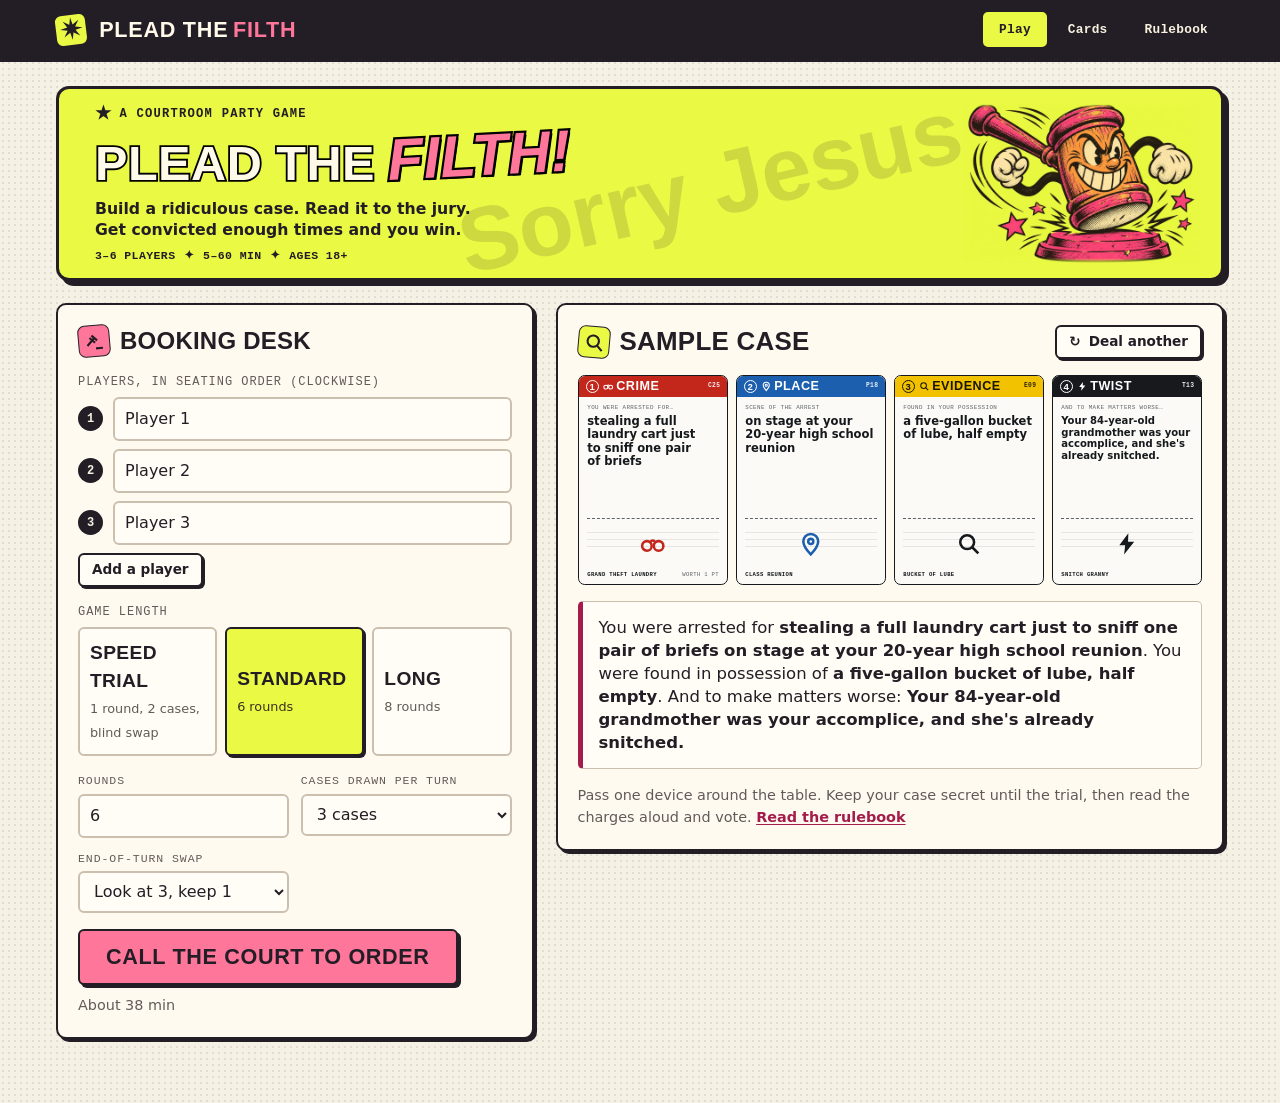
==== Plead-the-Filth.html @ e2379b0c "Refreshing the game with all the new features" ====
<!doctype html><html><head><meta charset=utf8><meta name=viewport content="width=device-width,initial-scale=1,viewport-fit=cover"><style>:root{color-scheme:light;box-sizing:border-box;padding-top:env(safe-area-inset-top,0px);padding-bottom:env(safe-area-inset-bottom,0px)}html{scroll-padding-top:env(safe-area-inset-top,0px)}body{margin:0;padding:0;font:14px -apple-system,BlinkMacSystemFont,sans-serif;background:#fff;color:#000}img{max-width:100%}[hidden]:not([hidden=until-found i]){display:none!important}</style></head><body>
<title>Plead the Filth</title>
<meta name="claude:viewport-fit-sides" content="cover">

<style id="game-styles">
/* Layout: a booking desk. Docket bar on top, the charge sheet centre stage, a docket rail at the side.
   Cards are physical objects, so they keep their own paper and ink in both themes. */
:root{
  --bg:#E3E8EC; --surface:#F3F5F7; --raised:#FFFFFF; --ink:#111C26; --muted:#4F5E6B; --line:#BCC7D0;
  --accent:#C3271B; --accent-ink:#FFFFFF; --ok:#1B6E44; --warn:#8F5600;
  --card-paper:#FBFAF6; --card-ink:#15181C; --card-muted:#5C6268; --card-edge:#15181C;
  --crime:#C3271B; --crime-ink:#FFFFFF; --place:#1B5FAE; --place-ink:#FFFFFF;
  --evidence:#F2C200; --evidence-ink:#1A1600; --twist:#17191D; --twist-ink:#FFFFFF;
  --extra:#55616C; --extra-ink:#FFFFFF;
  --font-display:'Big Shoulders Display','Arial Narrow',Impact,sans-serif;
  --font-body:'IBM Plex Sans',system-ui,-apple-system,'Segoe UI',sans-serif;
  --font-mono:'IBM Plex Mono',ui-monospace,Menlo,Consolas,monospace;
}
@media (prefers-color-scheme: dark){ :root:not([data-theme="light"]){
  --bg:#0D1318; --surface:#151E26; --raised:#1C2731; --ink:#E8EEF3; --muted:#9BA9B5; --line:#2D3B48;
  --accent:#FF6B57; --accent-ink:#220500; --ok:#58C990; --warn:#F0B34A; color-scheme:dark } }
:root[data-theme="dark"]{
  --bg:#0D1318; --surface:#151E26; --raised:#1C2731; --ink:#E8EEF3; --muted:#9BA9B5; --line:#2D3B48;
  --accent:#FF6B57; --accent-ink:#220500; --ok:#58C990; --warn:#F0B34A; color-scheme:dark }

*{box-sizing:border-box}
body{background:var(--bg);color:var(--ink);font-family:var(--font-body);font-size:16px;line-height:1.5}
.wrap{max-width:1200px;margin:0 auto;padding-left:max(16px,env(safe-area-inset-left,0px));padding-right:max(16px,env(safe-area-inset-right,0px))}
.court-watermark{display:none}
h1,h2,h3{font-family:var(--font-display);font-weight:900;line-height:1;text-wrap:balance;margin:0;text-transform:uppercase;letter-spacing:.01em}
p{margin:0}
button,input,select,textarea{font:inherit;color:inherit}
:focus-visible{outline:3px solid var(--accent);outline-offset:2px}
.mono{font-family:var(--font-mono);font-size:.75rem;letter-spacing:.08em;text-transform:uppercase;color:var(--muted)}

/* top bar */
.bar{border-bottom:2px solid var(--ink);background:var(--surface)}
.bar .wrap{display:flex;flex-wrap:wrap;align-items:center;gap:8px 24px;padding-block:10px}
.wordmark{font-family:var(--font-display);font-weight:900;font-size:1.6rem;text-transform:uppercase;letter-spacing:.02em;line-height:1}
.wordmark s{color:var(--muted);text-decoration-thickness:3px;text-decoration-color:var(--accent)}
.wordmark b{color:var(--accent)}
.tabs{display:flex;gap:4px;margin-left:auto}
.tab{background:none;border:2px solid transparent;padding:6px 14px;font-family:var(--font-mono);font-size:.8rem;letter-spacing:.08em;text-transform:uppercase;cursor:pointer;color:var(--muted)}
.tab:hover{color:var(--ink)}
.tab[aria-current="page"]{border-color:var(--ink);color:var(--ink);background:var(--raised)}
main{padding-block:24px 64px}

/* buttons and controls */
.btn{display:inline-flex;align-items:center;justify-content:center;gap:8px;border:2px solid var(--ink);background:var(--raised);padding:10px 18px;font-weight:600;cursor:pointer;min-height:44px}
.btn:hover{background:var(--surface)}
.btn--primary{background:var(--accent);border-color:var(--accent);color:var(--accent-ink);font-family:var(--font-display);font-weight:900;font-size:1.35rem;text-transform:uppercase;letter-spacing:.03em;padding:10px 26px}
.btn--primary:hover{background:var(--accent);filter:brightness(1.08)}
.btn--sm{min-height:34px;padding:4px 12px;font-size:.85rem}
.btn--ghost{border-color:var(--line)}
.btn[disabled]{opacity:.45;cursor:not-allowed}
.row{display:flex;flex-wrap:wrap;gap:10px;align-items:center}
.field{display:flex;flex-direction:column;gap:4px}
.field>span{font-family:var(--font-mono);font-size:.72rem;letter-spacing:.08em;text-transform:uppercase;color:var(--muted)}
input[type=text],input[type=number],select,textarea{background:var(--raised);border:2px solid var(--line);padding:8px 10px;min-height:42px;width:100%}
input:focus,select:focus,textarea:focus{border-color:var(--ink)}
.check{display:flex;gap:10px;align-items:flex-start}
.check input{width:20px;height:20px;margin-top:2px;accent-color:var(--accent)}
.panel{background:var(--surface);border:2px solid var(--ink);padding:20px}
.panel>h2{font-size:1.5rem;margin-bottom:14px}
.note{color:var(--muted);font-size:.9rem}

/* the card: 2.5 x 3.5, every inner size is relative to the card width */
.card{container-type:inline-size;aspect-ratio:2.5/3.5;width:100%;max-width:100%;position:relative;text-align:left;--deck:var(--extra);--deck-ink:var(--extra-ink)}
.card__in{height:100%;background:var(--card-paper);color:var(--card-ink);border:1cqw solid var(--card-edge);border-radius:4.5cqw;display:flex;flex-direction:column;overflow:hidden;position:relative}
.card--crime{--deck:var(--crime);--deck-ink:var(--crime-ink)}
.card--place{--deck:var(--place);--deck-ink:var(--place-ink)}
.card--evidence{--deck:var(--evidence);--deck-ink:var(--evidence-ink)}
.card--twist{--deck:var(--twist);--deck-ink:var(--twist-ink)}
.card__band{background:var(--deck);color:var(--deck-ink);display:flex;align-items:center;gap:2.5cqw;padding:2.6cqw 4.5cqw;font-family:var(--font-display);font-weight:900;font-size:8.4cqw;text-transform:uppercase;letter-spacing:.04em;line-height:1}
.card__order{width:9cqw;height:9cqw;border-radius:50%;border:.8cqw solid currentColor;display:grid;place-items:center;font-size:6.4cqw;flex:none}
.card__deck{display:flex;align-items:center;gap:1.8cqw;flex:1;min-width:0}
.card__deck svg{width:7cqw;height:7cqw;flex:none}
.card__id{font-family:var(--font-mono);font-weight:600;font-size:4.2cqw;letter-spacing:.06em;opacity:.9}
.card__lead{font-family:var(--font-mono);font-size:3.9cqw;letter-spacing:.07em;text-transform:uppercase;color:var(--card-muted);padding:4.2cqw 5.5cqw 0}
.card__text{font-weight:700;font-size:7.7cqw;line-height:1.16;padding:1.8cqw 5.5cqw 0;flex:1;text-wrap:pretty;overflow-wrap:break-word}
.card__text--long{font-size:6.7cqw}
.card__text--rule{font-size:5.3cqw;font-weight:500;line-height:1.28}
.card__art{height:24%;margin:0 5.5cqw;border-top:.5cqw dashed var(--card-muted);display:grid;place-items:center;color:var(--deck);background:repeating-linear-gradient(0deg,transparent 0 4.4cqw,color-mix(in srgb,var(--card-ink) 9%,transparent) 4.4cqw 4.8cqw)}
.card--evidence .card__art,.card--twist .card__art{color:var(--card-ink)}
.card__art svg{width:17cqw;height:17cqw}
.card__foot{display:flex;flex-wrap:wrap;justify-content:space-between;align-items:baseline;gap:.5cqw 2cqw;padding:2.2cqw 5.5cqw 3.2cqw;font-family:var(--font-mono);font-size:3.7cqw;letter-spacing:.06em;text-transform:uppercase}
.card__name{font-weight:600;min-width:0}
.card__pts{color:var(--card-muted);white-space:nowrap}
.card--back .card__in{background:var(--deck);color:var(--deck-ink);align-items:center;justify-content:center;gap:3cqw}
.card--back svg{width:30cqw;height:30cqw}
.card--back .back__name{font-family:var(--font-display);font-weight:900;font-size:16cqw;text-transform:uppercase;letter-spacing:.04em;line-height:1}
.card--back .back__order{font-family:var(--font-mono);font-size:4.5cqw;letter-spacing:.1em;text-transform:uppercase;opacity:.85}
.card--back .card__in::after{content:"";position:absolute;inset:4cqw;border:.7cqw solid currentColor;border-radius:2.5cqw;opacity:.5}
.decks{display:grid;grid-template-columns:repeat(4,minmax(0,1fr));gap:12px}
.pile{display:grid;justify-items:center;align-content:start;gap:10px;min-width:0}
.pile .card{width:min(100%,128px)}
.pile .card__in{box-shadow:3px 3px 0 var(--card-paper),4px 4px 0 var(--card-edge),7px 7px 0 var(--card-paper),8px 8px 0 var(--card-edge)}
.pile__n{font-family:var(--font-mono);font-size:.7rem;letter-spacing:.06em;text-transform:uppercase;color:var(--muted);text-align:center}
.deck.is-live{cursor:pointer;transition:transform .12s ease-out}
.deck.is-live .card__in{outline:3px solid var(--accent);outline-offset:3px}
.deck.is-live:hover,.deck.is-live:focus-visible{transform:translateY(-4px)}
.deck.is-live+.pile__n{color:var(--accent);font-weight:600}
.pile.is-spent .card{opacity:.4}
.scene-label{display:flex;align-items:center;gap:12px;font-family:var(--font-mono);font-size:.72rem;letter-spacing:.08em;text-transform:uppercase;color:var(--muted)}
.scene-label::before,.scene-label::after{content:"";height:1px;background:var(--line);flex:1}
.slot{perspective:1000px;align-content:start}
.empty{width:100%;max-width:100%;align-self:start;aspect-ratio:2.5/3.5;border:2px dashed var(--line);border-radius:10px;display:grid;place-content:center;justify-items:center;gap:6px;color:var(--muted);font-family:var(--font-mono);font-size:.75rem;letter-spacing:.08em;text-transform:uppercase}
.empty svg{width:32px;height:32px;opacity:.6}
.flipper{position:relative;width:100%;transform-style:preserve-3d}
.flipper.is-turning{animation:turnover .6s cubic-bezier(.3,.7,.2,1) both}
@keyframes turnover{from{transform:rotateY(180deg)}to{transform:none}}
@media (prefers-reduced-motion:reduce){.flipper.is-turning{animation:none}}
.cases{display:grid;gap:16px}
.casefile{border:2px solid var(--line);background:var(--surface);padding:12px;display:grid;gap:10px;min-width:0}
.casefile h3{font-size:1.25rem}
.casefile .sheet{grid-template-columns:repeat(4,minmax(0,1fr));gap:8px;max-width:640px}
.casefile .charge{font-size:1rem;padding:10px 14px}
.casefile.is-kept{border-color:var(--accent)}
.options{display:grid;grid-template-columns:repeat(3,minmax(0,1fr));gap:12px;max-width:520px}
.options .btn{width:100%}
.flipper>.card{backface-visibility:hidden;-webkit-backface-visibility:hidden}
.flipper__back{position:absolute;inset:0;transform:rotateY(180deg)}
@media (prefers-reduced-motion:reduce){.deck.is-live{transition:none}}
.slot{display:grid;gap:6px;min-width:0;justify-items:start}
.flag{font-family:var(--font-mono);font-size:.7rem;letter-spacing:.06em;text-transform:uppercase;border:1px solid var(--line);background:none;color:var(--muted);padding:3px 10px;cursor:pointer;min-height:28px}
.flag:hover{color:var(--ink);border-color:var(--ink)}
.flag[aria-pressed="true"]{background:var(--evidence);color:var(--evidence-ink);border-color:var(--evidence)}

/* setup */
.hero{display:grid;gap:8px;margin-bottom:22px}
.hero h1{font-size:clamp(2.6rem,8vw,5rem)}
.hero h1 s{color:var(--muted);text-decoration-color:var(--accent);text-decoration-thickness:.09em}
.hero h1 b{color:var(--accent)}
.hero p{max-width:62ch;font-size:1.08rem}
.setup{display:grid;grid-template-columns:minmax(0,5fr) minmax(0,7fr);gap:24px;align-items:start}
.setup>*{min-width:0}
.players{display:grid;gap:8px;margin-bottom:8px}
.players .row{flex-wrap:nowrap}
.players .seat{font-family:var(--font-mono);font-size:.75rem;color:var(--muted);width:3.2ch;flex:none}
.presets{display:grid;grid-template-columns:repeat(3,minmax(0,1fr));gap:8px}
.preset{border:2px solid var(--line);background:var(--raised);padding:10px;cursor:pointer;text-align:left;min-width:0}
.preset b{display:block;font-family:var(--font-display);font-size:1.2rem;text-transform:uppercase;letter-spacing:.02em}
.preset span{font-size:.8rem;color:var(--muted)}
.preset[aria-pressed="true"]{border-color:var(--ink);box-shadow:inset 0 -5px 0 var(--accent)}
.stack{display:grid;gap:16px}
.grid2{display:grid;grid-template-columns:repeat(2,minmax(0,1fr));gap:12px}
.sheet{display:grid;grid-template-columns:repeat(4,minmax(0,1fr));gap:12px}
.charge{background:var(--raised);border-left:6px solid var(--accent);padding:14px 16px;font-size:1.25rem;line-height:1.4}
.charge b{font-weight:700}
.charge .blank{color:var(--muted);font-family:var(--font-mono);font-size:.9rem;letter-spacing:.05em}

/* table */
.table{display:grid;grid-template-columns:minmax(0,1fr) 250px;gap:24px;align-items:start}
.table>*{min-width:0}
.docketline{display:flex;flex-wrap:wrap;gap:6px 18px;font-family:var(--font-mono);font-size:.78rem;letter-spacing:.08em;text-transform:uppercase;color:var(--muted);margin-bottom:6px}
.case{font-size:clamp(2.2rem,6vw,4rem);margin-bottom:4px}
.case em{font-style:normal;color:var(--accent)}
.stage{display:grid;gap:18px}
.actions{display:flex;flex-wrap:wrap;gap:12px;align-items:center}
.timer{display:flex;align-items:center;gap:18px;flex-wrap:wrap}
.timer__num{font-family:var(--font-display);font-weight:900;font-size:clamp(4rem,14vw,7rem);line-height:.9;font-variant-numeric:tabular-nums;min-width:3.2ch}
.timer__num.is-low{color:var(--accent)}
.timer__bar{height:10px;background:var(--line);flex:1 1 160px;min-width:120px}
.timer__bar i{display:block;height:100%;background:var(--accent);width:100%}
.callout{background:var(--raised);border:2px solid var(--ink);padding:14px 16px}
.callout h3{font-size:1.4rem;margin-bottom:4px}
.rail{background:var(--surface);border:2px solid var(--ink);padding:14px}
.rail h2{font-size:1.2rem;margin-bottom:10px}
.seatrow{display:grid;grid-template-columns:1fr auto;gap:2px 8px;padding:8px 0;border-top:1px solid var(--line)}
.seatrow.is-up{box-shadow:inset 4px 0 0 var(--accent);padding-left:10px}
.seatrow b{overflow-wrap:anywhere}
.seatrow .score{font-family:var(--font-display);font-weight:900;font-size:1.5rem;line-height:1;font-variant-numeric:tabular-nums}
.tags{grid-column:1/-1;display:flex;flex-wrap:wrap;gap:4px}
.tag{font-family:var(--font-mono);font-size:.66rem;letter-spacing:.06em;text-transform:uppercase;border:1px solid var(--line);padding:1px 6px;color:var(--muted)}
.tag--role{border-color:var(--accent);color:var(--accent)}
.tag--used{text-decoration:line-through}
.rail .btn{margin-top:12px;width:100%}

/* voting */
.ballot{display:grid;gap:10px;max-width:640px}
.ballot .btn{justify-content:flex-start;text-align:left;flex-direction:column;align-items:flex-start;gap:2px;padding:12px 16px}
.ballot .btn b{font-family:var(--font-display);font-size:1.5rem;text-transform:uppercase}
.ballot .btn span{font-size:.9rem;color:var(--muted);font-weight:400}
.tally{display:grid;gap:10px;max-width:720px}
.tally__row{display:grid;grid-template-columns:minmax(0,9rem) minmax(0,1fr);gap:12px;align-items:center}
.tally__row b{overflow-wrap:anywhere}
.tally__bar{display:flex;align-items:center;gap:10px;min-width:0}
.tally__bar i{display:block;height:26px;background:var(--line);min-width:4px}
.tally__row.is-win .tally__bar i{background:var(--accent)}
.tally__bar span{font-size:.85rem;color:var(--muted)}
.stamp{display:inline-block;font-family:var(--font-display);font-weight:900;font-size:clamp(2.4rem,9vw,4.6rem);text-transform:uppercase;color:var(--accent);border:6px solid var(--accent);padding:2px 18px;transform:rotate(-4deg);letter-spacing:.04em;line-height:1.05;margin:10px 0 14px}
.recap{display:grid;gap:10px}
.recap li{list-style:none;background:var(--raised);padding:10px 14px;border-left:4px solid var(--line)}
.recap{padding:0;margin:0}
.hist{width:100%;border-collapse:collapse;font-size:.92rem}
.hist th,.hist td{text-align:left;padding:6px 10px;border-bottom:1px solid var(--line);vertical-align:top}
.hist th{font-family:var(--font-mono);font-size:.7rem;letter-spacing:.08em;text-transform:uppercase;color:var(--muted);font-weight:400}
.scroll{overflow-x:auto}
.kpis{display:flex;flex-wrap:wrap;gap:8px 28px}
.kpis div b{display:block;font-family:var(--font-display);font-size:2rem;line-height:1;font-variant-numeric:tabular-nums}
.kpis div span{font-family:var(--font-mono);font-size:.7rem;letter-spacing:.08em;text-transform:uppercase;color:var(--muted)}

/* cards tab */
.toolbar{display:flex;flex-wrap:wrap;gap:10px 18px;align-items:center;margin:14px 0}
.chips{display:flex;flex-wrap:wrap;gap:6px}
.chip{border:2px solid var(--line);background:var(--raised);padding:4px 12px;font-size:.85rem;cursor:pointer;min-height:34px}
.chip[aria-pressed="true"]{border-color:var(--ink);background:var(--ink);color:var(--bg)}
.gallery{display:grid;grid-template-columns:repeat(auto-fill,minmax(170px,1fr));gap:18px 14px}
.cardbtn{background:none;border:0;padding:0;cursor:pointer;display:grid;gap:6px;text-align:left;min-width:0}
.cardbtn:hover .card__in{box-shadow:0 0 0 3px var(--accent)}
.status{font-family:var(--font-mono);font-size:.7rem;letter-spacing:.06em;text-transform:uppercase;color:var(--muted);display:flex;gap:6px;align-items:center;flex-wrap:wrap}
.dot{width:10px;height:10px;border-radius:50%;border:2px solid var(--muted);flex:none}
.dot--approved{background:var(--ok);border-color:var(--ok)}
.dot--needs{background:var(--warn);border-color:var(--warn)}
.dot--cut{background:var(--accent);border-color:var(--accent)}
.is-cut .card{opacity:.4}
.savestate{font-family:var(--font-mono);font-size:.72rem;letter-spacing:.06em;text-transform:uppercase;color:var(--muted)}
dialog{background:var(--surface);color:var(--ink);border:2px solid var(--ink);padding:20px;width:min(760px,calc(100vw - 32px));max-height:calc(100vh - 32px)}
dialog::backdrop{background:rgba(0,0,0,.6)}
.editor{display:grid;grid-template-columns:200px minmax(0,1fr);gap:20px}
.editor>*{min-width:0}
textarea{min-height:92px;resize:vertical}

/* rulebook */
.rules{display:grid;grid-template-columns:200px minmax(0,1fr);gap:32px;align-items:start}
.toc{position:sticky;top:calc(env(safe-area-inset-top,0px) + 12px);display:grid;gap:6px;font-size:.92rem}
.toc a{color:var(--ink);text-decoration:none;border-left:3px solid var(--line);padding:2px 10px}
.toc a:hover{border-color:var(--accent)}
.prose{display:grid;gap:40px;min-width:0}
.prose section{display:grid;gap:12px;min-width:0}
.prose h2{font-size:2.2rem;padding-bottom:6px;border-bottom:2px solid var(--ink)}
.prose h3{font-size:1.35rem;margin-top:10px}
.prose p,.prose li{max-width:68ch}
.prose ol,.prose ul{margin:0;padding-left:1.3em;display:grid;gap:6px}
.prose dt{font-weight:700;margin-top:10px}
.prose dd{margin:2px 0 0;max-width:68ch}
.prose .lede{font-size:1.15rem}
.anatomy{display:grid;grid-template-columns:minmax(0,300px) minmax(0,1fr);gap:28px;align-items:start}
.anatomy>*{min-width:0}
.pin{position:absolute;z-index:1;width:9cqw;height:9cqw;border-radius:50%;background:var(--card-paper);color:var(--card-ink);border:.7cqw solid var(--card-ink);display:grid;place-items:center;font-family:var(--font-mono);font-weight:600;font-size:4.6cqw;box-shadow:0 0 0 .8cqw var(--evidence)}

@media (max-width:860px){
  .setup,.table,.rules,.anatomy{grid-template-columns:minmax(0,1fr)}
  .toc{position:static;grid-template-columns:repeat(2,minmax(0,1fr))}
  .rail{order:2}
}
@media (max-width:560px){
  .sheet{grid-template-columns:repeat(2,minmax(0,1fr))}
  .editor{grid-template-columns:minmax(0,1fr)}
  .editor .card{max-width:200px}
  .presets{grid-template-columns:minmax(0,1fr)}
  .tabs{margin-left:0}
}

/* Print preview and Letter-size duplex sheets. */
#print{display:none}
.psheet--55521 .print-slot{position:relative;aspect-ratio:3.5/2.5}
.psheet--55521 .card{
  position:absolute;top:50%;left:50%;width:71.428571%;
  transform:translate(-50%,-50%) rotate(90deg)
}
@media screen{
  body.print-preview{margin:0}
  body.print-preview>main,body.print-preview>.bar{display:none}
  body.print-preview>#print{display:block;padding-block:20px 40px}
  .print-controls{margin-bottom:20px}
  .print-controls h1{font-size:2rem}
  .print-pages{display:grid;gap:20px;justify-items:center}
  .print-page{width:min(100%,7.5in);margin:0;container-type:inline-size}
  .print-page figcaption{margin-bottom:6px}
  .psheet{display:grid;grid-template-columns:repeat(3,minmax(0,1fr));background:white}
  .psheet--55521{
    aspect-ratio:8.5/11;grid-template-columns:repeat(2,minmax(0,1fr));
    gap:2.941176cqw;
    padding:17.647059% 7.352941%;align-content:start
  }
  .psheet .card__in{border-radius:0}
}
@media print{
  @page{size:letter;margin:.25in}
  body.print-preview{background:#fff;margin:0}
  body.print-preview>.bar,body.print-preview>main,.print-controls,.print-page figcaption{display:none!important}
  body.print-preview>#print{display:block;width:auto;max-width:none;margin:0;padding:0}
  .print-page{margin:0;break-inside:avoid}
  .print-page + .print-page{break-before:page}
  .psheet{display:grid;grid-template-columns:repeat(3,2.5in);grid-auto-rows:3.5in;justify-content:center}
  .psheet .card{width:2.5in}
  .psheet .card__in{border-radius:0;border:1px dashed #888;-webkit-print-color-adjust:exact;print-color-adjust:exact}
  .psheet--55521{
    grid-template-columns:repeat(2,3.5in);grid-auto-rows:2.5in;
    gap:.25in;justify-content:start;
    /* The Letter page already includes a quarter-inch margin. */
    box-sizing:border-box;height:9.25in;padding:1.25in .375in 0;overflow:clip
  }
  .psheet--55521 .card__in{border:0;border-radius:.125in}
  .psheet--55521 .print-slot{contain:strict;width:3.5in;height:2.5in;break-inside:avoid}
}
</style>

<style id="offline-theme" media="screen">
/* Screen furniture for the court. Printed sheets and card artwork use the original styles. */
:root {
  --bg: #f6f1e5;
  --surface: #fffaf0;
  --raised: #fffdf6;
  --ink: #231d25;
  --muted: #625a59;
  --line: #cbc0af;
  --accent: #a41c4b;
  --accent-ink: white;
  --night: #231d25;
  --lime: #eaf944;
  --pink: #ff769b;
  --poster-type: Impact, Haettenschweiler, 'Arial Narrow Bold', 'Big Shoulders Display', sans-serif;
}
@media (prefers-color-scheme: dark) {
  :root:not([data-theme="light"]) {
    --bg: #231f28; --surface: #302832; --raised: #3a303b; --ink: #fff7df;
    --muted: #d4c7bd; --line: #655764; --accent: #ffa2bd; --accent-ink: #29141e;
  }
}
:root[data-theme="dark"] {
  --bg: #231f28; --surface: #302832; --raised: #3a303b; --ink: #fff7df;
  --muted: #d4c7bd; --line: #655764; --accent: #ffa2bd; --accent-ink: #29141e;
}
body {
  background-image: radial-gradient(color-mix(in srgb, var(--ink) 13%, transparent) .65px, transparent .85px);
  background-size: 6px 6px;
}
.court-watermark {
  display: block;
  position: absolute;
  inset: 52% auto auto 56%;
  z-index: 0;
  transform: translate(-50%, -50%) rotate(-13deg);
  font: 900 clamp(2.15rem, 7vw, 6rem)/1 var(--poster-type);
  white-space: nowrap;
  color: var(--night);
  opacity: .14;
  pointer-events: none;
  user-select: none;
}
.bar {background: var(--night); color: #fff9e9; border-bottom: 3px solid var(--night)}
.bar .wrap {padding-block: 12px; align-items: center}
.wordmark {
  display: inline-flex; align-items: center; gap: .22em; color: inherit; text-decoration: none;
  font: 900 1.35rem/1 var(--poster-type); letter-spacing: .035em;
}
.wordmark b {color: var(--pink)}
.brand-icon, .section-icon {
  display: inline-grid; place-items: center; flex: none; color: var(--night);
}
.brand-icon {
  margin-right: .35em; width: 30px; height: 30px; transform: rotate(-7deg);
  background: var(--lime); border-radius: 6px; font: 900 1.5rem/1 Arial,sans-serif;
}
.tabs {gap: 5px}
.tab {border-radius: 5px; color: #f8f1df; font-weight: 600; text-transform: none; letter-spacing: .02em}
.tab:hover {color: var(--lime)}
.tab[aria-current="page"] {background: var(--lime); color: var(--night); border-color: var(--lime)}
.bar :focus-visible {outline-color: var(--pink)}
.hero {
  position: relative;
  isolation: isolate;
  display: grid; grid-template-columns: minmax(0,1fr) auto; align-items: center; gap: 8px;
  border: 3px solid var(--night); border-radius: 13px; overflow: hidden;
  box-shadow: 5px 5px 0 var(--night); margin-bottom: 22px; background: var(--lime); color: var(--night);
}
.hero-copy {
  align-self: center; position: relative; z-index: 1;
  padding: 14px 0 14px clamp(16px, 3vw, 36px);
}
.hero .hero-kicker {
  font: 700 .76rem/1.25 var(--font-mono); text-transform: uppercase; letter-spacing: .1em;
  display: flex; align-items: center; gap: .6em;
}
.hero-kicker span {font-size: 1.5em}
.hero h1 {
  font: 900 clamp(1.75rem, 3.8vw, 3.35rem)/1 var(--poster-type); letter-spacing: .01em;
  color: #fff9e9; -webkit-text-stroke: .075em #000; paint-order: stroke fill;
  margin: .1em 0 .18em;
}
.hero h1 strong {
  display: inline-block; font-size: 1.2em; line-height: 1; font-style: italic;
  color: var(--pink); -webkit-text-stroke: .075em #000;
  text-shadow: .038em .038em 0 #000; transform: rotate(-3deg); transform-origin: bottom left;
}
.hero .hero-pitch {max-width: 68ch; font-size: .98rem; line-height: 1.35; font-weight: 600}
.hero-meta {
  display: flex; flex-wrap: wrap; gap: 6px 0; margin-top: 9px;
  font: 700 .72rem/1.25 var(--font-mono); text-transform: uppercase; letter-spacing: .035em;
}
.hero-meta span + span::before {content: '✦'; margin: 0 .75em}
.hero-art {display: grid; align-items: center; min-width: 0; padding: 6px 20px 6px 0; position: relative; z-index: 1}
.hero-art img {
  display: block; width: clamp(115px, 23vw, 240px); height: auto;
  mask-image: linear-gradient(to right, transparent, black 4%, black 96%, transparent), linear-gradient(to bottom, transparent, black 3%, black 97%, transparent);
  mask-composite: intersect;
}
.setup {gap: 22px}
.panel, .sample, .rail, .callout, .casefile, dialog {
  border: 2px solid var(--ink); border-radius: 10px; background: var(--surface);
  box-shadow: 3px 3px 0 var(--ink);
}
.sample {padding: 20px}
.sample-head {justify-content: space-between}
.section-title {display: flex; gap: 10px; align-items: center; font: 900 1.62rem/1 var(--poster-type); text-transform: uppercase}
.section-icon {width: 32px; height: 32px; background: var(--pink); border: 1.5px solid var(--night); border-radius: 7px; transform: rotate(-5deg)}
.section-icon svg {width: 21px; height: 21px}
.sample .section-icon {background: var(--lime); transform: rotate(5deg)}
.sample .charge {font-size: 1.03rem}
.sample a, .prose a {color: var(--accent); text-underline-offset: .15em; font-weight: 700}
.sample .sheet {gap: 8px}
.charge {background: var(--raised); border: 1px solid var(--line); border-left: 5px solid var(--accent); border-radius: 5px}
.btn, .preset, .chip, .flag, input[type=text], input[type=number], select, textarea {border-radius: 6px}
.btn {box-shadow: 2px 2px 0 var(--ink)}
.btn:not(:disabled):active {transform: translate(1px,1px); box-shadow: none}
.btn--primary, .btn--primary:hover {
  background: var(--pink); color: var(--night); border: 2px solid var(--night);
  box-shadow: 3px 3px 0 var(--night); font-family: var(--poster-type);
}
.preset[aria-pressed="true"] {background: var(--lime); color: var(--night); border-color: var(--night); box-shadow: 2px 2px 0 var(--night)}
.preset[aria-pressed="true"] span {color: #383022}
.players .seat {background: var(--ink); color: var(--bg); width: 25px; height: 25px; display: grid; place-items: center; border-radius: 50%; font-weight: 600}
.rail h2 {padding-bottom: 8px; border-bottom: 3px solid var(--accent)}
.casefile.is-kept {border-color: var(--accent)}
.stamp {background: var(--raised); border-style: double; border-width: 7px}
.toolbar {padding-block: 8px}
.review-pages {display: flex; align-items: center; justify-content: space-between; gap: 8px; margin-bottom: 16px}
.review-pages .mono {text-align: center}
summary {cursor: pointer; color: var(--accent); font-weight: 700}
.chip {border-radius: 20px}
.chip[aria-pressed="true"] {background: var(--pink); color: var(--night); border-color: var(--night)}
.hist {background: var(--surface)}
.hist th {background: var(--ink); color: var(--bg)}
.toc {padding: 12px; background: var(--surface); border: 2px solid var(--ink); border-radius: 8px}
.prose {padding: clamp(14px,3vw,30px); background: var(--surface); border: 2px solid var(--ink); border-radius: 10px}
dialog::backdrop {background: rgb(26 12 25 / .78)}
@media (max-width: 650px) {
  main {padding-top: 16px}
  .bar .wrap {gap: 8px; justify-content: space-between}
  .hero {margin-bottom: 16px}
  .hero-art {padding-right: 8px}
  .hero .hero-kicker {font-size: .6rem}
  .hero .hero-pitch {font-size: .88rem}
  .hero-meta {font-size: .62rem}
  .hero-meta span + span::before {margin: 0 .35em}
  .wordmark {font-size: 1rem}
  .brand-icon {width: 24px; height: 24px}
  .tab {padding: 6px 8px}
  .panel, .sample {padding: 15px}
}
@media (max-width: 480px) {
  .hero {grid-template-columns: minmax(0,1fr) auto; gap: 0 4px}
  .hero-copy {display: contents}
  .hero-copy > * {position: relative; z-index: 1}
  .hero .hero-kicker {grid-column: 1/-1; margin: 9px 12px 0}
  .hero h1 {grid-column: 1; grid-row: 2; align-self: center; padding-left: 12px; font-size: clamp(1.42rem,5.7vw,1.85rem)}
  .hero-art {grid-column: 2; grid-row: 2; padding: 4px}
  .hero .hero-pitch, .hero-meta {grid-column: 1/-1; margin: 3px 12px; max-width: none}
  .hero-meta {margin-bottom: 10px}
  .brand-icon {display: none}
  .tabs {gap: 0}
  .tab {padding: 6px}
}

</style>

<header class="bar"><div class="wrap">
  <a class="wordmark" href="#play" data-tab="play" aria-label="Plead the Filth home"><span class="brand-icon" aria-hidden="true">✷</span> Plead the <b>Filth</b></a>
  <nav class="tabs" aria-label="Sections">
    <button class="tab" data-tab="play" id="tab-play">Play</button>
    <button class="tab" data-tab="cards" id="tab-cards">Cards</button>
    <button class="tab" data-tab="rules" id="tab-rules">Rulebook</button>
  </nav>
</div></header>

<main class="wrap">
  <section id="view-play"></section>

  <section id="view-cards" hidden>
    <h1 style="font-size:2.6rem">Card review</h1>
    <p class="note" style="max-width:70ch;margin-top:6px">Every card in the box. Open a card to reword it, approve it, mark it for a rewrite, or cut it. Cut cards are left out of the decks when you play. <span class="savestate" id="savestate"></span></p>
    <div class="panel" style="margin-top:16px">
      <div class="row" style="justify-content:space-between"><h2 style="margin:0">Combo tester</h2><button class="btn btn--sm" data-action="deal-test" id="btn-deal-test">Deal another arrest</button></div>
      <p class="note" style="margin:6px 0 12px">One random card from each deck, read as a case. Keep dealing to check that the cards chain into a sentence.</p>
      <div id="test-charge" class="charge"></div>
    </div>
    <div class="toolbar">
      <div class="chips" id="deck-chips" role="group" aria-label="Filter by deck"></div>
      <div class="chips" id="status-chips" role="group" aria-label="Filter by status"></div>
      <div class="row" style="margin-left:auto">
        <button class="btn btn--sm" data-action="toggle-table" id="btn-toggle-table">Table view</button>
        <button class="btn btn--sm" data-action="open-io" id="btn-open-io">Export / import</button>
        <button class="btn btn--sm" data-action="print" id="btn-print">Print sheets</button>
      </div>
    </div>
    <div id="deck-problems" role="alert"></div>
    <p class="mono" id="review-counts" style="margin-bottom:4px"></p>
    <p class="mono" id="deck-counts" style="margin-bottom:14px"></p>
    <div id="cards-out"></div>
  </section>

  <section id="view-rules" hidden>
    <div class="rules">
      <nav class="toc" aria-label="Rulebook sections">
        <a href="#r-pitch" data-jump="r-pitch">1. Core idea</a>
        <a href="#r-rules" data-jump="r-rules">2. Full rules</a>
        <a href="#r-cards" data-jump="r-cards">3. Card list</a>
        <a href="#r-balance" data-jump="r-balance">4. Balance check</a>
        <a href="#r-example" data-jump="r-example">5. Example round</a>
        <a href="#r-faq" data-jump="r-faq">6. Edge cases</a>
        <a href="#r-layout" data-jump="r-layout">7. Card layout</a>
        <a href="#r-playtest" data-jump="r-playtest">8. Playtest plan</a>
      </nav>
      <div class="prose">

        <section id="r-pitch">
          <h2>1. Core idea</h2>
          <p class="lede">Plead the Filth is a party game for 3 to 6 adults about building the worst arrest report ever written. A <strong>case</strong> is four cards read as one sentence: a Crime, a Place, a piece of Evidence and a Twist. On your turn you secretly deal yourself three cases, keep the one you think is the most ridiculous, and may swap one of its cards for something worse. When everyone has built a case, the court goes to trial. Every case is revealed and read out, and the players, acting as prosecutors, vote for the most outrageous one. The owner of each top-voted case gets one conviction.</p>
          <p><strong>Win condition:</strong> the player with the most convictions (Crime cards on their rap sheet) after the last round wins. Players tied for first share the win.</p>
          <p class="note">3 to 6 players · ages 18+ · about 5 minutes (one speed round) to 60 minutes (long game).</p>
        </section>

        <section id="r-rules">
          <h2>2. Full rules</h2>
          <h3>What is in the box</h3>
          <ul>
            <li>120 scenario cards across four decks of 30: Crime, Place, Evidence and Twist.</li>
          </ul>
          <h3>Setup</h3>
          <ol>
            <li>Shuffle each deck on its own. Put the four decks face down in a row in reading order: Crime, Place, Evidence, Twist. Leave room for a discard pile next to each.</li>
            <li>Agree how many rounds to play, using the table below. Pick a first player and move the starting seat one place clockwise each round.</li>
          </ol>
          <div class="scroll"><table class="hist" style="max-width:560px">
            <thead><tr><th>Players</th><th>Standard game</th><th>Long game</th><th>Time</th></tr></thead>
            <tbody>
              <tr><td>3</td><td>6 rounds</td><td>8 rounds</td><td>40 / 55 min</td></tr>
              <tr><td>4</td><td>5 rounds</td><td>7 rounds</td><td>45 / 60 min</td></tr>
              <tr><td>5</td><td>4 rounds</td><td>5 rounds</td><td>45 / 55 min</td></tr>
              <tr><td>6</td><td>3 rounds</td><td>4 rounds</td><td>40 / 55 min</td></tr>
            </tbody>
          </table></div>
          <p><strong>Speed trial:</strong> one round, two cases per turn, and a blind swap (see step 3 of a turn). About 5 minutes with three players.</p>

          <h3>Words used in these rules</h3>
          <dl>
            <dt>Case</dt><dd>One card from each deck, read in order as a sentence: "You were arrested for <em>[Crime]</em> <em>[Place]</em>. You were found in possession of <em>[Evidence]</em>. And to make matters worse: <em>[Twist]</em>."</dd>
            <dt>Prosecutors</dt><dd>Everyone, during the trial. Each player reads out the case of the player on their right, and every player votes.</dd>
          </dl>

          <h3>A round</h3>
          <p>A round has two phases. First every player builds a case, one turn each. Then all the cases go on trial together.</p>

          <h3>Phase one: building cases</h3>
          <p>Start with the first player for this round, then go clockwise. Keep your cards hidden from the other players the whole time.</p>
          <ol>
            <li><strong>Deal three cases.</strong> Deal yourself three rows of four cards face down in front of you, one card from each deck per row. Each row is a case. Look at your rows without showing anyone.</li>
            <li><strong>Keep one case.</strong> Pick up the row you think is the most ridiculous. You must keep it exactly as dealt: you cannot move cards between rows. The other two rows go face down onto their discard piles.</li>
            <li><strong>Swap one card (optional).</strong> You may discard one card from your case, look at the top three cards of the same deck, and keep the one you like best. The other two go onto the discard pile. You cannot get the discarded card back.</li>
            <li><strong>Lock it in.</strong> Hold your case face down. Your turn is over. Do not show it to anyone until the trial.</li>
          </ol>

          <h3>Phase two: the trial</h3>
          <ol>
            <li>When every player has built a case, the trial follows the same order.</li>
            <li>Each player in turn lays their case face up. The player on their left reads it out as one sentence, like a prosecutor reading the charges. The owner offers no defence. Laughing, groaning and booing are encouraged.</li>
            <li>When every case has been read, every player casts one vote for the funniest case. You cannot vote for your own. In person, point at the same time on a count of three.</li>
            <li>The case with the most votes is found <strong>Guilty</strong>. Record one conviction and its Crime card name on the owner&rsquo;s rap sheet.</li>
            <li>Discard all the cases after scoring.</li>
          </ol>

          <h3>Ties in a vote</h3>
          <p>When multiple cases tie for the most votes, each of their owners earns one conviction.</p>

          <h3>What each card does</h3>
          <dl>
            <dt>Crime</dt><dd>What you did. Read first, after "You were arrested for". The only card worth points: each convicted player records 1 point on their rap sheet.</dd>
            <dt>Place</dt><dd>Where it happened. Read straight after the Crime so the two form one phrase.</dd>
            <dt>Evidence</dt><dd>What the police found on you. Read after "You were found in possession of".</dd>
            <dt>Twist</dt><dd>The detail that makes it worse. Read last, after "And to make matters worse".</dd>
          </dl>
          <p><strong>Strike it from the record.</strong> This is a filthy game and some cards will land badly with some tables. Any player can ask for any card to be struck at any time, with no explanation needed. Discard it and replace it with the top card of the same deck. This does not count as your swap.</p>
          <p><strong>Empty deck.</strong> If a deck runs out, shuffle its discard pile to make a new one. Keep each player&rsquo;s rap sheet as a written score.</p>

          <h3>End of the game and scoring</h3>
          <p>The game ends after the agreed number of rounds. Each Crime card on your rap sheet is 1 point. The player with the most points wins. Players tied for first share the win.</p>
        </section>

        <section id="r-cards">
          <h2>3. Complete card list</h2>
          <p><span id="count-line"></span> The list includes your edits from the Cards tab.</p>
          <details><summary>Browse the complete card list</summary><div class="scroll" id="rules-table"></div></details>
        </section>

        <section id="r-balance">
          <h2>4. Balance check</h2>
          <h3>Why no card or strategy dominates</h3>
          <ul>
            <li><strong>Cards are prompts, not powers.</strong> Points only come from votes. No card scores, blocks or steals, so there is nothing to draft or hoard. Four independent decks give <span id="combo-count"></span> possible cases.</li>
            <li><strong>Everyone gets the same choices.</strong> Each turn you see three cases and, with the swap, three more options for one card. A bad draw costs less than in a one-case game, because you choose the best of three and can fix its weakest card.</li>
            <li><strong>Cases stay hidden until the trial.</strong> Nobody can see another case and react to it, so going earlier or later in a round gives no information advantage.</li>
            <li><strong>Voting is simultaneous.</strong> Pointing on a count stops players from piling onto whoever is already winning the vote.</li>
          </ul>
          <h3>Likely problem spots</h3>
          <ul>
            <li><strong>The cards carry all the humour.</strong> With no spoken defence, a round is only as funny as the cases on the table. Weak cards matter much more than before, and so does how the four decks chain into a sentence. This is the first thing to watch in playtesting.</li>
            <li><strong>Waiting for your turn.</strong> Turns are private and one at a time, so with six players you wait through five turns before the trial. If this drags, try the simultaneous building variant in the playtest plan.</li>
            <li><strong>Repeat draws.</strong> A long game or a smaller print selection can reach the discard pile. Fewer cases per turn or a blind swap will stretch each shuffle further.</li>
            <li><strong>Slow turns.</strong> Comparing three cases and then three swap options can take a while for some players. Watch the average turn time on the end screen.</li>
            <li><strong>One player wins everything.</strong> A player with a better eye for the cards can run away with it. If playtests are consistently lopsided, see the playtest knobs.</li>
            <li><strong>Vote trading at three players.</strong> Two players can agree never to vote for the leader. Simultaneous pointing makes this awkward but not impossible. Treat it as a table-manners issue.</li>
            <li><strong>Cards that bring their own prop.</strong> Some Crimes already contain an object (the dildo, the bouncy castle, the megaphone). With an Evidence card on top that is usually funnier, but watch whether those cases get kept or passed over.</li>
            <li><strong>The darkest cards.</strong> Cannibalism, the corpse and the burial kit will split tables. The strike rule exists for this. Track which cards get struck.</li>
          </ul>
        </section>

        <section id="r-example">
          <h2>5. Example round</h2>
          <p>Three players sit clockwise: Maya, Dev, Rosa. Dev is the starting player for this round.</p>
          <ol>
            <li><strong>Dev's turn.</strong> Dev deals himself three rows of four cards and looks at them. Case 2 is the strongest: offering handjobs in exchange for chicken nuggets, at a nursing home bingo night, a cooler labeled "NOT ORGANS", and he was stone-cold sober. He keeps it and discards the other two rows. The Twist feels flat, so he swaps it: he discards it, looks at the top three Twist cards, keeps "Your mom was there the whole time, cheering you on," and discards the other two. He hides his case.</li>
            <li><strong>Rosa's turn.</strong> Rosa deals her three cases. Case 1 is joyriding a stolen hearse with the casket still in the back, at the altar midway through her own wedding vows, holding somebody else's prosthetic leg, and she live-streamed it to 40,000 viewers. She likes it as it is, keeps it, and does not swap.</li>
            <li><strong>Maya's turn.</strong> She keeps a case with a meth lab in a bouncy castle, live on the local morning news, and a heavily sedated swan. She swaps the Twist for a sexy Abraham Lincoln costume.</li>
            <li><strong>The trial.</strong> Dev lays his case down first and Rosa, on his left, reads it out. Then Rosa's case, read by Maya. Then Maya's, read by Dev. Nobody explains anything.</li>
            <li><strong>The verdict.</strong> Dev votes for Rosa. Rosa votes for Maya. Maya votes for Rosa. Rosa wins with two votes and records one conviction for Grand Theft Hearse. All cases are discarded. Rosa takes the first turn in round 2.</li>
          </ol>
        </section>

        <section id="r-faq">
          <h2>6. Edge cases</h2>
          <dl>
            <dt>Can I move cards between my three cases?</dt><dd>No. You keep one case exactly as dealt. Your swap is the only way to change it.</dd>
            <dt>Do I have to swap?</dt><dd>No. The swap is optional.</dd>
            <dt>Can I swap more than one card?</dt><dd>No. One card per turn.</dd>
            <dt>The three swap options are all worse than my old card.</dt><dd>You still keep one of the three. The card you discarded is gone.</dd>
            <dt>Can I swap the Crime?</dt><dd>Yes. Any one of the four cards.</dd>
            <dt>A deck runs out while I am dealing or swapping.</dt><dd>Shuffle that deck's discard pile into a new deck and keep going. Rap sheets are never shuffled back in.</dd>
            <dt>Can I talk about my case before the trial?</dt><dd>You can talk all you like, but you cannot show it to anyone.</dd>
            <dt>Can I explain my case at the trial?</dt><dd>No. The case speaks for itself. Reactions are fine.</dd>
            <dt>Someone pointed at their own case, or did not point.</dt><dd>That vote does not count. Have them point again.</dd>
            <dt>Three players, one vote each.</dt><dd>Each player earns one conviction.</dd>
            <dt>What happens to the winner's other cards?</dt><dd>The winner keeps only the Crime. The Place, Evidence and Twist are discarded.</dd>
            <dt>A card makes someone at the table uncomfortable.</dt><dd>Strike it. Discard it and replace it from the same deck, no questions asked. It does not use up your swap.</dd>
            <dt>Someone has to leave mid-game.</dt><dd>Set their rap sheet aside and keep playing if three or more remain.</dd>
            <dt>Can two people play?</dt><dd>No. With only two cases there is nobody to break the deadlock: each player would always vote for the other.</dd>
          </dl>
        </section>

        <section id="r-layout">
          <h2>7. Card layout</h2>
          <p>Standard poker size, 2.5 × 3.5 inches, portrait. Add 0.125 inch of bleed on every side for the printer (2.75 × 3.75 inch artwork) and keep all text 0.125 inch inside the cut line. The cards in this prototype follow the same layout.</p>
          <div class="anatomy">
            <div id="anatomy-card" style="padding:0 14px"></div>
            <ol>
              <li><strong>Reading-order number.</strong> Top left, in a circle. 1 Crime, 2 Place, 3 Evidence, 4 Twist. It tells the Prosecutor which card to read next and tells players which deck goes where on the table.</li>
              <li><strong>Deck icon and deck name.</strong> In the colour band across the top, 0.4 inch tall. Colour, icon and name all identify the deck, so it works for colour-blind players.</li>
              <li><strong>Card ID.</strong> Top right, small monospace. One letter and two digits (C07). Used for playtest notes and reprints.</li>
              <li><strong>Lead-in line.</strong> Small caps under the band. It is the sentence starter the Prosecutor reads before the card text.</li>
              <li><strong>Effect text.</strong> The largest text on the card, bold, left aligned, about 14 pt. Keep it under 90 characters so it can be read aloud at a glance.</li>
              <li><strong>Art window.</strong> Lower quarter, about 0.85 inch tall. A spot illustration of the card, or the deck icon on a height-chart background if a card has no art yet.</li>
              <li><strong>Name and point value.</strong> Bottom strip. Card name on the left. Crime cards also show "Worth 1 pt" on the right, because the round's winner keeps theirs on their rap sheet.</li>
            </ol>
          </div>
          <p><strong>Backs.</strong> Each deck has its own back in the deck colour, with the icon, the deck name and the reading-order number, so the four decks can be sorted and laid out in order without turning them over.</p>
          <div class="sheet" id="backs-demo" style="max-width:560px"></div>
        </section>

        <section id="r-playtest">
          <h2>8. Playtest plan</h2>
          <p>Play the first three games in this prototype with three people. The app records how long each turn and round takes, which cards are drawn, which are in the case a player keeps, which are on winning cases, and which get swapped out. Use the flag button on any card during the trial to mark it for a rewrite.</p>
          <h3>Game 1: does the turn work?</h3>
          <ul>
            <li>How long does a turn take? The end screen shows the average. Over two minutes is too slow.</li>
            <li>Is passing the device for private turns awkward, or does the waiting feel fine?</li>
            <li>Do players use the swap? How often is shown on the end screen.</li>
            <li>Does the reader stumble when reading a case as one sentence?</li>
          </ul>
          <h3>Game 2: are the cards good?</h3>
          <ul>
            <li>Which cards get a laugh at the trial? Approve those.</li>
            <li>Which cards are drawn often but never kept? Those are weak. The Kept column in the Cards tab's table view shows this.</li>
            <li>Which cards get swapped out or struck? Rewrite or cut them.</li>
            <li>Is any one deck weaker than the others?</li>
          </ul>
          <h3>Game 3: is it fair?</h3>
          <ul>
            <li>How many rounds end in a tie? More than one in three is too many.</li>
            <li>Is the final score close, and did the last round matter?</li>
            <li>Did the same card show up twice in one trial?</li>
          </ul>
          <h3>Numbers to adjust</h3>
          <div class="scroll"><table class="hist">
            <thead><tr><th>If the game is</th><th>Change</th><th>From</th><th>To</th></tr></thead>
            <tbody>
              <tr><td>Too slow</td><td>Cases per turn</td><td>3</td><td>2</td></tr>
              <tr><td></td><td>Swap</td><td>Look at 3, keep 1</td><td>Blind swap, or no swap</td></tr>
              <tr><td></td><td>Turn order</td><td>One at a time</td><td>Everyone builds at once (simultaneous variant)</td></tr>
              <tr><td></td><td>Rounds</td><td>Standard</td><td>One fewer</td></tr>
              <tr><td>Too fast or thin</td><td>Cases per turn</td><td>3</td><td>4</td></tr>
              <tr><td></td><td>Defence</td><td>None</td><td>30-second spoken defence before the vote</td></tr>
              <tr><td></td><td>Rounds</td><td>Standard</td><td>Long game (+1 or +2 rounds)</td></tr>
              <tr><td>Unfair: one player runs away</td><td>Rap sheet value</td><td>1 pt each</td><td>Final round worth 2</td></tr>
              <tr><td>Unfair: bad draws decide rounds</td><td>Swap</td><td>Look at 3, keep 1</td><td>Two swaps per turn</td></tr>
              <tr><td>Too many ties</td><td>Scoring</td><td>Winner takes 1</td><td>1 point per vote received</td></tr>
              <tr><td>Cards repeat too soon</td><td>Cases per turn</td><td>3</td><td>Try 2 cases per turn.</td></tr>
            </tbody>
          </table></div>
          <p class="note">Change one number per game so you can tell what made the difference. Rounds, cases per turn and the swap can all be changed on the setup screen. The simultaneous variant: everyone deals their three cases at the same time, then players swap one at a time going left.</p>
        </section>
      </div>
    </div>
  </section>
</main>

<dialog id="editor"></dialog>
<dialog id="io">
  <h2 style="font-size:1.6rem;margin-bottom:8px">Export / import</h2>
  <label class="field" style="margin-bottom:10px"><span>What to export</span><select id="io-format">
    <option value="crime">Deck file: cards/crime.js</option>
    <option value="place">Deck file: cards/place.js</option>
    <option value="evidence">Deck file: cards/evidence.js</option>
    <option value="twist">Deck file: cards/twist.js</option>
    <option value="json">Review backup (JSON)</option>
  </select></label>
  <p class="note" id="io-help" style="margin-bottom:10px"></p>
  <textarea id="io-text" style="min-height:240px;font-family:var(--font-mono);font-size:.8rem" aria-label="Exported text" spellcheck="false"></textarea>
  <p class="note" id="io-msg" style="margin-top:6px" role="status"></p>
  <div class="row" style="margin-top:12px">
    <button class="btn btn--sm" data-action="io-copy" id="btn-io-copy">Copy</button>
    <button class="btn btn--sm" data-action="io-apply" id="btn-io-apply">Apply pasted list</button>
    <button class="btn btn--sm btn--ghost" data-action="io-close" id="btn-io-close" style="margin-left:auto">Close</button>
  </div>
</dialog>
<section class="wrap" id="print" aria-labelledby="print-title">
  <div class="panel stack print-controls">
    <h1 id="print-title" tabindex="-1">Print sheets</h1>
    <label class="field"><span>Paper layout</span><select id="print-layout">
      <option value="55521">Desktop Supplies 55521 · 6 perforated cards per sheet</option>
      <option value="plain">Plain Letter cardstock · 9 cards per sheet</option>
    </select></label>
    <p id="print-count"></p>
    <p class="note">Use Letter paper, portrait orientation and 100% scale. For double-sided printing, flip on the long edge. Turn off headers and footers.</p>
    <p class="note" id="print-alignment">Print pages 1–2 on plain paper first and hold them against the perforations to check your printer’s alignment.</p>
    <p class="note" id="print-embedded" hidden>If the print dialog is blocked in this preview, download the sheets and open the file in your browser. If the download is also blocked, use the preview’s Download button to open the game as its own browser page.</p>
    <div class="row">
      <button class="btn btn--primary" data-action="print-now">Print / Save as PDF</button>
      <button class="btn" data-action="print-download">Download sheets</button>
      <button class="btn btn--ghost" data-action="print-close">Back to cards</button>
    </div>
  </div>
  <div class="print-pages" id="print-pages"></div>
</section>

<script type="application/json" id="offline-game">{"decks":{"crime":["\nC01 | Practicing Medicine Without a License | giving out free, unrequested prostate exams\nC02 | Indecent Exposure | helicoptering your junk at strangers \"as a greeting\"\nC03 | Grand Theft Hearse | joyriding a stolen hearse with the casket still in the back\nC04 | Drunk and Disorderly | getting blackout drunk and losing a fistfight to your own reflection\nC05 | Solicitation | offering handjobs in exchange for chicken nuggets\nC06 | Narcotics Fraud | selling your grandfather's ashes as \"premium Colombian cocaine\"\nC07 | Lewd Conduct | having a loud, sloppy threesome\nC08 | Assaulting an Officer | slapping a police horse across the face with a 14-inch dildo\nC09 | Arson | setting your ex's car on fire \"for closure\"\nC10 | Impersonating Clergy | posing as a priest just to hear the filthy confessions\nC11 | Public Defecation | taking a slow dump while holding eye contact with a security guard\nC12 | Abuse of a Corpse | puppeteering your dead uncle's body to cash his pension check\nC13 | Breaking and Entering | breaking in, licking everything, and stealing nothing\nC14 | Manufacturing Narcotics | running a meth lab out of a bouncy castle\nC15 | Driving Under the Influence | crashing a mobility scooter while tripping balls on mushrooms\nC16 | Bribery | trying to pay off a cop with an aggressively bad lap dance\nC17 | Resisting Arrest | stripping naked and greasing yourself up so the cops couldn't hold on\nC18 | Disturbing the Peace | screaming your safe word through a megaphone for 45 minutes\nC19 | Unlicensed Business | selling your own sperm out of a beer cooler\nC20 | Cannibalism | hosting a barbecue where the \"pulled pork\" turned out to be your landlord\nC21 | Urn and Learn | snorting your ex's ashes to see if you could finally get them to come\nC22 | Union Busting | trying to pay a stripper in exposure\nC23 | Marriage Fraud | marrying a sex doll for the dental insurance\nC24 | Public Intoxication | getting so drunk you offered to hold your own hair\nC25 | Grand Theft Laundry | stealing a full laundry cart just to sniff one pair of briefs\nC26 | Perjury | swearing on your mother's life that the rash was from a hot tub\nC27 | Zoning Violation | declaring your crotch a tax-free enterprise zone\nC28 | Conduct Unbecoming | taking a shit in a champagne bucket and asking for ice\nC29 | False Imprisonment | handcuffing yourself to the wrong person and losing the key\nC30 | Wire Fraud | selling your sex tape as a home workout video\n"],"place":["\nP01 | Grandma's Funeral | at your grandmother's open-casket funeral\nP02 | Your Own Wedding | at the altar, midway through your own wedding vows\nP03 | ICU Waiting Room | in the ICU waiting room\nP04 | Bingo Night | at a nursing home bingo night\nP05 | Moving Rideshare | in the back seat of a moving rideshare\nP06 | Nudist Retirement Village | at a nudist retirement community\nP07 | Support Group | in the sharing circle at a sex addiction support group\nP08 | Easter Mass | in the front pew during Easter Mass\nP09 | Your Intervention | at your own intervention\nP10 | Transatlantic Flight | in the aisle of a full flight, somewhere over the Atlantic\nP11 | Parents' Basement | at a swingers' party in your parents' basement\nP12 | Frozen Foods | in the frozen food aisle of a 24-hour supermarket at 4 a.m.\nP13 | Police Station Lobby | in the lobby of the police station\nP14 | Lunch Buffet | at a strip club's all-you-can-eat lunch buffet\nP15 | Anger Management | at your court-ordered anger management class\nP16 | Festival Porta-Potty | inside a music festival porta-potty with four other people\nP17 | Fertility Clinic | in the waiting room of a fertility clinic\nP18 | Class Reunion | on stage at your 20-year high school reunion\nP19 | Morning News | live on the local morning news\nP20 | This Courtroom | in this very courtroom, twenty minutes ago\nP21 | Divorce Mediation | at your own divorce mediation\nP22 | Hole in One | on the eighteenth green during a charity golf tournament\nP23 | Half-Time Show | on the fifty-yard line during the halftime show\nP24 | Communion Line | at the front of the line for communion\nP25 | Double Booking | in a motel room rented by the hour\nP26 | Exit Interview | in a glass conference room during your exit interview\nP27 | County Fair | in the pie tent at the county fair\nP28 | No Wake Zone | on a pontoon boat full of off-duty cops\nP29 | Meet the Parents | at brunch with your new partner's parents\nP30 | Customer Service | at the returns counter on the day after Christmas\n"],"evidence":["\nE01 | The Duffel Bag | a duffel bag of used condoms, not all of them yours\nE02 | The Toe | a human toe in a sandwich bag\nE03 | Not Organs | a cooler labeled \"NOT ORGANS\"\nE04 | Sedated Swan | a heavily sedated swan\nE05 | The Extinguisher | a strap-on the size of a fire extinguisher\nE06 | Bitten Brick | a brick of cocaine with a bite taken out of it\nE07 | Boss's Underwear | your boss's underwear, still warm\nE08 | Self-Portrait | a sex doll with a photo of your own face taped to it\nE09 | Bucket of Lube | a five-gallon bucket of lube, half empty\nE10 | The Snack Jar | an urn you kept calling \"the snack jar\"\nE11 | Hugh Janus | three passports, all issued to \"Hugh Janus\"\nE12 | The Collection | a mason jar of pubic hair, labeled by donor\nE13 | Frozen Turkey | a frozen turkey with a suspiciously well-used hole in it\nE14 | Six Positives | six positive pregnancy tests, none of them yours\nE15 | Burial Kit | a shovel, a tarp, and a bag of quicklime\nE16 | Full Capacity | an adult diaper at full capacity\nE17 | Buzzing Raccoon | a taxidermied raccoon with a vibrator sewn inside\nE18 | Spare Leg | somebody else's prosthetic leg\nE19 | The List | a handwritten list titled \"People Who Deserve It\"\nE20 | Officer's Pants | a police officer's badge, taser, and pants\nE21 | Bless This Mess | a Bible with one page stuck to a condom wrapper\nE22 | Three's a Crowd | a motel receipt for one room, two adults, and a livestock surcharge\nE23 | Stripped for Parts | a strap-on with a rental sticker and forty minutes left on the meter\nE24 | Limited Edition | a commemorative butt plug bearing the mayor's likeness\nE25 | Physical Copy | a blood-spattered copy of a book called So You've Shit Yourself\nE26 | Family Discount | a coupon for a vasectomy with \"bring a friend\" written on the back\nE27 | Black Box | a voice recorder containing seventeen seconds of grunting and an air fryer beep\nE28 | Biohazard | a pair of wet leather chaps sealed in a bag of dry rice\nE29 | Exhibit DD | a bra with a single glass eye rolling around in each cup\nE30 | Passport Control | a passport stamped \"DEPORTED\" and a handwritten apology to a goat\n"],"twist":["\nT01 | The Sock | You were wearing nothing but a single sock, and it wasn't on your foot.\nT02 | Repeat Offender | You were already out on bail for doing this exact thing.\nT03 | Going Viral | You live-streamed the entire thing to 40,000 viewers.\nT04 | Bad Breakup | The arresting officer is your ex. It did not end well.\nT05 | Proud Mom | Your mom was there the whole time, cheering you on.\nT06 | First Date | You were on a first date. They're sitting in the gallery today.\nT07 | Ghost Mode | You were so high on ketamine you thought you were a ghost.\nT08 | Kink Unlocked | You visibly enjoyed being handcuffed. A lot.\nT09 | Honest Abe | You were dressed as a sexy Abraham Lincoln.\nT10 | No Remorse | When they read you your rights, you winked and said, \"I'd do it again.\"\nT11 | Unrelated Corpse | There was a dead body nearby that you insist is \"unrelated.\"\nT12 | Five Days Up | You'd been awake for five days on nothing but gas-station boner pills.\nT13 | Snitch Granny | Your 84-year-old grandmother was your accomplice, and she's already snitched.\nT14 | At Attention | You were visibly, undeniably aroused the entire time. You still are.\nT15 | On the Clock | You were in uniform and on the clock as a county health inspector.\nT16 | Squad Car Surprise | You shat in the back of the squad car and blamed the officer.\nT17 | Glitter and Blood | You were covered head to toe in glitter and a blood type that isn't yours.\nT18 | Stone-Cold Sober | You were stone-cold sober. Every test came back clean.\nT19 | Self-Report | You called 911 on yourself, just to brag.\nT20 | Conflict of Interest | You slept with this judge's spouse last week, and the judge knows.\nT21 | Employee Discount | The arresting officer recognized you from your OnlyFans and asked for a refund.\nT22 | Clean Record | You had just passed a background check to become a life coach.\nT23 | Innies and Outies | You asked for a cavity search. The officer asked you to stop calling it foreplay.\nT24 | Coming Soon | Your lawyer told you to look remorseful. You made your orgasm face.\nT25 | Jury of Your Peers | Three jurors know your safe word. You only recognize two of them.\nT26 | Medical Emergency | You tried to fake a seizure. Your smartwatch logged it as a personal best.\nT27 | Caught on Tape | The security camera recorded everything except the part you actually want credit for.\nT28 | Bad Timing | Your dad called during the arrest to ask if you were still coming to Bible study.\nT29 | Court Clothes | You put on your most respectable suit. It still had tearaway trousers.\nT30 | Damage Waiver | You thought the insurance would cover it. The adjuster quit halfway through the photographs.\n"]},"gavelImage":"[data-uri]"}</script>
<script>window.PleadTheFilth={decks:{},deck(k,t){(this.decks[k]=this.decks[k]||[]).push(t)}};</script>
<script>
(function(){
'use strict';
const $=(s,r=document)=>r.querySelector(s);
const esc=s=>String(s).replace(/[&<>"']/g,c=>({'&':'&amp;','<':'&lt;','>':'&gt;','"':'&quot;',"'":'&#39;'}[c]));
const clone=o=>JSON.parse(JSON.stringify(o));
const ls={get(k){try{return JSON.parse(localStorage.getItem(k)||'null')}catch(e){return null}},set(k,v){try{localStorage.setItem(k,JSON.stringify(v))}catch(e){}},del(k){try{localStorage.removeItem(k)}catch(e){}}};

/* ---------- card data ---------- */
const ICON={
  crime:'<svg viewBox="0 0 24 24" fill="none" stroke="currentColor" stroke-width="2.4"><circle cx="6.5" cy="14" r="4.5"/><circle cx="17.5" cy="14" r="4.5"/><path d="M9.5 10.5c1.5-2 3.5-2 5 0"/></svg>',
  place:'<svg viewBox="0 0 24 24" fill="none" stroke="currentColor" stroke-width="2.4"><path d="M12 22s7-7.4 7-12.2a7 7 0 1 0-14 0C5 14.600 12 22 12 22z"/><circle cx="12" cy="9.800" r="2.4"/></svg>',
  evidence:'<svg viewBox="0 0 24 24" fill="none" stroke="currentColor" stroke-width="2.4"><circle cx="10.5" cy="10.5" r="6.5"/><path d="M15.500 15.500 21 21"/></svg>',
  twist:'<svg viewBox="0 0 24 24" fill="currentColor"><path d="M13.500 2 5 13.500h5.500L9.500 22 19 10h-5.800z"/></svg>',
  gavel:'<svg viewBox="0 0 24 24" fill="none" stroke="currentColor" stroke-width="2.4"><path d="m9 5 6 6M6.500 7.500l6 6M12 8l-8.500 8.500M13 20h8"/></svg>'
};
const DECK={
  crime:{key:'crime',name:'Crime',order:1,lead:'You were arrested for…',points:'Worth 1 pt',type:'Scenario'},
  place:{key:'place',name:'Place',order:2,lead:'Scene of the arrest',type:'Scenario'},
  evidence:{key:'evidence',name:'Evidence',order:3,lead:'Found in your possession',type:'Scenario'},
  twist:{key:'twist',name:'Twist',order:4,lead:'And to make matters worse…',type:'Scenario'}
};
const PLAY_DECKS=['crime','place','evidence','twist'];
/* The cards live in cards/*.js, one file per deck, written for people to edit.
   Each file calls PleadTheFilth.deck("<deck>", `<one card per line>`).
   tools/build.mjs parses them the same way; keep the two parsers in step. */
const DECK_FILE={crime:'crime',place:'place',evidence:'evidence',twist:'twist'};
const ID_PREFIX={crime:'C',place:'P',evidence:'E',twist:'T'};
const REVIEW_PAGE_SIZE=24;
const bundled=JSON.parse(document.getElementById('offline-game').textContent);
let BASE=[],BASE_BY_ID={},deckProblems=[];
function parseDecks(raw){
  const out=[],problems=[],seen=new Set(),pending=[];
  const short=t=>t.length>48?t.slice(0,45)+'...':t;
  Object.keys(DECK_FILE).forEach(k=>{
    const label=DECK[k].name+' deck ('+DECK_FILE[k]+'.js)';
    (raw[k]||[]).join('\n').split(/\r?\n/).forEach(line=>{
      const t=line.trim();if(!t||t[0]==='#'||t.startsWith('//'))return;
      const parts=t.split('|').map(x=>x.trim());let qty=1;
      if(parts.length>2&&/^[x×]\s*\d+$/i.test(parts[parts.length-1]))qty=Math.max(1,parseInt(parts.pop().replace(/\D/g,''),10));
      let id='',name,text;
      if(parts.length===2)[name,text]=parts;else if(parts.length===3)[id,name,text]=parts;
      else{problems.push(label+': "'+short(t)+'" needs to be  ID | Card name | Card text');return}
      if(!name||!text){problems.push(label+': "'+short(t)+'" is missing its '+(name?'card text':'card name'));return}
      id=id.toUpperCase();
      if(id&&!/^[A-Z0-9_-]{1,12}$/.test(id)){problems.push(label+': "'+id+'" is not a valid ID. Use letters and numbers only, like C21');return}
      if(id&&seen.has(id)){problems.push(label+': the ID '+id+' is used twice. The second card was left out');return}
      if(id)seen.add(id);
      const c={id,deck:k,name,text};if(qty>1)c.qty=qty;out.push(c);if(!id)pending.push(c);
    });
  });
  pending.forEach(c=>{ // cards added without an ID get the next free number for their deck
    const pre=ID_PREFIX[c.deck];let n=0;
    seen.forEach(id=>{const m=id.match(/^([A-Z]+)(\d+)$/);if(m&&m[1]===pre)n=Math.max(n,+m[2])});
    c.id=pre+String(n+1).padStart(2,'0');seen.add(c.id);
  });
  return {cards:out,problems};
}
async function loadDecks(){
  const P=window.PleadTheFilth||{decks:{}},raw=Object.assign({},P.decks);
  // Editable files take precedence. A downloaded page can use its bundled decks individually.
  for(const k of Object.keys(DECK_FILE)){
    if(!raw[k] && bundled.decks[k])raw[k]=bundled.decks[k];
  }
  const absent=[...new Set(Object.keys(DECK_FILE).filter(k=>!raw[k]).map(k=>DECK_FILE[k]))];
  const r=parseDecks(raw);
  BASE=r.cards;BASE_BY_ID=Object.fromEntries(BASE.map(c=>[c.id,c]));
  deckProblems=absent.map(f=>'cards/'+f+'.js did not load. Check that the file is in the cards folder and has no stray ` character inside a card.').concat(r.problems);
  return {absent,ready:PLAY_DECKS.every(k=>playable(k).length>0)};
}
const STATUS={'':'Unreviewed',approved:'Approved',needs:'Needs work',cut:'Cut'};

let review=ls.get('ptf-review')||{cards:{},stats:{},updatedAt:0};
review.cards=review.cards||{};review.stats=review.stats||{};

const GONE={deck:'crime',name:'Removed card',text:'This card is no longer in the deck files.'};
function card(id){
  const b=BASE_BY_ID[id]||Object.assign({},GONE,{deck:(Object.keys(ID_PREFIX).find(k=>ID_PREFIX[k]===String(id)[0]))||'crime'}),o=BASE_BY_ID[id]?(review.cards[id]||{}):{};
  return {id,deck:b.deck,qty:b.qty||1,name:o.name!=null?o.name:b.name,text:o.text!=null?o.text:b.text,status:o.status||'',note:o.note||'',
    edited:(o.name!=null&&o.name!==b.name)||(o.text!=null&&o.text!==b.text)};
}
function allCards(){return BASE.map(c=>card(c.id))}
function playable(deck){return BASE.filter(c=>c.deck===deck&&(review.cards[c.id]||{}).status!=='cut').map(c=>c.id)}
function bump(id,k){const s=review.stats[id]||(review.stats[id]={});s[k]=(s[k]||0)+1}

function cardFace(c,o={}){
  const d=DECK[c.deck],scenario=PLAY_DECKS.includes(c.deck);
  const tcls=!scenario?' card__text--rule':(c.text.length>62?' card__text--long':'');
  return `<article class="card card--${c.deck} ${o.cls||''}"><div class="card__in">
    <header class="card__band"><span class="card__order">${d.order||'★'}</span><span class="card__deck">${ICON[c.deck]}<span>${esc(d.name)}</span></span><span class="card__id">${c.id}</span></header>
    <p class="card__lead">${esc(d.lead)}</p>
    <p class="card__text${tcls}">${esc(c.text)}</p>
    ${scenario?`<div class="card__art" aria-hidden="true">${ICON[c.deck]}</div>`:''}
    <footer class="card__foot"><span class="card__name">${esc(c.name)}</span>${d.points?`<span class="card__pts">${d.points}</span>`:''}</footer>
    </div>${o.extra||''}</article>`;
}
function cardBack(deck,o={}){
  const d=DECK[deck];
  return `<article class="card card--${deck} card--back ${o.cls||''}" ${o.attrs||''}><div class="card__in">${ICON[deck]}<span class="back__name">${esc(d.name)}</span><span class="back__order">${d.order?'Deck '+d.order+' of 4':'Plead the Filth'}</span></div></article>`;
}
function chargeHTML(cards,shown){
  const up=i=>Array.isArray(shown)?shown[i]:i<shown;
  const b=(i,pre,post)=>up(i)?`${pre}<b>${esc(cards[i].text)}</b>${post}`:`${pre}<span class="blank">[${DECK[PLAY_DECKS[i]].name}]</span>${post}`;
  return b(0,'You were arrested for ','')+b(1,' ','.')+b(2,' You were found in possession of ','.')+b(3,' And to make matters worse: ','');
}

/* ---------- saving card review ---------- */
const store={db:null};let writeTimer=null,writing=Promise.resolve();
function setSave(t){const el=$('#savestate');if(el)el.textContent=t}
function persistReview(){
  review.updatedAt=Date.now();ls.set('ptf-review',review);
  if(!store.db){setSave('Saved in this browser');return}
  setSave('Saving…');clearTimeout(writeTimer);
  writeTimer=setTimeout(()=>{const body=clone({cards:review.cards,stats:review.stats,updatedAt:review.updatedAt});
    writing=writing.then(()=>store.db.doc('review/cards').set(body)).then(()=>setSave('Saved to this page'),()=>setSave('Saved in this browser only'))},700);
}
async function connectStore(){
  if(!(window.claude&&window.claude.use)){setSave('Saved in this browser');return}
  let db=null;try{db=await window.claude.use('db')}catch(e){}
  if(!db){setSave('Saved in this browser');return}
  store.db=db;
  try{
    const snap=await Promise.race([db.doc('review/cards').get(),new Promise((_,r)=>setTimeout(()=>r(new Error('timeout')),10000))]);
    if(snap.exists){const d=snap.data()||{};
      if((d.updatedAt||0)>=(review.updatedAt||0)){review={cards:clone(d.cards||{}),stats:clone(d.stats||{}),updatedAt:d.updatedAt||0};ls.set('ptf-review',review);if(!$('#editor').open){renderCards();renderRulesTable()}}
      else persistReview();
    }else if(review.updatedAt){persistReview()}
    setSave('Saved to this page');
  }catch(e){setSave('Saved in this browser')}
}

/* ---------- tabs ---------- */
const TABS=['play','cards','rules'];
function showTab(t){
  if(!TABS.includes(t))t='play';
  TABS.forEach(k=>{$('#view-'+k).hidden=k!==t;const b=$('#tab-'+k);if(k===t)b.setAttribute('aria-current','page');else b.removeAttribute('aria-current')});
  if(t==='cards')renderCards();
  if(t==='rules')renderRulesTable();
  try{if(location.hash!=='#'+t)history.replaceState(null,'','#'+t)}catch(e){}
}

/* ---------- game ---------- */
/* A round: every player, in clockwise order, takes a private turn (deal three cases, keep one whole,
   optionally swap one card for the best of the next three in that deck). Then the trial: each kept case is
   revealed and read out, everyone votes for the most ridiculous, and all top-voted players earn a conviction. */
const STD_ROUNDS={3:6,4:5,5:4,6:3},LONG_ROUNDS={3:8,4:7,5:5,6:4};
const SWAP_LABEL={3:'Look at 3, keep 1',2:'Look at 2, keep 1',1:'Blind: draw 1',0:'No swap'};
let setup=Object.assign({names:['Player 1','Player 2','Player 3'],preset:'standard',rounds:6,cases:3,swap:3},ls.get('ptf-setup')||{});
let g=null,sample=null,confirmQuit=false;

function shuffle(a){for(let i=a.length-1;i>0;i--){const j=Math.floor(Math.random()*(i+1));[a[i],a[j]]=[a[j],a[i]]}return a}
function applyPreset(){
  const n=setup.names.length;
  if(setup.preset==='speed'){setup.rounds=1;setup.cases=2;setup.swap=1}
  else if(setup.preset==='standard'){setup.rounds=STD_ROUNDS[n];setup.cases=3;setup.swap=3}
  else if(setup.preset==='long'){setup.rounds=LONG_ROUNDS[n];setup.cases=3;setup.swap=3}
}
function estMinutes(){
  const n=setup.names.length,turn=20+setup.cases*15+(setup.swap?10+setup.swap*4:0);
  return Math.max(1,Math.round(setup.rounds*(n*(turn+20+8)+30)/60));
}
function dealSample(){sample=PLAY_DECKS.map(k=>{const p=playable(k);return p[Math.floor(Math.random()*p.length)]})}

function inPlay(){ // every card currently out of the decks and discard piles
  const out=new Set();
  Object.values(g.hands).forEach(h=>h.forEach(id=>out.add(id)));
  if(g.cur){g.cur.cases.forEach(c=>c.forEach(id=>out.add(id)));(g.cur.options||[]).forEach(id=>out.add(id))}
  return out;
}
function draw(deck){
  if(!g.decks[deck].length){g.decks[deck]=shuffle(g.discards[deck]);g.discards[deck]=[]}
  if(!g.decks[deck].length){ // find a card that is not on the table
    const out=inPlay();let pool=playable(deck).filter(id=>!out.has(id));
    if(!pool.length)pool=playable(deck);
    g.decks[deck]=shuffle(pool);
  }
  const id=g.decks[deck].pop();bump(id,'drawn');return id;
}
function reader(d){return (d+1)%g.n} // the player on the defendant's left reads their case out
function startGame(){
  const names=setup.names.map((s,i)=>(s||'').trim()||('Player '+(i+1)));
  const n=names.length;
  g={v:3,names,n,rounds:setup.rounds,casesPer:setup.cases,swapPick:setup.swap,round:1,
    scores:names.map(()=>[]),decks:{},discards:{},hands:{},history:[],turnLog:[],swaps:0,
    startedAt:Date.now()};
  PLAY_DECKS.forEach(k=>{g.decks[k]=shuffle(playable(k));g.discards[k]=[]});
  startRound();
}
function startRound(){
  g.order=g.names.map((_,i)=>(i+g.round-1)%g.n);
  g.turn=0;g.hands={};g.votes={};g.roundStartedAt=Date.now();g.result=null;
  g.phase='turn';g.step='pass';g.cur=null;g.fresh=null;
}
function beginTurn(){
  g.cur={cases:[],up:[],kept:null,swapAt:null,options:null,startedAt:Date.now()};
  for(let c=0;c<g.casesPer;c++){g.cur.cases.push(PLAY_DECKS.map(draw));g.cur.up.push([false,false,false,false])}
  g.step='deal';
}
function dealOne(i){ // a tap on deck i deals into the first case still missing that deck's card
  const c=g.cur.up.findIndex(u=>!u[i]);if(c<0)return;
  g.cur.up[c][i]=true;g.fresh={c,i};
  if(g.cur.up.every(u=>u.every(Boolean)))g.step='choose';
}
function keepCase(c){
  const cur=g.cur;cur.kept=c;
  cur.cases.forEach((cs,j)=>cs.forEach((id,i)=>{if(j===c)bump(id,'kept');else g.discards[PLAY_DECKS[i]].push(id)}));
  cur.cases=[cur.cases[c]];cur.up=[[true,true,true,true]];
  g.step=g.swapPick?'swap':'done';
}
function swapCard(i){
  const cur=g.cur,k=PLAY_DECKS[i],old=cur.cases[0][i];
  bump(old,'swapped');g.discards[k].push(old);cur.swapAt=i;g.swaps++;
  const opts=[];for(let n=0;n<g.swapPick;n++)opts.push(draw(k));
  if(opts.length===1){cur.cases[0][i]=opts[0];g.fresh={c:0,i};g.step='done';return}
  cur.options=opts;cur.cases[0][i]=null;g.fresh={options:true};g.step='pick';
}
function pickOption(o){
  const cur=g.cur,k=PLAY_DECKS[cur.swapAt];
  cur.options.forEach((id,j)=>{if(j===o)cur.cases[0][cur.swapAt]=id;else g.discards[k].push(id)});
  cur.options=null;g.fresh={c:0,i:cur.swapAt};g.step='done';
}
function endTurn(){
  const p=g.order[g.turn];g.hands[p]=g.cur.cases[0].slice();
  g.turnLog.push(Math.round((Date.now()-g.cur.startedAt)/1000));
  g.cur=null;g.turn++;
  if(g.turn<g.order.length){g.step='pass';return}
  g.phase='trial';g.trialPos=0;g.shown=false;
}
function nextCase(){
  g.trialPos++;g.shown=false;
  if(g.trialPos<g.order.length)return;
  g.phase='vote';g.votes={};g.voterPos=0;g.ballotOpen=false;
  g.voters=g.order.slice();
}
function castVote(t){
  if(g.phase!=='vote'||!g.ballotOpen)return;
  const voter=g.voters[g.voterPos];
  if(t===voter||!g.order.includes(t)||Object.hasOwn(g.votes,voter))return;
  g.votes[voter]=t;g.voterPos++;g.ballotOpen=false;
  if(g.voterPos===g.voters.length)tally();
}
function tally(){
  const counts=Object.fromEntries(g.order.map(d=>[d,0]));
  Object.values(g.votes).forEach(t=>counts[t]++);
  const max=Math.max(...Object.values(counts));
  const winners=g.order.filter(d=>counts[d]===max);
  g.result={counts,winners};
  const convictions=winners.map(player=>{
    const hand=g.hands[player];
    g.scores[player].push(hand[0]);
    hand.forEach(id=>bump(id,'won'));
    return {player,crime:hand[0]};
  });
  g.order.forEach(d=>g.hands[d].forEach((id,i)=>g.discards[PLAY_DECKS[i]].push(id)));
  g.history.push({round:g.round,convictions,tie:winners.length>1,seconds:Math.round((Date.now()-g.roundStartedAt)/1000)});
  g.phase='reveal';persistReview();
}
function nextRound(){
  g.hands={}; // The verdict kept the cases on screen after discarding them.
  if(g.round>=g.rounds){
    g.endedAt=Date.now();g.phase='final';
    return;
  }
  g.round++;startRound();
}
function saveGame(){if(g&&g.phase!=='final')ls.set('ptf-game2',g);else ls.del('ptf-game2')}
function canResume(saved){
  if(!saved||saved.v!==3)return false;
  const ids=[
    ...Object.values(saved.decks).flat(),...Object.values(saved.discards).flat(),
    ...Object.values(saved.hands).flat(),...saved.scores.flat(),
    ...(saved.cur?.cases.flat()||[]),...(saved.cur?.options||[])
  ];
  return ids.every(id=>id==null||Object.hasOwn(BASE_BY_ID,id));
}

/* ---------- play views ---------- */
function renderPlay(){
  const root=$('#view-play');
  root.innerHTML=!g?viewSetup():g.phase==='turn'?viewTurn():g.phase==='trial'?viewTrial():g.phase==='vote'?viewVote():g.phase==='reveal'?viewReveal():viewFinal();
  if(g&&g.phase==='turn'&&g.fresh){
    const {c,i,options}=g.fresh;
    if(options)root.querySelectorAll('.options .flipper').forEach(fl=>animateDraw(fl));
    else animateDraw($(`#slot-${c}-${i} .flipper`),$('#deck-'+PLAY_DECKS[i]));
    g.fresh=null;
  }
}
function animateDraw(fl,deck){
  if(!fl)return;
  const back=fl.querySelector('.flipper__back'),done=()=>{if(back)back.remove();fl.style.zIndex=''};
  let still=false;try{still=matchMedia('(prefers-reduced-motion: reduce)').matches}catch(e){}
  if(!fl.animate||still){done();return}
  const b=fl.getBoundingClientRect(),a=deck?.getBoundingClientRect()||b;
  const dx=a.left+a.width/2-(b.left+b.width/2),dy=a.top+a.height/2-(b.top+b.height/2),sc=a.width/b.width;
  fl.style.zIndex=5;
  const an=fl.animate([
    {transform:`translate(${dx}px,${dy}px) scale(${sc}) rotateY(180deg)`},
    {transform:`translate(${dx*.4}px,${dy*.4}px) scale(${(sc+1)/2+.1}) rotateY(90deg)`,offset:.55},
    {transform:'translate(0,0) scale(1) rotateY(0deg)'}],{duration:640,easing:'cubic-bezier(.3,.7,.2,1)'});
  an.onfinish=done;an.oncancel=done;
}
function viewSetup(){
  if(!sample)dealSample();
  const n=setup.names.length,saved=ls.get('ptf-game2');
  const sc=sample.map(card),need=n+setup.cases+setup.swap+1;
  const short=PLAY_DECKS.filter(k=>playable(k).length<need);
  return `<div class="hero">
    <span class="court-watermark" aria-hidden="true">Sorry Jesus</span>
    <div class="hero-copy"><p class="hero-kicker"><span aria-hidden="true">★</span> A courtroom party game</p>
    <h1>Plead the <strong>Filth<span aria-hidden="true">!</span></strong></h1>
    <p class="hero-pitch">Build a ridiculous case. Read it to the jury.<br>
      Get convicted enough times and you win.</p>
    <div class="hero-meta"><span>3–6 players</span><span>5–60 min</span><span>Ages 18+</span></div></div>
    <div class="hero-art"><img src="${gavelImage}" alt="" width="1080" height="720" fetchpriority="high"></div></div>
  <div class="setup" id="booking">
    <div class="panel stack">
      <h2 class="section-title" style="margin:0"><span class="section-icon" aria-hidden="true">${ICON.gavel}</span> Booking desk</h2>
      ${canResume(saved)?`<div class="callout"><p><strong>A game is in progress.</strong> Round ${saved.round} of ${saved.rounds}, ${saved.names.map(esc).join(', ')}.</p><div class="row" style="margin-top:8px"><button class="btn btn--sm" data-action="resume-game" id="btn-resume">Resume it</button><button class="btn btn--sm btn--ghost" data-action="discard-game" id="btn-discard">Throw it out</button></div></div>`:saved?'<p class="note">Start a new game to use the current voting rules and decks.</p>':''}
      <div><p class="mono" style="margin-bottom:6px">Players, in seating order (clockwise)</p>
        <div class="players">${setup.names.map((nm,i)=>`<div class="row"><span class="seat">${i+1}</span><input type="text" id="name-${i}" data-name="${i}" value="${esc(nm)}" maxlength="18" aria-label="Player ${i+1} name">${n>3?`<button class="btn btn--sm btn--ghost" data-action="remove-player" data-i="${i}" id="rm-${i}" aria-label="Remove player ${i+1}">Remove</button>`:''}</div>`).join('')}</div>
        ${n<6?`<button class="btn btn--sm" data-action="add-player" id="btn-add">Add a player</button>`:''}</div>
      <div><p class="mono" style="margin-bottom:6px">Game length</p>
        <div class="presets">
          ${[['speed','Speed trial','1 round, 2 cases, blind swap'],['standard','Standard',STD_ROUNDS[n]+' rounds'],['long','Long',LONG_ROUNDS[n]+' rounds']].map(p=>`<button class="preset" data-action="preset" data-p="${p[0]}" id="preset-${p[0]}" aria-pressed="${setup.preset===p[0]}"><b>${p[1]}</b><span>${p[2]}</span></button>`).join('')}
        </div></div>
      <div class="grid2">
        <label class="field"><span>Rounds</span><input type="number" id="set-rounds" min="1" max="12" value="${setup.rounds}"></label>
        <label class="field"><span>Cases drawn per turn</span><select id="set-cases">${[2,3,4].map(c=>`<option value="${c}" ${setup.cases===c?'selected':''}>${c} cases</option>`).join('')}</select></label>
        <label class="field"><span>End-of-turn swap</span><select id="set-swap">${[3,2,1,0].map(s=>`<option value="${s}" ${setup.swap===s?'selected':''}>${SWAP_LABEL[s]}</option>`).join('')}</select></label>
      </div>
      ${short.length?`<p style="color:var(--accent)"><strong>Not enough cards.</strong> The ${short.map(k=>DECK[k].name).join(', ')} deck has too many cut cards for this game. Restore some in the Cards tab, or draw fewer cases.</p>`:''}
      <div class="row"><button class="btn btn--primary" data-action="start" id="btn-start" ${short.length?'disabled':''}>Call the court to order</button><span class="note">About ${estMinutes()} min</span></div>
    </div>
    <div class="stack sample">
      <div class="row sample-head"><h2 class="section-title"><span class="section-icon" aria-hidden="true">${ICON.evidence}</span> Sample case</h2><button class="btn btn--sm" data-action="deal-sample" id="btn-deal-sample"><span aria-hidden="true">↻</span> Deal another</button></div>
      <div class="sheet">${sc.map(c=>cardFace(c)).join('')}</div>
      <p class="charge">${chargeHTML(sc,4)}</p>
      <p class="note">Pass one device around the table. Keep your case secret until the trial, then read the charges aloud and vote. <a href="#rules" data-tab="rules">Read the rulebook</a></p>
    </div>
  </div>`;
}
function rail(){
  const cur=g.phase==='turn'?g.order[g.turn]:-1,def=g.phase==='trial'?g.order[g.trialPos]:-1,rd=def>=0?reader(def):-1;
  return `<aside class="rail"><h2>Docket</h2>
    ${g.names.map((nm,i)=>`<div class="seatrow ${i===cur||i===def?'is-up':''}"><b>${esc(nm)}</b><span class="score" title="Convictions">${g.scores[i].length}</span>
      <div class="tags">${i===cur?'<span class="tag tag--role">Building a case</span>':''}${g.phase==='turn'&&g.hands[i]?'<span class="tag">Case ready</span>':''}${i===def?'<span class="tag tag--role">On trial</span>':''}${i===rd?'<span class="tag tag--role">Reading</span>':''}</div></div>`).join('')}
    <p class="note" style="margin-top:10px;border-top:1px solid var(--line);padding-top:8px">The number is convictions. Most after round ${g.rounds} wins.</p>
    ${confirmQuit?`<div class="row" style="margin-top:8px"><button class="btn btn--sm" data-action="quit-yes" id="btn-quit-yes" style="width:auto;margin:0">End the game</button><button class="btn btn--sm btn--ghost" data-action="quit-no" id="btn-quit-no" style="width:auto;margin:0">Keep playing</button></div>`:`<button class="btn btn--sm btn--ghost" data-action="quit" id="btn-quit">End game</button>`}
  </aside>`;
}
function docket(extra){return `<div class="docketline"><span>Round ${g.round} of ${g.rounds}</span>${extra||''}</div>`}
function flagBtn(c){return `<button class="flag" data-action="flag" data-id="${c.id}" id="flag-${c.id}" aria-pressed="${c.status==='needs'}" title="Mark this card as needing a rewrite. It shows up in the Cards tab.">${c.status==='needs'?'Flagged for rewrite':'Flag for rewrite'}</button>`}
function revealCard(c,flip){
  return `<div class="flipper">${cardFace(c)}${flip?cardBack(c.deck,{cls:'flipper__back'}):''}</div>`;
}
function caseFile(c,o){ // one case: four slots, its sentence, and an optional action
  const ids=g.cur.cases[c],up=g.cur.up[c],fresh=g.fresh&&g.fresh.c===c?g.fresh.i:-1;
  const cards=ids.map(id=>id?card(id):null);
  const slots=PLAY_DECKS.map((k,i)=>`<div class="slot" id="slot-${c}-${i}">${cards[i]&&up[i]
    ?revealCard(cards[i],i===fresh)
    :`<div class="empty">${ICON[k]}<span>${DECK[k].name}</span></div>`}</div>`).join('');
  const shown=PLAY_DECKS.map((k,i)=>!!(cards[i]&&up[i]));
  const sentenceCards=cards.map((x,i)=>x||{text:'',deck:PLAY_DECKS[i]});
  return `<section class="casefile ${o.cls||''}" id="case-${c}"><div class="row" style="justify-content:space-between"><h3>${esc(o.title)}</h3>${o.action||''}</div>
    <div class="sheet">${slots}</div><p class="charge">${chargeHTML(sentenceCards,shown)}</p></section>`;
}
function viewTurn(){
  const p=g.order[g.turn],N=esc(g.names[p]),cur=g.cur;
  const nextP=g.turn+1<g.order.length?esc(g.names[g.order[g.turn+1]]):null;
  const head=`<div>${docket(`<span>Turn ${g.turn+1} of ${g.order.length}</span>`)}<h1 class="case">${N} builds a case</h1></div>`;
  if(g.step==='pass'){
    return `<div class="table"><div class="stage">${head}
      <div class="callout"><h3>Pass the device to ${N}</h3><p>Everyone else, look away until ${N} hides their case. ${N} deals ${g.casesPer} cases, keeps the most ridiculous one whole${g.swapPick?', and may swap one of its cards':''}.</p></div>
      <div class="actions"><button class="btn btn--primary" data-action="begin-turn" id="btn-begin">I am ${N}. Start my turn</button></div>
    </div>${rail()}</div>`;
  }
  let body='';
  if(g.step==='deal'||g.step==='choose'){
    const decks=g.step!=='deal'?'':`<div class="decks">${PLAY_DECKS.map((k,i)=>{
        const live=cur.up.some(u=>!u[i]),left=cur.up.filter(u=>!u[i]).length;
        return `<div class="pile ${live?'':'is-spent'}">${cardBack(k,{cls:'deck'+(live?' is-live':''),attrs:`id="deck-${k}" `+(live?`data-action="deal" data-i="${i}" role="button" tabindex="0" aria-label="Deal from the ${DECK[k].name} deck"`:'aria-hidden="true"')})}<span class="pile__n">${live?'Tap to deal · '+left+' to go':'Dealt'}</span></div>`}).join('')}</div>
      <div class="actions"><button class="btn btn--sm" data-action="deal-rest" id="btn-deal-rest">Deal the rest</button><span class="note">Tap a deck to deal its card into the next case that needs one.</span></div>
      <p class="scene-label">Your ${g.casesPer} cases</p>`;
    body=decks+`<div class="cases">${cur.cases.map((_,c)=>caseFile(c,{title:'Case '+(c+1),
      action:g.step==='choose'?`<button class="btn btn--sm" data-action="keep" data-c="${c}" id="btn-keep-${c}">Keep case ${c+1}</button>`:''})).join('')}</div>`
      +(g.step==='choose'?`<p class="note">Keep one case exactly as dealt. You can't move cards between cases. The others are discarded.</p>`:'');
  }else if(g.step==='swap'){
    const how=g.swapPick===1?'Discard it and draw the top card of that deck. You must keep the new card.':`Discard it, look at the top ${g.swapPick} cards of that deck, and keep the one you like best. You can't get the discarded card back.`;
    body=caseFile(0,{title:'Your case',cls:'is-kept'})+`<div class="callout"><h3>Swap one card?</h3><p>${how}</p>
      <div class="actions" style="margin-top:10px">${PLAY_DECKS.map((k,i)=>`<button class="btn" data-action="swap-card" data-i="${i}" id="btn-swap-${k}">Swap the ${DECK[k].name}</button>`).join('')}<button class="btn btn--ghost" data-action="no-swap" id="btn-keep-as-is">Keep it as it is</button></div></div>`;
  }else if(g.step==='pick'){
    const k=PLAY_DECKS[cur.swapAt];
    body=caseFile(0,{title:'Your case',cls:'is-kept'})+`<div class="callout"><h3>Pick the new ${DECK[k].name} card</h3><p>Keep one. The others are discarded.</p></div>
      <div class="options">${cur.options.map((id,o)=>`<div class="slot">${revealCard(card(id),g.fresh?.options)}<button class="btn btn--sm" data-action="pick" data-o="${o}" id="btn-pick-${o}">Keep this one</button></div>`).join('')}</div>`;
  }else{
    body=caseFile(0,{title:'Your case is locked in',cls:'is-kept'})+`<div class="actions"><button class="btn btn--primary" data-action="end-turn" id="btn-end-turn">${nextP?'Hide my case and pass to '+nextP:'Hide my case and go to trial'}</button></div>
      <p class="note">Keep it to yourself until the trial.</p>`;
  }
  return `<div class="table"><div class="stage">${head}${body}</div>${rail()}</div>`;
}
function viewTrial(){
  const d=g.order[g.trialPos],N=esc(g.names[d]),R=esc(g.names[reader(d)]),ids=g.hands[d],cards=ids.map(card);
  const last=g.trialPos===g.order.length-1,anim=g.shown==='fresh';
  const sheet=g.shown
    ?cards.map((c,i)=>`<div class="slot"><div class="flipper ${anim?'is-turning':''}" style="animation-delay:${i*180}ms">${cardFace(c)}${anim?cardBack(c.deck,{cls:'flipper__back'}):''}</div>${flagBtn(c)}</div>`).join('')
    :PLAY_DECKS.map(k=>`<div class="slot">${cardBack(k)}</div>`).join('');
  const earlier=g.order.slice(0,g.trialPos);
  if(anim)g.shown=true;
  return `<div class="table"><div class="stage">
    <div>${docket(`<span>Case ${g.trialPos+1} of ${g.order.length}</span><span>Read by ${R}</span>`)}<h1 class="case">The People <em>v.</em> ${N}</h1></div>
    <div class="sheet">${sheet}</div>
    ${g.shown?`<p class="charge">${chargeHTML(cards,4)}</p>
      <p class="note">${R}, read it out like a prosecutor. ${N} offers no defence.</p>
      <div class="actions"><button class="btn btn--primary" data-action="next-case" id="${last?'btn-to-vote':'btn-next-case'}">${last?'Every case is in. Go to the vote':'Next case'}</button></div>`
      :`<div class="actions"><button class="btn btn--primary" data-action="reveal-case" id="btn-reveal">Reveal ${N}'s case</button><span class="note">${R} reads it out loud.</span></div>`}
    ${earlier.length?`<div><p class="mono" style="margin-bottom:6px">Already heard</p><ul class="recap">${earlier.map(e=>`<li><strong>${esc(g.names[e])}</strong><br><span class="note">${chargeHTML(g.hands[e].map(card),4)}</span></li>`).join('')}</ul></div>`:''}
  </div>${rail()}</div>`;
}
function sheetLine(d){return chargeHTML(g.hands[d].map(card),4)}
function viewVote(){
  const v=g.voters[g.voterPos],V=esc(g.names[v]);
  const body=!g.ballotOpen
    ?`<h1 class="case">Vote for the funniest case</h1>
      <ul class="recap">${g.order.map(d=>`<li><strong>${esc(g.names[d])}</strong><br><span class="note">${sheetLine(d)}</span></li>`).join('')}</ul>
      <div class="callout"><h3>Prosecutor ${g.voterPos+1} of ${g.voters.length}: ${V}</h3><p>Everyone else looks away. ${V}, open your ballot and pick the funniest case. You cannot vote for your own.</p></div>
      <div class="actions"><button class="btn btn--primary" data-action="open-ballot" id="btn-ballot">I am ${V}. Show my ballot</button></div>`
    :`<h1 class="case">${V}'s ballot</h1><p>Which case is the funniest?</p>
      <div class="ballot">${g.order.filter(d=>d!==v).map(d=>`<button class="btn" data-action="vote" data-t="${d}" id="vote-${d}"><b>${esc(g.names[d])}</b><span>${sheetLine(d)}</span></button>`).join('')}</div>`;
  return `<div class="table"><div class="stage"><div>${docket('<span>Verdict</span>')}</div>${body}</div>${rail()}</div>`;
}
function tallyHTML(){
  const r=g.result,max=Math.max(1,...Object.values(r.counts));
  return `<div class="tally">${g.order.map(d=>`<div class="tally__row ${r.winners.includes(d)?'is-win':''}"><b>${esc(g.names[d])}</b><div class="tally__bar"><i style="width:${Math.round(60*r.counts[d]/max)}%"></i><span>${r.counts[d]} ${r.counts[d]===1?'vote':'votes'}</span></div></div>`).join('')}</div>`;
}
function viewReveal(){
  const {winners}=g.result,last=g.round>=g.rounds,shared=winners.length>1;
  return `<div class="table"><div class="stage"><div>${docket('<span>Verdict</span>')}<h1 class="case">${shared?'Tied for funniest case':esc(g.names[winners[0]])+' is convicted'}</h1><div class="stamp">Guilty</div></div>
    ${tallyHTML()}
    ${winners.map(w=>`<div class="callout"><h3>${esc(g.names[w])} earns one conviction</h3><p>${sheetLine(w)}</p></div>`).join('')}
    <div class="actions"><button class="btn btn--primary" data-action="next-round" id="btn-next-round">${last?'Read the final verdict':'Start round '+(g.round+1)}</button></div>
  </div>${rail()}</div>`;
}
function viewFinal(){
  const mins=Math.max(1,Math.round(((g.endedAt||Date.now())-g.startedAt)/60000));
  const avg=g.turnLog.length?Math.round(g.turnLog.reduce((a,b)=>a+b,0)/g.turnLog.length):0,ties=g.history.filter(h=>h.tie).length;
  const rank=g.names.map((nm,i)=>({nm,i,s:g.scores[i].length})).sort((a,b)=>b.s-a.s);
  const winners=rank.filter(p=>p.s===rank[0].s);
  const head=winners.length===1
    ?`<h1 class="case">${esc(winners[0].nm)} wins</h1><div class="stamp">Case closed</div>`
    :`<h1 class="case">Shared victory</h1><p>${winners.map(p=>esc(p.nm)).join(', ')} tied for first with ${rank[0].s} ${rank[0].s===1?'conviction':'convictions'} each.</p>`;
  return `<div class="stage"><div><div class="docketline"><span>Final verdict</span><span>${g.rounds} ${g.rounds===1?'round':'rounds'}</span></div>${head}</div>
    <div class="scroll"><table class="hist" style="max-width:520px"><thead><tr><th>Player</th><th>Convictions</th><th>Rap sheet</th></tr></thead><tbody>
      ${rank.map(p=>`<tr><td><strong>${esc(p.nm)}</strong></td><td>${p.s}</td><td>${g.scores[p.i].map(id=>esc(card(id).name)).join(', ')||'Clean'}</td></tr>`).join('')}</tbody></table></div>
    <div class="panel"><h2>Playtest numbers</h2>
      <div class="kpis"><div><b>${mins} min</b><span>Total time</span></div><div><b>${avg} s</b><span>Average turn</span></div><div><b>${ties} of ${g.history.length}</b><span>Rounds tied</span></div><div><b>${g.swaps} of ${g.turnLog.length}</b><span>Turns with a swap</span></div></div>
      <div class="scroll" style="margin-top:14px"><table class="hist"><thead><tr><th>Round</th><th>Convicted</th><th>Tie</th><th>Length</th></tr></thead><tbody>
      ${g.history.map(h=>`<tr><td>${h.round}</td><td>${h.convictions.map(c=>esc(g.names[c.player])+' ('+esc(card(c.crime).name)+')').join(', ')}</td><td>${h.tie?'Yes':'No'}</td><td>${Math.floor(h.seconds/60)}:${String(h.seconds%60).padStart(2,'0')}</td></tr>`).join('')}</tbody></table></div>
      <p class="note" style="margin-top:10px">Per-card numbers (drawn, kept, convicted, swapped out) are in the table view of the Cards tab.</p></div>
    <div class="actions"><button class="btn btn--primary" data-action="rematch" id="btn-rematch">Play again</button><button class="btn" data-action="new-setup" id="btn-new-setup">Change players or settings</button></div>
  </div>`;
}

/* ---------- cards tab ---------- */
let filt={deck:'all',status:'all'},tableView=false,testIds=null,reviewPage=0;
function renderCards(){
  if(!testIds)testIds=PLAY_DECKS.map(k=>{const p=playable(k);return p[Math.floor(Math.random()*p.length)]});
  $('#test-charge').innerHTML=chargeHTML(testIds.map(card),4);
  const all=allCards();
  const decks=[['all','All'],['crime','Crime'],['place','Place'],['evidence','Evidence'],['twist','Twist']];
  $('#deck-chips').innerHTML=decks.map(d=>`<button class="chip" data-action="filt-deck" data-v="${d[0]}" id="chip-d-${d[0]}" aria-pressed="${filt.deck===d[0]}">${d[1]}</button>`).join('');
  const sts=[['all','Any status'],['','Unreviewed'],['approved','Approved'],['needs','Needs work'],['cut','Cut']];
  $('#status-chips').innerHTML=sts.map(s=>`<button class="chip" data-action="filt-status" data-v="${s[0]}" id="chip-s-${s[0]||'none'}" aria-pressed="${filt.status===s[0]}">${s[1]}</button>`).join('');
  const cnt=k=>all.filter(c=>c.status===k).length;
  $('#review-counts').textContent=`${all.length} designs, ${all.reduce((a,c)=>a+c.qty,0)} cards · ${cnt('approved')} approved · ${cnt('needs')} need work · ${cnt('cut')} cut · ${cnt('')} unreviewed`;
  $('#deck-counts').textContent='In play: '+PLAY_DECKS.map(k=>DECK[k].name+' '+playable(k).length).join(' · ');
  $('#deck-problems').innerHTML=deckProblems.length?`<div class="callout" style="margin-bottom:14px;border-color:var(--accent)"><h3>Check the deck files</h3><ul style="margin:6px 0 0;padding-left:1.2em">${deckProblems.map(p=>`<li>${esc(p)}</li>`).join('')}</ul></div>`:'';
  const list=all.filter(c=>(filt.deck==='all'||c.deck===filt.deck)&&(filt.status==='all'||c.status===filt.status));
  $('#btn-toggle-table').textContent=tableView?'Card view':'Table view';
  const pages=Math.ceil(list.length/REVIEW_PAGE_SIZE);
  reviewPage=Math.max(0,Math.min(reviewPage,pages-1));
  const first=reviewPage*REVIEW_PAGE_SIZE, visible=list.slice(first,first+REVIEW_PAGE_SIZE);
  const pager=pages>1?`<nav class="review-pages" aria-label="Card pages">
    <button class="btn btn--sm" data-action="review-page" data-page="${reviewPage-1}" ${reviewPage===0?'disabled':''}>Previous</button>
    <span class="mono" aria-live="polite">Cards ${first+1}–${first+visible.length} of ${list.length}</span>
    <button class="btn btn--sm" data-action="review-page" data-page="${reviewPage+1}" ${reviewPage===pages-1?'disabled':''}>Next</button></nav>`:'';
  $('#cards-out').innerHTML=pager+(!list.length?'<p class="note">No cards match these filters.</p>':tableView?cardTable(visible,true):
    `<div class="gallery">${visible.map(c=>`<button class="cardbtn ${c.status==='cut'?'is-cut':''}" data-action="edit" data-id="${c.id}" id="open-${c.id}" aria-label="Edit ${esc(c.name)}">${cardFace(c)}<span class="status"><i class="dot dot--${c.status||'none'}"></i>${STATUS[c.status]}${c.edited?' · edited':''}${c.qty>1?' · ×'+c.qty:''}</span></button>`).join('')}</div>`);
}
function cardTable(list,stats){
  return `<div class="scroll"><table class="hist"><thead><tr><th>ID</th><th>Name</th><th>Deck</th><th>Type</th><th>Qty</th><th>Card text</th><th>Points</th>${stats?'<th>Status</th><th>Drawn</th><th>Kept</th><th>Convicted</th><th>Swapped out</th>':''}</tr></thead><tbody>
  ${list.map(c=>{const s=review.stats[c.id]||{};return `<tr><td class="mono">${c.id}</td><td><strong>${esc(c.name)}</strong></td><td>${DECK[c.deck].name}</td><td>${DECK[c.deck].type}</td><td>${c.qty}</td><td style="min-width:16rem">${esc(c.text)}</td><td>${c.deck==='crime'?'1 if convicted':'None'}</td>${stats?`<td><button class="btn btn--sm btn--ghost" data-action="edit" data-id="${c.id}" id="row-${c.id}">${STATUS[c.status]}</button></td><td>${s.drawn||0}</td><td>${s.kept||0}</td><td>${s.won||0}</td><td>${s.swapped||0}</td>`:''}</tr>`}).join('')}
  <tr><td colspan="4"><strong>Total</strong></td><td><strong>${list.reduce((a,c)=>a+c.qty,0)}</strong></td><td colspan="${stats?7:2}"></td></tr></tbody></table></div>`;
}
function renderRulesTable(){
  const all=allCards(),n=k=>all.filter(c=>c.deck===k).reduce((a,c)=>a+c.qty,0);
  $('#count-line').textContent=`${all.reduce((a,c)=>a+c.qty,0)} cards: ${PLAY_DECKS.map(k=>n(k)+' '+DECK[k].name).join(', ')}.`;
  const combos=$('#combo-count');if(combos)combos.textContent=PLAY_DECKS.reduce((a,k)=>a*playable(k).length,1).toLocaleString('en-US');
  $('#rules-table').innerHTML=cardTable(all,false);
}
function openEditor(id){
  const c=card(id),dlg=$('#editor');
  dlg.dataset.id=id;
  dlg.innerHTML=`<div class="editor"><div id="ed-preview">${cardFace(c)}</div>
    <div class="stack">
      <div><p class="mono">${c.id} · ${DECK[c.deck].name}${c.qty>1?' · '+c.qty+' copies':''}</p></div>
      <label class="field"><span>Card name</span><input type="text" id="ed-name" value="${esc(c.name)}" maxlength="48"></label>
      <label class="field"><span>Card text (read after "${esc(DECK[c.deck].lead)}")</span><textarea id="ed-text" maxlength="240">${esc(c.text)}</textarea></label>
      <div><p class="mono" style="margin-bottom:6px">Status</p><div class="chips">${Object.keys(STATUS).map(k=>`<button class="chip" data-action="ed-status" data-v="${k}" id="ed-st-${k||'none'}" aria-pressed="${c.status===k}">${STATUS[k]}</button>`).join('')}</div></div>
      <label class="field"><span>Notes to yourself</span><input type="text" id="ed-note" value="${esc(c.note)}" maxlength="200"></label>
      <div class="row"><button class="btn btn--sm" data-action="ed-reset" id="ed-reset">Restore original wording</button><button class="btn btn--sm" data-action="ed-close" id="ed-close" style="margin-left:auto">Done</button></div>
    </div></div>`;
  if(!dlg.open)dlg.showModal();
}
function editField(id,k,v){
  const o=review.cards[id]||(review.cards[id]={});
  if((k==='name'||k==='text')&&BASE_BY_ID[id]&&v===BASE_BY_ID[id][k])delete o[k];else o[k]=v;
  persistReview();
}
const DECK_HEAD={
  crime:['CRIME DECK','Read first: "You were arrested for ..."','Card text finishes the sentence "You were arrested for ...".\n//   Start with an -ing verb, e.g. "offering handjobs in exchange for chicken nuggets".'],
  place:['PLACE DECK','Read second, straight after the Crime.','Card text says where it happened and follows the Crime directly.\n//   Start with at / in / on, e.g. "at a nursing home bingo night".'],
  evidence:['EVIDENCE DECK','Read third: "You were found in possession of ..."','Card text finishes the sentence "You were found in possession of ...".\n//   Start with a / an / some, e.g. "a heavily sedated swan".'],
  twist:['TWIST DECK','Read last: "And to make matters worse: ..."','Card text is a full sentence, usually starting with "You" and ending\n//   with a full stop, e.g. "You were stone-cold sober. Every test came back clean."']
};
/* Rebuild a deck file's text from the current cards, with Cards-tab edits applied and cut cards commented out.
   With no edits it reproduces the file in the cards folder (tools/smoke-test.js checks this). */
function deckFileText(f){
  const line=c=>(c.status==='cut'?'# CUT  ':'')+c.id+' | '+c.name+' | '+c.text+(c.qty>1?' | x'+c.qty:'');
  const block=k=>`PleadTheFilth.deck("${k}", \`\n${allCards().filter(c=>c.deck===k).map(line).join('\n')}\n\`);\n`;
  const h=DECK_HEAD[f];
  return `// ===================================================================
// PLEAD THE FILTH: ${h[0]}
// ${h[1]}
// ===================================================================
//
// HOW TO EDIT THIS FILE
// - One card per line, between the two lines that hold a backtick (\`).
// - Each line is:   ID | Card name | Card text
// - To add a card, add a line anywhere in the list. You can leave the ID
//   off ("Card name | Card text") and the game numbers it for you.
// - To take a card out without deleting it, put # at the start of its line.
// - Don't change an existing card's ID: its review status is stored by ID.
// - Don't use the | or \` characters inside a card.
// - ${h[2]}
// - Digital play includes all active cards. Print sheets include approved cards only.
//
// Save this file and reload the game to see your changes.

${block(f)}`;
}
function ioFill(){
  const f=$('#io-format').value;
  $('#io-text').value=f==='json'?ioJSON():deckFileText(f);
  $('#io-help').textContent=f==='json'
    ?'The full card list with your edits, statuses and notes. Copy it to keep a backup or to move your review to another copy of the game. To import, paste a backup here and apply it.'
    :'This deck with your Cards-tab edits written in and cut cards commented out with #. To make the edits permanent, replace everything in cards/'+f+'.js with this text and save the file.';
  $('#btn-io-apply').hidden=f!=='json';$('#io-msg').textContent='';
}
function ioJSON(){return JSON.stringify(allCards().map(c=>({id:c.id,deck:c.deck,name:c.name,qty:c.qty,text:c.text,status:c.status,note:c.note})),null,1)}

/* Print approved cards, including edits and quantities. */
function buildPrint(){
  const perforated=$('#print-layout').value==='55521';
  const columns=perforated?2:3,perSheet=columns*3;
  const cards=[];allCards().filter(c=>c.status==='approved').forEach(c=>{for(let i=0;i<c.qty;i++)cards.push(c)});
  const pages=[];
  const slot=content=>`<div class="print-slot">${content}</div>`;
  const sheet=(n,label,content)=>`<figure class="print-page"><figcaption class="mono">Sheet ${n} · ${label}</figcaption><div class="psheet${perforated?' psheet--55521':''}">${content}</div></figure>`;
  for(let i=0;i<cards.length;i+=perSheet){
    const page=cards.slice(i,i+perSheet),n=i/perSheet+1;
    pages.push(sheet(n,'Front',page.map(c=>slot(cardFace(c))).join('')));
    const backs=[];
    for(let r=0;r<page.length;r+=columns){
      for(let j=columns-1;j>=0;j--){const c=page[r+j];backs.push(slot(c?cardBack(c.deck):''))}
    }
    pages.push(sheet(n,'Back',backs.join('')));
  }
  $('#print-count').textContent=cards.length?`${cards.length} approved ${cards.length===1?'card':'cards'} · ${pages.length/2} double-sided sheets · ${pages.length} print pages.`:'No approved cards yet. Go back to Cards, open a card, and select Approved to include it.';
  $('#print-alignment').hidden=!perforated;
  $('#print-pages').innerHTML=pages.join('');
  $('#print-embedded').hidden=window.self===window.top;
  document.querySelectorAll('[data-action="print-now"],[data-action="print-download"]').forEach(button=>{button.disabled=!cards.length});
  if(!document.body.classList.contains('print-preview')){
    document.body.classList.add('print-preview');
    window.scrollTo(0,0);
    $('#print-title').focus();
  }
}
function downloadPrint(){
  const styles=$('#game-styles').textContent;
  const sheets=$('#print-pages').innerHTML;
  const html=`<!doctype html><html lang="en" data-theme="light"><meta charset="utf-8"><meta name="viewport" content="width=device-width,initial-scale=1">
  <title>Plead the Filth — Print sheets</title><style>${styles}</style>
  <body class="print-preview"><section id="print" class="wrap">
  <div class="panel stack print-controls"><h1>Print sheets</h1>
  <p>Use Letter paper, portrait orientation and 100% scale. Flip on the long edge for double-sided printing.</p>
  ${$('#print-layout').value==='55521'?'<p>Desktop Supplies 55521. Print pages 1–2 on plain paper first and check them against the perforations.</p>':''}
  <div><button class="btn btn--primary" onclick="window.print()">Print / Save as PDF</button></div></div>
  <div class="print-pages">${sheets}</div></section></body></html>`;
  const url=URL.createObjectURL(new Blob([html],{type:'text/html'}));
  const link=document.createElement('a');
  link.href=url;link.download=`Plead-the-Filth-Print-Sheets-${$('#print-layout').value}.html`;
  document.body.appendChild(link);link.click();link.remove();
  setTimeout(()=>URL.revokeObjectURL(url),1000);
}

/* ---------- events ---------- */
function act(a,el){
  switch(a){
    case 'add-player':setup.names.push('Player '+(setup.names.length+1));applyPreset();break;
    case 'remove-player':setup.names.splice(+el.dataset.i,1);applyPreset();break;
    case 'preset':setup.preset=el.dataset.p;applyPreset();break;
    case 'deal-sample':dealSample();break;
    case 'start':startGame();break;
    case 'resume-game':{const saved=ls.get('ptf-game2');if(!canResume(saved))return false;g=saved;break}
    case 'discard-game':ls.del('ptf-game2');break;
    case 'begin-turn':if(g.step==='pass')beginTurn();break;
    case 'deal':if(g.step==='deal')dealOne(+el.dataset.i);break;
    case 'deal-rest':if(g.step==='deal'){g.cur.up=g.cur.up.map(u=>u.map(()=>true));g.step='choose'}break;
    case 'keep':if(g.step==='choose')keepCase(+el.dataset.c);break;
    case 'swap-card':if(g.step==='swap'){swapCard(+el.dataset.i);persistReview()}break;
    case 'no-swap':if(g.step==='swap')g.step='done';break;
    case 'pick':if(g.step==='pick')pickOption(+el.dataset.o);break;
    case 'end-turn':if(g.step==='done')endTurn();break;
    case 'reveal-case':if(!g.shown)g.shown='fresh';break;
    case 'next-case':nextCase();break;
    case 'open-ballot':g.ballotOpen=true;break;
    case 'vote':castVote(+el.dataset.t);break;
    case 'next-round':nextRound();break;
    case 'rematch':setup.names=g.names.slice();confirmQuit=false;startGame();break;
    case 'new-setup':g=null;sample=null;break;
    case 'quit':confirmQuit=true;break;
    case 'quit-no':confirmQuit=false;break;
    case 'quit-yes':confirmQuit=false;g=null;ls.del('ptf-game2');break;
    case 'flag':{const id=el.dataset.id,o=review.cards[id]||(review.cards[id]={});o.status=o.status==='needs'?'':'needs';persistReview();break}
    default:return false;
  }
  ls.set('ptf-setup',setup);saveGame();renderPlay();return true;
}
function actCards(a,el){
  const dlg=$('#editor'),id=dlg.dataset.id;
  switch(a){
    case 'deal-test':testIds=null;renderCards();break;
    case 'filt-deck':filt.deck=el.dataset.v;reviewPage=0;renderCards();break;
    case 'filt-status':filt.status=el.dataset.v;reviewPage=0;renderCards();break;
    case 'review-page':{
      reviewPage=Number(el.dataset.page);renderCards();
      const buttons=[...document.querySelectorAll('.review-pages button:not(:disabled)')];
      (buttons.find(b=>b.textContent===el.textContent)||buttons[0])?.focus();
      break;
    }
    case 'toggle-table':tableView=!tableView;renderCards();break;
    case 'edit':openEditor(el.dataset.id);break;
    case 'ed-status':editField(id,'status',el.dataset.v);openEditor(id);break;
    case 'ed-reset':{const o=review.cards[id]||{};delete o.name;delete o.text;persistReview();openEditor(id);break}
    case 'ed-close':dlg.close();break;
    case 'open-io':ioFill();$('#io').showModal();break;
    case 'io-close':$('#io').close();break;
    case 'io-copy':{const ta=$('#io-text');const done=()=>$('#io-msg').textContent='Copied.';
      try{navigator.clipboard.writeText(ta.value).then(done,()=>{ta.select();$('#io-msg').textContent='Copy was blocked. The text is selected, so press Ctrl or Cmd + C.'})}catch(e){ta.select();$('#io-msg').textContent='The text is selected. Press Ctrl or Cmd + C.'}break}
    case 'io-apply':{let n=0;try{const arr=JSON.parse($('#io-text').value);if(!Array.isArray(arr))throw 0;
        arr.forEach(c=>{const b=BASE_BY_ID[c&&c.id];if(!b)return;const o=review.cards[b.id]={};
          if(typeof c.name==='string'&&c.name!==b.name)o.name=c.name.slice(0,48);if(typeof c.text==='string'&&c.text!==b.text)o.text=c.text.slice(0,240);
          if(STATUS[c.status]&&c.status)o.status=c.status;if(typeof c.note==='string'&&c.note)o.note=c.note.slice(0,200);n++});
        persistReview();renderCards();$('#io-msg').textContent='Applied '+n+' cards.';
      }catch(e){$('#io-msg').textContent='That is not a card list. Paste the JSON exactly as it was exported.'}break}
    case 'print':buildPrint();break;
    case 'print-now':window.print();break;
    case 'print-download':downloadPrint();break;
    case 'print-close':document.body.classList.remove('print-preview');$('#btn-print').focus();break;
    default:return false;
  }
  return true;
}
document.addEventListener('click',e=>{
  const tab=e.target.closest('[data-tab]');if(tab){e.preventDefault();showTab(tab.dataset.tab);window.scrollTo(0,0);return}
  const jump=e.target.closest('[data-jump]');if(jump){e.preventDefault();const t=document.getElementById(jump.dataset.jump);if(t)t.scrollIntoView({behavior:'smooth',block:'start'});return}
  const el=e.target.closest('[data-action]');if(!el||el.disabled)return;
  const a=el.dataset.action;if(!actCards(a,el))act(a,el);
});
document.addEventListener('keydown',e=>{if((e.key==='Enter'||e.key===' ')&&e.target.matches&&e.target.matches('article[data-action]')){e.preventDefault();act(e.target.dataset.action,e.target)}});
document.addEventListener('input',e=>{
  const t=e.target;
  if(t.dataset.name!=null){setup.names[+t.dataset.name]=t.value;ls.set('ptf-setup',setup);return}
  const id=$('#editor').dataset.id;
  if(t.id==='ed-name'||t.id==='ed-text'||t.id==='ed-note'){editField(id,t.id.slice(3),t.value);if(t.id!=='ed-note')$('#ed-preview').innerHTML=cardFace(card(id))}
});
document.addEventListener('change',e=>{
  const t=e.target;
  if(t.id==='print-layout'){buildPrint();return}
  if(t.id==='set-rounds'){setup.rounds=Math.min(12,Math.max(1,parseInt(t.value,10)||1));setup.preset='custom'}
  else if(t.id==='set-cases'){setup.cases=+t.value;setup.preset='custom'}
  else if(t.id==='set-swap'){setup.swap=+t.value;setup.preset='custom'}
  else if(t.id==='io-format'){ioFill();return}
  else return;
  ls.set('ptf-setup',setup);if(!g)renderPlay();
});
$('#editor').addEventListener('close',()=>{renderCards()});
window.addEventListener('hashchange',()=>showTab(location.hash.slice(1)));

/* ---------- boot ---------- */
let gavelImage=bundled.gavelImage;
document.addEventListener('error',event=>{
  const img=event.target;
  if(img instanceof HTMLImageElement && img.getAttribute('src')==='assets/gavel.webp'){
    gavelImage=bundled.gavelImage;
    img.src=gavelImage;
  }
},true);
function showLoadError(){
  $('main').innerHTML=`<div class="panel stack" style="max-width:720px;margin-top:24px"><h2 style="margin:0">The card decks did not load</h2>
    <ul style="margin:0;padding-left:1.2em;display:grid;gap:6px">${deckProblems.map(p=>`<li>${esc(p)}</li>`).join('')}</ul>
    <p class="note">The cards live in the <code>cards</code> folder next to this page: crime.js, place.js, evidence.js and twist.js. Fix the file named above, save it, and reload this page.</p></div>`;
}
async function start(data){
  const st=await loadDecks();
  if(!st.ready){showLoadError();return}
  if(canResume(data?.g))g=data.g;
  if(!setup.names||setup.names.length<3)setup.names=['Player 1','Player 2','Player 3'];
  $('#anatomy-card').innerHTML=cardFace(card((BASE_BY_ID.C08?'C08':playable('crime')[0])),{extra:
    '<span class="pin" style="left:-4cqw;top:3cqw">1</span><span class="pin" style="left:50cqw;top:3cqw">2</span><span class="pin" style="right:-4cqw;top:3cqw">3</span>'+
    '<span class="pin" style="right:-4cqw;top:16cqw">4</span><span class="pin" style="right:-4cqw;top:36cqw">5</span><span class="pin" style="right:-4cqw;top:107cqw">6</span><span class="pin" style="right:-4cqw;bottom:2cqw">7</span>'});
  $('#backs-demo').innerHTML=PLAY_DECKS.map(k=>cardBack(k)).join('');
  renderPlay();showTab(location.hash.slice(1)||'play');connectStore();
}
const hot=window.claude&&window.claude.hot;
if(hot&&hot.snapshot)try{hot.snapshot(()=>({g}))}catch(e){}
if(hot&&hot.ready)hot.ready(start);else start((hot&&hot.data)||{});
window.PTF={parseDecks,deckFileText:k=>deckFileText(k),
  cardAudit(){ // every playable card is in exactly one place: a deck, a discard pile, a hand, or the current turn
    if(!g)return null;const seen={},dup=[];
    const add=id=>{if(id==null)return;if(seen[id])dup.push(id);seen[id]=1};
    PLAY_DECKS.forEach(k=>{g.decks[k].forEach(add);g.discards[k].forEach(add)});
    if(g.phase!=='reveal')Object.values(g.hands).forEach(h=>h.forEach(add)); // on the verdict screen hands are already discarded, kept only for display

    if(g.cur){g.cur.cases.forEach(c=>c.forEach(add));(g.cur.options||[]).forEach(add)}
    const missing=PLAY_DECKS.flatMap(k=>playable(k)).filter(id=>!seen[id]);
    return {dup,missing};
  }}; // used by tools/smoke-test.js
})();
</script>

</body></html>
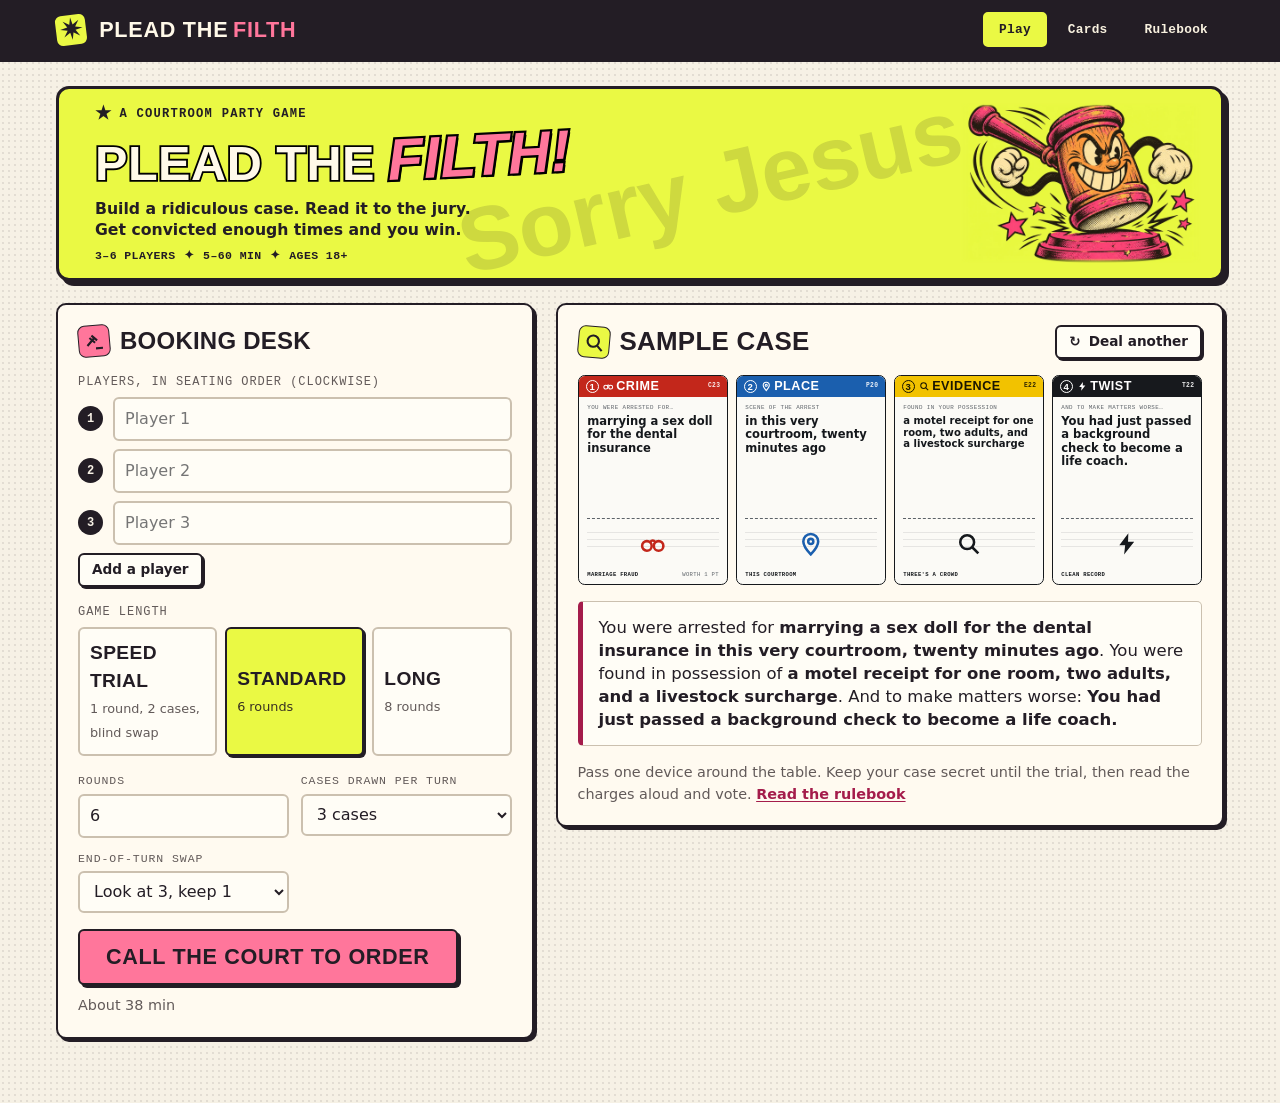
==== commit 24c0da40: "Clear default player name hints on focus" ====
--- a/Plead-the-Filth.html
+++ b/Plead-the-Filth.html
@@ -137,6 +137,7 @@
 .players{display:grid;gap:8px;margin-bottom:8px}
 .players .row{flex-wrap:nowrap}
 .players .seat{font-family:var(--font-mono);font-size:.75rem;color:var(--muted);width:3.2ch;flex:none}
+.players input:focus::placeholder{color:transparent}
 .presets{display:grid;grid-template-columns:repeat(3,minmax(0,1fr));gap:8px}
 .preset{border:2px solid var(--line);background:var(--raised);padding:10px;cursor:pointer;text-align:left;min-width:0}
 .preset b{display:block;font-family:var(--font-display);font-size:1.2rem;text-transform:uppercase;letter-spacing:.02em}
@@ -902,7 +903,11 @@
    revealed and read out, everyone votes for the most ridiculous, and all top-voted players earn a conviction. */
 const STD_ROUNDS={3:6,4:5,5:4,6:3},LONG_ROUNDS={3:8,4:7,5:5,6:4};
 const SWAP_LABEL={3:'Look at 3, keep 1',2:'Look at 2, keep 1',1:'Blind: draw 1',0:'No swap'};
-let setup=Object.assign({names:['Player 1','Player 2','Player 3'],preset:'standard',rounds:6,cases:3,swap:3},ls.get('ptf-setup')||{});
+const savedSetup=ls.get('ptf-setup');
+let setup=Object.assign({names:['','',''],namesVersion:1,preset:'standard',rounds:6,cases:3,swap:3},savedSetup||{});
+if(!Array.isArray(setup.names)||setup.names.length<3)setup.names=['','',''];
+// Older setups stored the generated seat labels in the name fields.
+if(savedSetup&&!savedSetup.namesVersion)setup.names=setup.names.map((name,i)=>name===`Player ${i+1}`?'':name);
 let g=null,sample=null,confirmQuit=false;
 
 function shuffle(a){for(let i=a.length-1;i>0;i--){const j=Math.floor(Math.random()*(i+1));[a[i],a[j]]=[a[j],a[i]]}return a}
@@ -1074,7 +1079,7 @@
       <h2 class="section-title" style="margin:0"><span class="section-icon" aria-hidden="true">${ICON.gavel}</span> Booking desk</h2>
       ${canResume(saved)?`<div class="callout"><p><strong>A game is in progress.</strong> Round ${saved.round} of ${saved.rounds}, ${saved.names.map(esc).join(', ')}.</p><div class="row" style="margin-top:8px"><button class="btn btn--sm" data-action="resume-game" id="btn-resume">Resume it</button><button class="btn btn--sm btn--ghost" data-action="discard-game" id="btn-discard">Throw it out</button></div></div>`:saved?'<p class="note">Start a new game to use the current voting rules and decks.</p>':''}
       <div><p class="mono" style="margin-bottom:6px">Players, in seating order (clockwise)</p>
-        <div class="players">${setup.names.map((nm,i)=>`<div class="row"><span class="seat">${i+1}</span><input type="text" id="name-${i}" data-name="${i}" value="${esc(nm)}" maxlength="18" aria-label="Player ${i+1} name">${n>3?`<button class="btn btn--sm btn--ghost" data-action="remove-player" data-i="${i}" id="rm-${i}" aria-label="Remove player ${i+1}">Remove</button>`:''}</div>`).join('')}</div>
+        <div class="players">${setup.names.map((nm,i)=>`<div class="row"><span class="seat">${i+1}</span><input type="text" id="name-${i}" data-name="${i}" value="${esc(nm)}" placeholder="Player ${i+1}" maxlength="18" aria-label="Player ${i+1} name">${n>3?`<button class="btn btn--sm btn--ghost" data-action="remove-player" data-i="${i}" id="rm-${i}" aria-label="Remove player ${i+1}">Remove</button>`:''}</div>`).join('')}</div>
         ${n<6?`<button class="btn btn--sm" data-action="add-player" id="btn-add">Add a player</button>`:''}</div>
       <div><p class="mono" style="margin-bottom:6px">Game length</p>
         <div class="presets">
@@ -1364,7 +1369,7 @@
 /* ---------- events ---------- */
 function act(a,el){
   switch(a){
-    case 'add-player':setup.names.push('Player '+(setup.names.length+1));applyPreset();break;
+    case 'add-player':setup.names.push('');applyPreset();break;
     case 'remove-player':setup.names.splice(+el.dataset.i,1);applyPreset();break;
     case 'preset':setup.preset=el.dataset.p;applyPreset();break;
     case 'deal-sample':dealSample();break;
@@ -1473,7 +1478,6 @@
   const st=await loadDecks();
   if(!st.ready){showLoadError();return}
   if(canResume(data?.g))g=data.g;
-  if(!setup.names||setup.names.length<3)setup.names=['Player 1','Player 2','Player 3'];
   $('#anatomy-card').innerHTML=cardFace(card((BASE_BY_ID.C08?'C08':playable('crime')[0])),{extra:
     '<span class="pin" style="left:-4cqw;top:3cqw">1</span><span class="pin" style="left:50cqw;top:3cqw">2</span><span class="pin" style="right:-4cqw;top:3cqw">3</span>'+
     '<span class="pin" style="right:-4cqw;top:16cqw">4</span><span class="pin" style="right:-4cqw;top:36cqw">5</span><span class="pin" style="right:-4cqw;top:107cqw">6</span><span class="pin" style="right:-4cqw;bottom:2cqw">7</span>'});
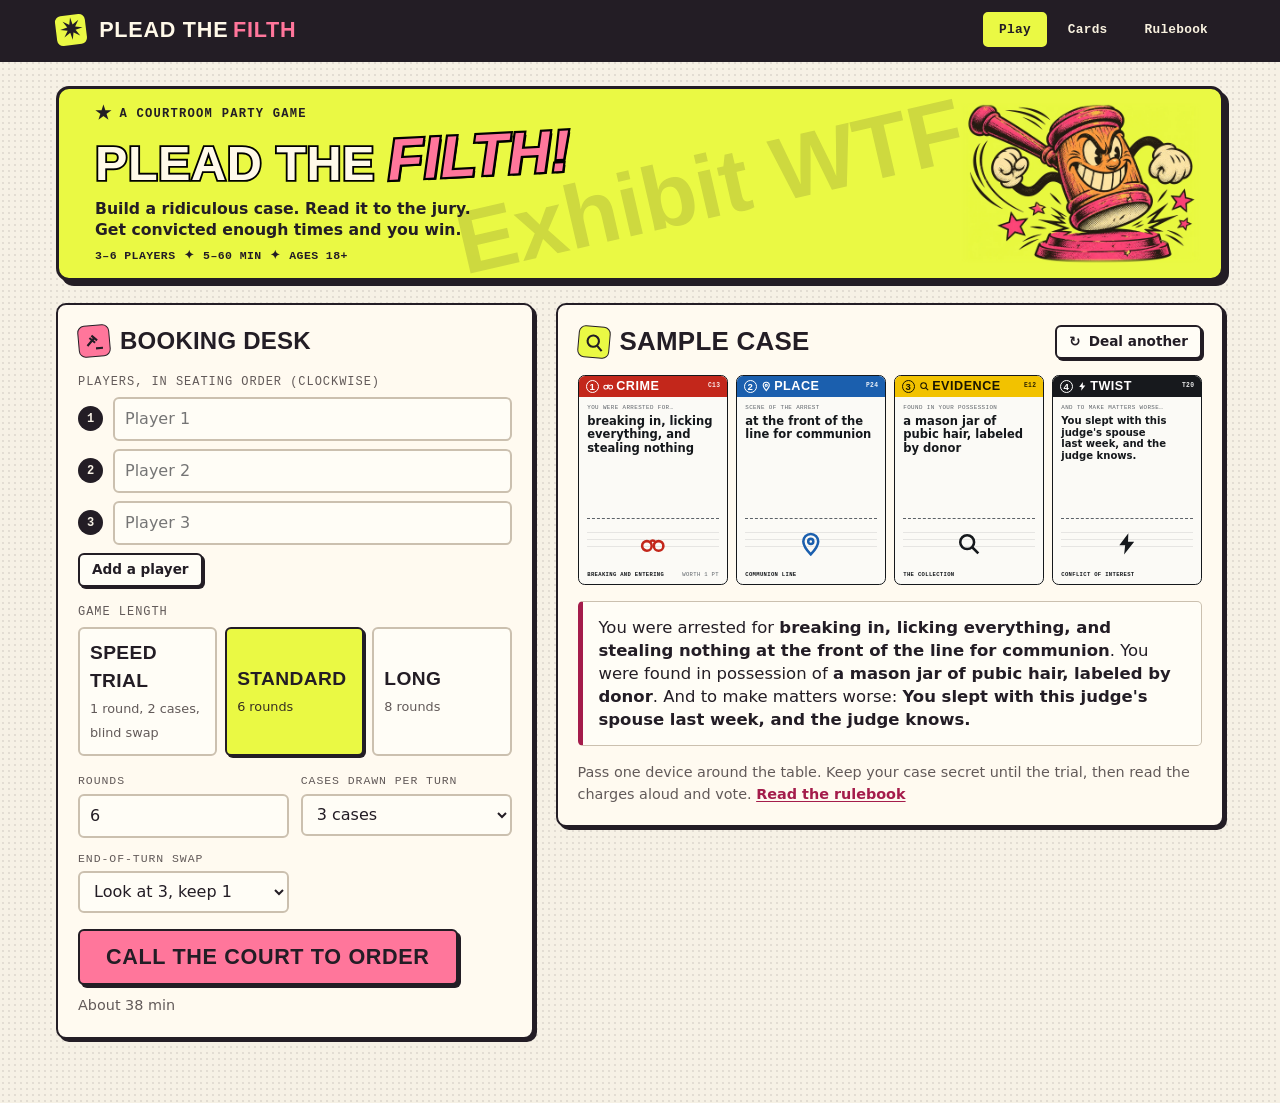
==== commit 7d7433f3: "Rename the courtroom watermark to Exhibit WTF" ====
--- a/Plead-the-Filth.html
+++ b/Plead-the-Filth.html
@@ -1067,7 +1067,7 @@
   const sc=sample.map(card),need=n+setup.cases+setup.swap+1;
   const short=PLAY_DECKS.filter(k=>playable(k).length<need);
   return `<div class="hero">
-    <span class="court-watermark" aria-hidden="true">Sorry Jesus</span>
+    <span class="court-watermark" aria-hidden="true">Exhibit WTF</span>
     <div class="hero-copy"><p class="hero-kicker"><span aria-hidden="true">★</span> A courtroom party game</p>
     <h1>Plead the <strong>Filth<span aria-hidden="true">!</span></strong></h1>
     <p class="hero-pitch">Build a ridiculous case. Read it to the jury.<br>
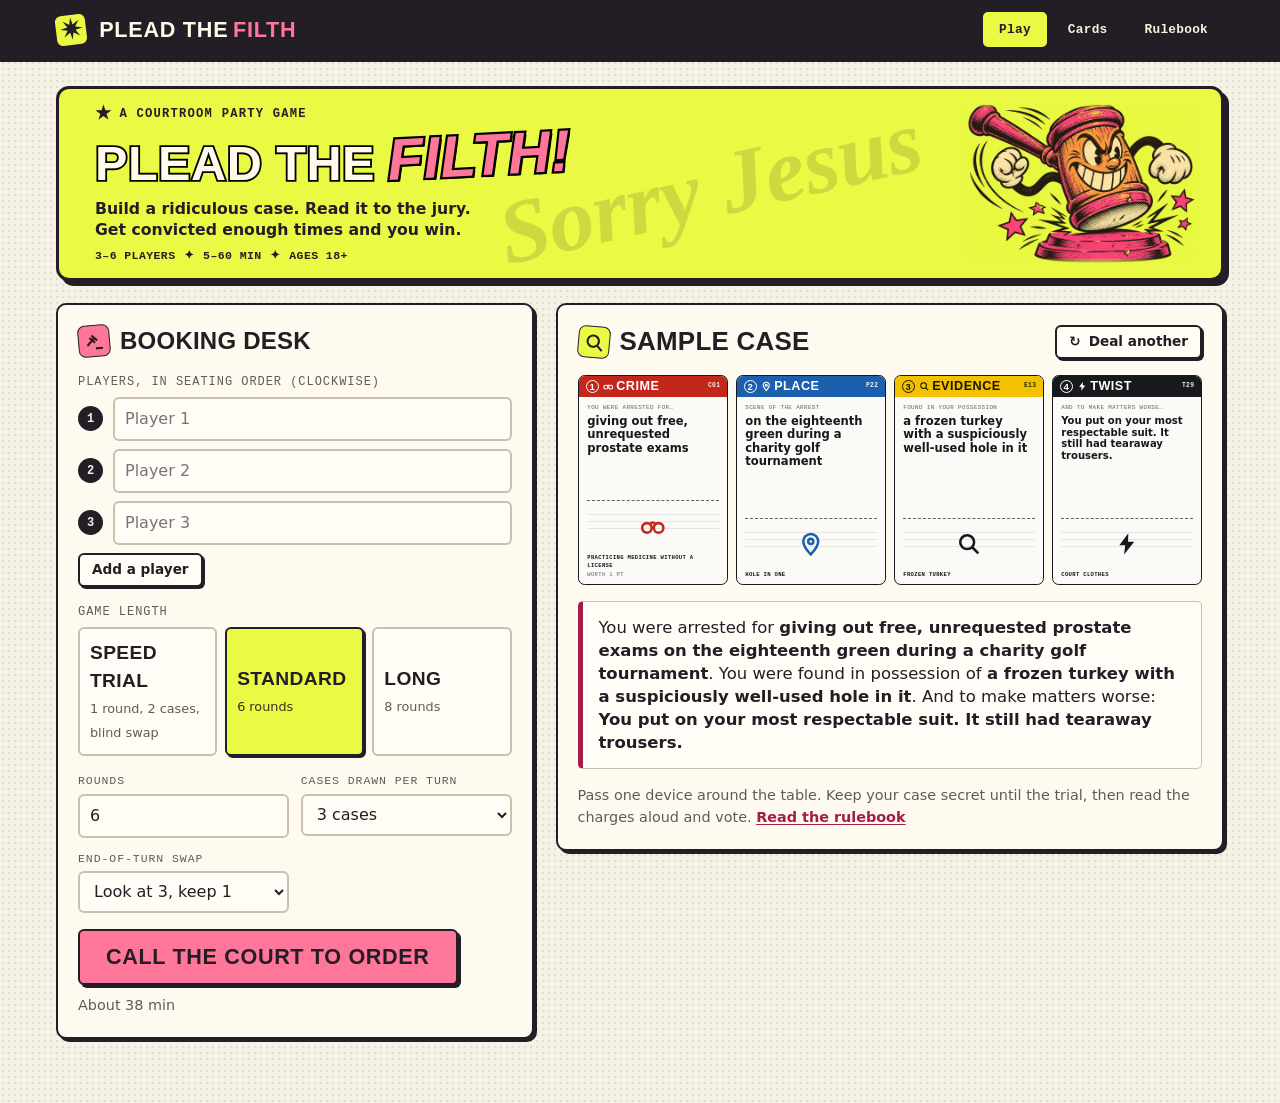
==== commit d52706ef: "Restore Sorry Jesus in italic serif type" ====
--- a/Plead-the-Filth.html
+++ b/Plead-the-Filth.html
@@ -334,7 +334,7 @@
   inset: 52% auto auto 56%;
   z-index: 0;
   transform: translate(-50%, -50%) rotate(-13deg);
-  font: 900 clamp(2.15rem, 7vw, 6rem)/1 var(--poster-type);
+  font: italic 700 clamp(2.15rem, 7vw, 6rem)/1 Georgia, 'Times New Roman', serif;
   white-space: nowrap;
   color: var(--night);
   opacity: .14;
@@ -1067,7 +1067,7 @@
   const sc=sample.map(card),need=n+setup.cases+setup.swap+1;
   const short=PLAY_DECKS.filter(k=>playable(k).length<need);
   return `<div class="hero">
-    <span class="court-watermark" aria-hidden="true">Exhibit WTF</span>
+    <span class="court-watermark" aria-hidden="true">Sorry Jesus</span>
     <div class="hero-copy"><p class="hero-kicker"><span aria-hidden="true">★</span> A courtroom party game</p>
     <h1>Plead the <strong>Filth<span aria-hidden="true">!</span></strong></h1>
     <p class="hero-pitch">Build a ridiculous case. Read it to the jury.<br>
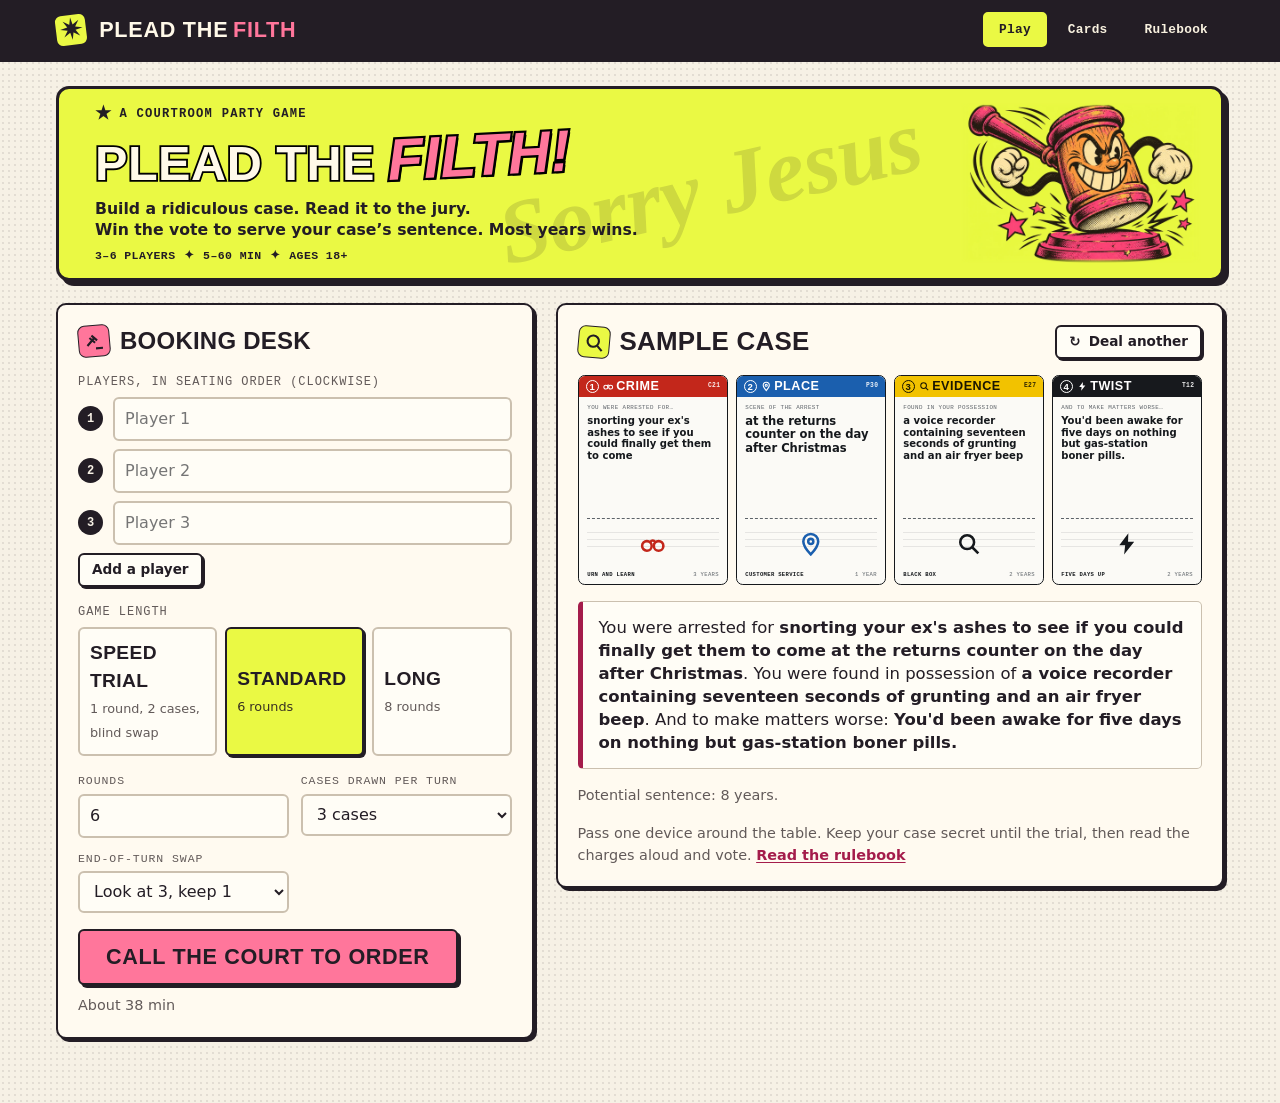
==== commit 6509e015: "Score winning cases by their card sentences" ====
--- a/Plead-the-Filth.html
+++ b/Plead-the-Filth.html
@@ -84,8 +84,8 @@
 .card--evidence .card__art,.card--twist .card__art{color:var(--card-ink)}
 .card__art svg{width:17cqw;height:17cqw}
 .card__foot{display:flex;flex-wrap:wrap;justify-content:space-between;align-items:baseline;gap:.5cqw 2cqw;padding:2.2cqw 5.5cqw 3.2cqw;font-family:var(--font-mono);font-size:3.7cqw;letter-spacing:.06em;text-transform:uppercase}
-.card__name{font-weight:600;min-width:0}
-.card__pts{color:var(--card-muted);white-space:nowrap}
+.card__name{font-weight:600;flex:1;min-width:0;overflow-wrap:anywhere}
+.card__years{color:var(--card-muted);white-space:nowrap}
 .card--back .card__in{background:var(--deck);color:var(--deck-ink);align-items:center;justify-content:center;gap:3cqw}
 .card--back svg{width:30cqw;height:30cqw}
 .card--back .back__name{font-family:var(--font-display);font-weight:900;font-size:16cqw;text-transform:uppercase;letter-spacing:.04em;line-height:1}
@@ -519,7 +519,7 @@
         <section id="r-pitch">
           <h2>1. Core idea</h2>
           <p class="lede">Plead the Filth is a party game for 3 to 6 adults about building the worst arrest report ever written. A <strong>case</strong> is four cards read as one sentence: a Crime, a Place, a piece of Evidence and a Twist. On your turn you secretly deal yourself three cases, keep the one you think is the most ridiculous, and may swap one of its cards for something worse. When everyone has built a case, the court goes to trial. Every case is revealed and read out, and the players, acting as prosecutors, vote for the most outrageous one. The owner of each top-voted case gets one conviction.</p>
-          <p><strong>Win condition:</strong> the player with the most convictions (Crime cards on their rap sheet) after the last round wins. Players tied for first share the win.</p>
+          <p><strong>Win condition.</strong> Each card shows a Years value. If your case wins the funniest-case vote, add its four card values to your running score. The player with the most years after the last round wins. Players tied for first share the win.</p>
           <p class="note">3 to 6 players · ages 18+ · about 5 minutes (one speed round) to 60 minutes (long game).</p>
         </section>
 
@@ -532,7 +532,7 @@
           <h3>Setup</h3>
           <ol>
             <li>Shuffle each deck on its own. Put the four decks face down in a row in reading order: Crime, Place, Evidence, Twist. Leave room for a discard pile next to each.</li>
-            <li>Agree how many rounds to play, using the table below. Pick a first player and move the starting seat one place clockwise each round.</li>
+            <li>Agree how many rounds to play, using the table below. Pick a first player and move the starting seat one place clockwise each round. For tabletop play, keep a running years total and a rap sheet for each player.</li>
           </ol>
           <div class="scroll"><table class="hist" style="max-width:560px">
             <thead><tr><th>Players</th><th>Standard game</th><th>Long game</th><th>Time</th></tr></thead>
@@ -549,6 +549,7 @@
           <dl>
             <dt>Case</dt><dd>One card from each deck, read in order as a sentence: "You were arrested for <em>[Crime]</em> <em>[Place]</em>. You were found in possession of <em>[Evidence]</em>. And to make matters worse: <em>[Twist]</em>."</dd>
             <dt>Prosecutors</dt><dd>Everyone, during the trial. Each player reads out the case of the player on their right, and every player votes.</dd>
+            <dt>Sentence</dt><dd>The total Years value of the four cards in a case. Only cases tied for the most votes earn their sentence.</dd>
           </dl>
 
           <h3>A round</h3>
@@ -568,25 +569,25 @@
             <li>When every player has built a case, the trial follows the same order.</li>
             <li>Each player in turn lays their case face up. The player on their left reads it out as one sentence, like a prosecutor reading the charges. The owner offers no defence. Laughing, groaning and booing are encouraged.</li>
             <li>When every case has been read, every player casts one vote for the funniest case. You cannot vote for your own. In person, point at the same time on a count of three.</li>
-            <li>The case with the most votes is found <strong>Guilty</strong>. Record one conviction and its Crime card name on the owner&rsquo;s rap sheet.</li>
+            <li>Find the case with the most votes <strong>Guilty</strong>. Add its four card values to the owner&rsquo;s running Years score and record its Crime card name on their rap sheet. Other cases earn zero years.</li>
             <li>Discard all the cases after scoring.</li>
           </ol>
 
           <h3>Ties in a vote</h3>
-          <p>When multiple cases tie for the most votes, each of their owners earns one conviction.</p>
+          <p>When multiple cases tie for the most votes, each earns its own full sentence and one conviction. Card values do not break a voting tie.</p>
 
           <h3>What each card does</h3>
           <dl>
-            <dt>Crime</dt><dd>What you did. Read first, after "You were arrested for". The only card worth points: each convicted player records 1 point on their rap sheet.</dd>
+            <dt>Crime</dt><dd>What you did. Read first, after "You were arrested for". If the court convicts you, record the Crime card name on your rap sheet.</dd>
             <dt>Place</dt><dd>Where it happened. Read straight after the Crime so the two form one phrase.</dd>
             <dt>Evidence</dt><dd>What the police found on you. Read after "You were found in possession of".</dd>
             <dt>Twist</dt><dd>The detail that makes it worse. Read last, after "And to make matters worse".</dd>
           </dl>
           <p><strong>Strike it from the record.</strong> This is a filthy game and some cards will land badly with some tables. Any player can ask for any card to be struck at any time, with no explanation needed. Discard it and replace it with the top card of the same deck. This does not count as your swap.</p>
-          <p><strong>Empty deck.</strong> If a deck runs out, shuffle its discard pile to make a new one. Keep each player&rsquo;s rap sheet as a written score.</p>
+          <p><strong>Empty deck.</strong> If a deck runs out, shuffle its discard pile to make a new one. Rap sheets are written records.</p>
 
           <h3>End of the game and scoring</h3>
-          <p>The game ends after the agreed number of rounds. Each Crime card on your rap sheet is 1 point. The player with the most points wins. Players tied for first share the win.</p>
+          <p>Compare the running years totals after the agreed number of rounds. The player with the most years wins. Players tied for first share the win.</p>
         </section>
 
         <section id="r-cards">
@@ -599,7 +600,7 @@
           <h2>4. Balance check</h2>
           <h3>Why no card or strategy dominates</h3>
           <ul>
-            <li><strong>Cards are prompts, not powers.</strong> Points only come from votes. No card scores, blocks or steals, so there is nothing to draft or hoard. Four independent decks give <span id="combo-count"></span> possible cases.</li>
+            <li><strong>Vote for the funniest case.</strong> The vote determines which cases score. The cards determine the size of each winning sentence. Four independent decks give <span id="combo-count"></span> possible cases.</li>
             <li><strong>Everyone gets the same choices.</strong> Each turn you see three cases and, with the swap, three more options for one card. A bad draw costs less than in a one-case game, because you choose the best of three and can fix its weakest card.</li>
             <li><strong>Cases stay hidden until the trial.</strong> Nobody can see another case and react to it, so going earlier or later in a round gives no information advantage.</li>
             <li><strong>Voting is simultaneous.</strong> Pointing on a count stops players from piling onto whoever is already winning the vote.</li>
@@ -625,7 +626,7 @@
             <li><strong>Rosa's turn.</strong> Rosa deals her three cases. Case 1 is joyriding a stolen hearse with the casket still in the back, at the altar midway through her own wedding vows, holding somebody else's prosthetic leg, and she live-streamed it to 40,000 viewers. She likes it as it is, keeps it, and does not swap.</li>
             <li><strong>Maya's turn.</strong> She keeps a case with a meth lab in a bouncy castle, live on the local morning news, and a heavily sedated swan. She swaps the Twist for a sexy Abraham Lincoln costume.</li>
             <li><strong>The trial.</strong> Dev lays his case down first and Rosa, on his left, reads it out. Then Rosa's case, read by Maya. Then Maya's, read by Dev. Nobody explains anything.</li>
-            <li><strong>The verdict.</strong> Dev votes for Rosa. Rosa votes for Maya. Maya votes for Rosa. Rosa wins with two votes and records one conviction for Grand Theft Hearse. All cases are discarded. Rosa takes the first turn in round 2.</li>
+            <li><strong>The verdict.</strong> Dev votes for Rosa. Rosa votes for Maya. Maya votes for Rosa. Rosa wins the vote and adds ten years, four for Grand Theft Hearse, two for Your Own Wedding, one for Spare Leg, and three for Going Viral. She records Grand Theft Hearse on her rap sheet. Maya and Dev add zero years. All cases are discarded. Rosa takes the first turn in round 2.</li>
           </ol>
         </section>
 
@@ -641,10 +642,11 @@
             <dt>Can I talk about my case before the trial?</dt><dd>You can talk all you like, but you cannot show it to anyone.</dd>
             <dt>Can I explain my case at the trial?</dt><dd>No. The case speaks for itself. Reactions are fine.</dd>
             <dt>Someone pointed at their own case, or did not point.</dt><dd>That vote does not count. Have them point again.</dd>
-            <dt>Three players, one vote each.</dt><dd>Each player earns one conviction.</dd>
-            <dt>What happens to the winner's other cards?</dt><dd>The winner keeps only the Crime. The Place, Evidence and Twist are discarded.</dd>
+            <dt>Three players receive one vote each.</dt><dd>Each player earns their own case&rsquo;s years and records one conviction.</dd>
+            <dt>Does a swapped-out card count toward my sentence?</dt><dd>Only the four cards in your final case count.</dd>
+            <dt>What happens to the convicted cases?</dt><dd>Record their Crime card names and discard all four cards from every case.</dd>
             <dt>A card makes someone at the table uncomfortable.</dt><dd>Strike it. Discard it and replace it from the same deck, no questions asked. It does not use up your swap.</dd>
-            <dt>Someone has to leave mid-game.</dt><dd>Set their rap sheet aside and keep playing if three or more remain.</dd>
+            <dt>Someone has to leave mid-game.</dt><dd>Set their score and rap sheet aside and keep playing if three or more remain.</dd>
             <dt>Can two people play?</dt><dd>No. With only two cases there is nobody to break the deadlock: each player would always vote for the other.</dd>
           </dl>
         </section>
@@ -661,7 +663,7 @@
               <li><strong>Lead-in line.</strong> Small caps under the band. It is the sentence starter the Prosecutor reads before the card text.</li>
               <li><strong>Effect text.</strong> The largest text on the card, bold, left aligned, about 14 pt. Keep it under 90 characters so it can be read aloud at a glance.</li>
               <li><strong>Art window.</strong> Lower quarter, about 0.85 inch tall. A spot illustration of the card, or the deck icon on a height-chart background if a card has no art yet.</li>
-              <li><strong>Name and point value.</strong> Bottom strip. Card name on the left. Crime cards also show "Worth 1 pt" on the right, because the round's winner keeps theirs on their rap sheet.</li>
+              <li><strong>Card name and Years.</strong> Bottom strip. Add the Years values in a convicted case and record the Crime card name.</li>
             </ol>
           </div>
           <p><strong>Backs.</strong> Each deck has its own back in the deck colour, with the icon, the deck name and the reading-order number, so the four decks can be sorted and laid out in order without turning them over.</p>
@@ -702,9 +704,7 @@
               <tr><td>Too fast or thin</td><td>Cases per turn</td><td>3</td><td>4</td></tr>
               <tr><td></td><td>Defence</td><td>None</td><td>30-second spoken defence before the vote</td></tr>
               <tr><td></td><td>Rounds</td><td>Standard</td><td>Long game (+1 or +2 rounds)</td></tr>
-              <tr><td>Unfair: one player runs away</td><td>Rap sheet value</td><td>1 pt each</td><td>Final round worth 2</td></tr>
               <tr><td>Unfair: bad draws decide rounds</td><td>Swap</td><td>Look at 3, keep 1</td><td>Two swaps per turn</td></tr>
-              <tr><td>Too many ties</td><td>Scoring</td><td>Winner takes 1</td><td>1 point per vote received</td></tr>
               <tr><td>Cards repeat too soon</td><td>Cases per turn</td><td>3</td><td>Try 2 cases per turn.</td></tr>
             </tbody>
           </table></div>
@@ -754,7 +754,7 @@
   <div class="print-pages" id="print-pages"></div>
 </section>
 
-<script type="application/json" id="offline-game">{"decks":{"crime":["\nC01 | Practicing Medicine Without a License | giving out free, unrequested prostate exams\nC02 | Indecent Exposure | helicoptering your junk at strangers \"as a greeting\"\nC03 | Grand Theft Hearse | joyriding a stolen hearse with the casket still in the back\nC04 | Drunk and Disorderly | getting blackout drunk and losing a fistfight to your own reflection\nC05 | Solicitation | offering handjobs in exchange for chicken nuggets\nC06 | Narcotics Fraud | selling your grandfather's ashes as \"premium Colombian cocaine\"\nC07 | Lewd Conduct | having a loud, sloppy threesome\nC08 | Assaulting an Officer | slapping a police horse across the face with a 14-inch dildo\nC09 | Arson | setting your ex's car on fire \"for closure\"\nC10 | Impersonating Clergy | posing as a priest just to hear the filthy confessions\nC11 | Public Defecation | taking a slow dump while holding eye contact with a security guard\nC12 | Abuse of a Corpse | puppeteering your dead uncle's body to cash his pension check\nC13 | Breaking and Entering | breaking in, licking everything, and stealing nothing\nC14 | Manufacturing Narcotics | running a meth lab out of a bouncy castle\nC15 | Driving Under the Influence | crashing a mobility scooter while tripping balls on mushrooms\nC16 | Bribery | trying to pay off a cop with an aggressively bad lap dance\nC17 | Resisting Arrest | stripping naked and greasing yourself up so the cops couldn't hold on\nC18 | Disturbing the Peace | screaming your safe word through a megaphone for 45 minutes\nC19 | Unlicensed Business | selling your own sperm out of a beer cooler\nC20 | Cannibalism | hosting a barbecue where the \"pulled pork\" turned out to be your landlord\nC21 | Urn and Learn | snorting your ex's ashes to see if you could finally get them to come\nC22 | Union Busting | trying to pay a stripper in exposure\nC23 | Marriage Fraud | marrying a sex doll for the dental insurance\nC24 | Public Intoxication | getting so drunk you offered to hold your own hair\nC25 | Grand Theft Laundry | stealing a full laundry cart just to sniff one pair of briefs\nC26 | Perjury | swearing on your mother's life that the rash was from a hot tub\nC27 | Zoning Violation | declaring your crotch a tax-free enterprise zone\nC28 | Conduct Unbecoming | taking a shit in a champagne bucket and asking for ice\nC29 | False Imprisonment | handcuffing yourself to the wrong person and losing the key\nC30 | Wire Fraud | selling your sex tape as a home workout video\n"],"place":["\nP01 | Grandma's Funeral | at your grandmother's open-casket funeral\nP02 | Your Own Wedding | at the altar, midway through your own wedding vows\nP03 | ICU Waiting Room | in the ICU waiting room\nP04 | Bingo Night | at a nursing home bingo night\nP05 | Moving Rideshare | in the back seat of a moving rideshare\nP06 | Nudist Retirement Village | at a nudist retirement community\nP07 | Support Group | in the sharing circle at a sex addiction support group\nP08 | Easter Mass | in the front pew during Easter Mass\nP09 | Your Intervention | at your own intervention\nP10 | Transatlantic Flight | in the aisle of a full flight, somewhere over the Atlantic\nP11 | Parents' Basement | at a swingers' party in your parents' basement\nP12 | Frozen Foods | in the frozen food aisle of a 24-hour supermarket at 4 a.m.\nP13 | Police Station Lobby | in the lobby of the police station\nP14 | Lunch Buffet | at a strip club's all-you-can-eat lunch buffet\nP15 | Anger Management | at your court-ordered anger management class\nP16 | Festival Porta-Potty | inside a music festival porta-potty with four other people\nP17 | Fertility Clinic | in the waiting room of a fertility clinic\nP18 | Class Reunion | on stage at your 20-year high school reunion\nP19 | Morning News | live on the local morning news\nP20 | This Courtroom | in this very courtroom, twenty minutes ago\nP21 | Divorce Mediation | at your own divorce mediation\nP22 | Hole in One | on the eighteenth green during a charity golf tournament\nP23 | Half-Time Show | on the fifty-yard line during the halftime show\nP24 | Communion Line | at the front of the line for communion\nP25 | Double Booking | in a motel room rented by the hour\nP26 | Exit Interview | in a glass conference room during your exit interview\nP27 | County Fair | in the pie tent at the county fair\nP28 | No Wake Zone | on a pontoon boat full of off-duty cops\nP29 | Meet the Parents | at brunch with your new partner's parents\nP30 | Customer Service | at the returns counter on the day after Christmas\n"],"evidence":["\nE01 | The Duffel Bag | a duffel bag of used condoms, not all of them yours\nE02 | The Toe | a human toe in a sandwich bag\nE03 | Not Organs | a cooler labeled \"NOT ORGANS\"\nE04 | Sedated Swan | a heavily sedated swan\nE05 | The Extinguisher | a strap-on the size of a fire extinguisher\nE06 | Bitten Brick | a brick of cocaine with a bite taken out of it\nE07 | Boss's Underwear | your boss's underwear, still warm\nE08 | Self-Portrait | a sex doll with a photo of your own face taped to it\nE09 | Bucket of Lube | a five-gallon bucket of lube, half empty\nE10 | The Snack Jar | an urn you kept calling \"the snack jar\"\nE11 | Hugh Janus | three passports, all issued to \"Hugh Janus\"\nE12 | The Collection | a mason jar of pubic hair, labeled by donor\nE13 | Frozen Turkey | a frozen turkey with a suspiciously well-used hole in it\nE14 | Six Positives | six positive pregnancy tests, none of them yours\nE15 | Burial Kit | a shovel, a tarp, and a bag of quicklime\nE16 | Full Capacity | an adult diaper at full capacity\nE17 | Buzzing Raccoon | a taxidermied raccoon with a vibrator sewn inside\nE18 | Spare Leg | somebody else's prosthetic leg\nE19 | The List | a handwritten list titled \"People Who Deserve It\"\nE20 | Officer's Pants | a police officer's badge, taser, and pants\nE21 | Bless This Mess | a Bible with one page stuck to a condom wrapper\nE22 | Three's a Crowd | a motel receipt for one room, two adults, and a livestock surcharge\nE23 | Stripped for Parts | a strap-on with a rental sticker and forty minutes left on the meter\nE24 | Limited Edition | a commemorative butt plug bearing the mayor's likeness\nE25 | Physical Copy | a blood-spattered copy of a book called So You've Shit Yourself\nE26 | Family Discount | a coupon for a vasectomy with \"bring a friend\" written on the back\nE27 | Black Box | a voice recorder containing seventeen seconds of grunting and an air fryer beep\nE28 | Biohazard | a pair of wet leather chaps sealed in a bag of dry rice\nE29 | Exhibit DD | a bra with a single glass eye rolling around in each cup\nE30 | Passport Control | a passport stamped \"DEPORTED\" and a handwritten apology to a goat\n"],"twist":["\nT01 | The Sock | You were wearing nothing but a single sock, and it wasn't on your foot.\nT02 | Repeat Offender | You were already out on bail for doing this exact thing.\nT03 | Going Viral | You live-streamed the entire thing to 40,000 viewers.\nT04 | Bad Breakup | The arresting officer is your ex. It did not end well.\nT05 | Proud Mom | Your mom was there the whole time, cheering you on.\nT06 | First Date | You were on a first date. They're sitting in the gallery today.\nT07 | Ghost Mode | You were so high on ketamine you thought you were a ghost.\nT08 | Kink Unlocked | You visibly enjoyed being handcuffed. A lot.\nT09 | Honest Abe | You were dressed as a sexy Abraham Lincoln.\nT10 | No Remorse | When they read you your rights, you winked and said, \"I'd do it again.\"\nT11 | Unrelated Corpse | There was a dead body nearby that you insist is \"unrelated.\"\nT12 | Five Days Up | You'd been awake for five days on nothing but gas-station boner pills.\nT13 | Snitch Granny | Your 84-year-old grandmother was your accomplice, and she's already snitched.\nT14 | At Attention | You were visibly, undeniably aroused the entire time. You still are.\nT15 | On the Clock | You were in uniform and on the clock as a county health inspector.\nT16 | Squad Car Surprise | You shat in the back of the squad car and blamed the officer.\nT17 | Glitter and Blood | You were covered head to toe in glitter and a blood type that isn't yours.\nT18 | Stone-Cold Sober | You were stone-cold sober. Every test came back clean.\nT19 | Self-Report | You called 911 on yourself, just to brag.\nT20 | Conflict of Interest | You slept with this judge's spouse last week, and the judge knows.\nT21 | Employee Discount | The arresting officer recognized you from your OnlyFans and asked for a refund.\nT22 | Clean Record | You had just passed a background check to become a life coach.\nT23 | Innies and Outies | You asked for a cavity search. The officer asked you to stop calling it foreplay.\nT24 | Coming Soon | Your lawyer told you to look remorseful. You made your orgasm face.\nT25 | Jury of Your Peers | Three jurors know your safe word. You only recognize two of them.\nT26 | Medical Emergency | You tried to fake a seizure. Your smartwatch logged it as a personal best.\nT27 | Caught on Tape | The security camera recorded everything except the part you actually want credit for.\nT28 | Bad Timing | Your dad called during the arrest to ask if you were still coming to Bible study.\nT29 | Court Clothes | You put on your most respectable suit. It still had tearaway trousers.\nT30 | Damage Waiver | You thought the insurance would cover it. The adjuster quit halfway through the photographs.\n"]},"gavelImage":"[data-uri]"}</script>
+<script type="application/json" id="offline-game">{"decks":{"crime":["\nC01 | Practicing Medicine Without a License | giving out free, unrequested prostate exams | y3\nC02 | Indecent Exposure | helicoptering your junk at strangers \"as a greeting\" | y2\nC03 | Grand Theft Hearse | joyriding a stolen hearse with the casket still in the back | y4\nC04 | Drunk and Disorderly | getting blackout drunk and losing a fistfight to your own reflection | y2\nC05 | Solicitation | offering handjobs in exchange for chicken nuggets | y2\nC06 | Narcotics Fraud | selling your grandfather's ashes as \"premium Colombian cocaine\" | y4\nC07 | Lewd Conduct | having a loud, sloppy threesome | y2\nC08 | Assaulting an Officer | slapping a police horse across the face with a 14-inch dildo | y4\nC09 | Arson | setting your ex's car on fire \"for closure\" | y5\nC10 | Impersonating Clergy | posing as a priest just to hear the filthy confessions | y3\nC11 | Public Defecation | taking a slow dump while holding eye contact with a security guard | y2\nC12 | Abuse of a Corpse | puppeteering your dead uncle's body to cash his pension check | y4\nC13 | Breaking and Entering | breaking in, licking everything, and stealing nothing | y3\nC14 | Manufacturing Narcotics | running a meth lab out of a bouncy castle | y5\nC15 | Driving Under the Influence | crashing a mobility scooter while tripping balls on mushrooms | y3\nC16 | Bribery | trying to pay off a cop with an aggressively bad lap dance | y3\nC17 | Resisting Arrest | stripping naked and greasing yourself up so the cops couldn't hold on | y3\nC18 | Disturbing the Peace | screaming your safe word through a megaphone for 45 minutes | y2\nC19 | Unlicensed Business | selling your own sperm out of a beer cooler | y3\nC20 | Cannibalism | hosting a barbecue where the \"pulled pork\" turned out to be your landlord | y5\nC21 | Urn and Learn | snorting your ex's ashes to see if you could finally get them to come | y3\nC22 | Union Busting | trying to pay a stripper in exposure | y2\nC23 | Marriage Fraud | marrying a sex doll for the dental insurance | y3\nC24 | Public Intoxication | getting so drunk you offered to hold your own hair | y2\nC25 | Grand Theft Laundry | stealing a full laundry cart just to sniff one pair of briefs | y3\nC26 | Perjury | swearing on your mother's life that the rash was from a hot tub | y4\nC27 | Zoning Violation | declaring your crotch a tax-free enterprise zone | y2\nC28 | Conduct Unbecoming | taking a shit in a champagne bucket and asking for ice | y2\nC29 | False Imprisonment | handcuffing yourself to the wrong person and losing the key | y4\nC30 | Wire Fraud | selling your sex tape as a home workout video | y4\n"],"place":["\nP01 | Grandma's Funeral | at your grandmother's open-casket funeral | y2\nP02 | Your Own Wedding | at the altar, midway through your own wedding vows | y2\nP03 | ICU Waiting Room | in the ICU waiting room | y2\nP04 | Bingo Night | at a nursing home bingo night | y1\nP05 | Moving Rideshare | in the back seat of a moving rideshare | y1\nP06 | Nudist Retirement Village | at a nudist retirement community | y1\nP07 | Support Group | in the sharing circle at a sex addiction support group | y2\nP08 | Easter Mass | in the front pew during Easter Mass | y2\nP09 | Your Intervention | at your own intervention | y2\nP10 | Transatlantic Flight | in the aisle of a full flight, somewhere over the Atlantic | y2\nP11 | Parents' Basement | at a swingers' party in your parents' basement | y1\nP12 | Frozen Foods | in the frozen food aisle of a 24-hour supermarket at 4 a.m. | y1\nP13 | Police Station Lobby | in the lobby of the police station | y2\nP14 | Lunch Buffet | at a strip club's all-you-can-eat lunch buffet | y1\nP15 | Anger Management | at your court-ordered anger management class | y2\nP16 | Festival Porta-Potty | inside a music festival porta-potty with four other people | y1\nP17 | Fertility Clinic | in the waiting room of a fertility clinic | y2\nP18 | Class Reunion | on stage at your 20-year high school reunion | y1\nP19 | Morning News | live on the local morning news | y2\nP20 | This Courtroom | in this very courtroom, twenty minutes ago | y2\nP21 | Divorce Mediation | at your own divorce mediation | y2\nP22 | Hole in One | on the eighteenth green during a charity golf tournament | y1\nP23 | Half-Time Show | on the fifty-yard line during the halftime show | y2\nP24 | Communion Line | at the front of the line for communion | y2\nP25 | Double Booking | in a motel room rented by the hour | y1\nP26 | Exit Interview | in a glass conference room during your exit interview | y1\nP27 | County Fair | in the pie tent at the county fair | y1\nP28 | No Wake Zone | on a pontoon boat full of off-duty cops | y1\nP29 | Meet the Parents | at brunch with your new partner's parents | y1\nP30 | Customer Service | at the returns counter on the day after Christmas | y1\n"],"evidence":["\nE01 | The Duffel Bag | a duffel bag of used condoms, not all of them yours | y2\nE02 | The Toe | a human toe in a sandwich bag | y3\nE03 | Not Organs | a cooler labeled \"NOT ORGANS\" | y3\nE04 | Sedated Swan | a heavily sedated swan | y2\nE05 | The Extinguisher | a strap-on the size of a fire extinguisher | y1\nE06 | Bitten Brick | a brick of cocaine with a bite taken out of it | y3\nE07 | Boss's Underwear | your boss's underwear, still warm | y1\nE08 | Self-Portrait | a sex doll with a photo of your own face taped to it | y1\nE09 | Bucket of Lube | a five-gallon bucket of lube, half empty | y1\nE10 | The Snack Jar | an urn you kept calling \"the snack jar\" | y2\nE11 | Hugh Janus | three passports, all issued to \"Hugh Janus\" | y3\nE12 | The Collection | a mason jar of pubic hair, labeled by donor | y2\nE13 | Frozen Turkey | a frozen turkey with a suspiciously well-used hole in it | y1\nE14 | Six Positives | six positive pregnancy tests, none of them yours | y2\nE15 | Burial Kit | a shovel, a tarp, and a bag of quicklime | y3\nE16 | Full Capacity | an adult diaper at full capacity | y1\nE17 | Buzzing Raccoon | a taxidermied raccoon with a vibrator sewn inside | y2\nE18 | Spare Leg | somebody else's prosthetic leg | y1\nE19 | The List | a handwritten list titled \"People Who Deserve It\" | y3\nE20 | Officer's Pants | a police officer's badge, taser, and pants | y3\nE21 | Bless This Mess | a Bible with one page stuck to a condom wrapper | y2\nE22 | Three's a Crowd | a motel receipt for one room, two adults, and a livestock surcharge | y2\nE23 | Stripped for Parts | a strap-on with a rental sticker and forty minutes left on the meter | y1\nE24 | Limited Edition | a commemorative butt plug bearing the mayor's likeness | y1\nE25 | Physical Copy | a blood-spattered copy of a book called So You've Shit Yourself | y3\nE26 | Family Discount | a coupon for a vasectomy with \"bring a friend\" written on the back | y1\nE27 | Black Box | a voice recorder containing seventeen seconds of grunting and an air fryer beep | y2\nE28 | Biohazard | a pair of wet leather chaps sealed in a bag of dry rice | y2\nE29 | Exhibit DD | a bra with a single glass eye rolling around in each cup | y2\nE30 | Passport Control | a passport stamped \"DEPORTED\" and a handwritten apology to a goat | y3\n"],"twist":["\nT01 | The Sock | You were wearing nothing but a single sock, and it wasn't on your foot. | y1\nT02 | Repeat Offender | You were already out on bail for doing this exact thing. | y3\nT03 | Going Viral | You live-streamed the entire thing to 40,000 viewers. | y3\nT04 | Bad Breakup | The arresting officer is your ex. It did not end well. | y2\nT05 | Proud Mom | Your mom was there the whole time, cheering you on. | y1\nT06 | First Date | You were on a first date. They're sitting in the gallery today. | y1\nT07 | Ghost Mode | You were so high on ketamine you thought you were a ghost. | y2\nT08 | Kink Unlocked | You visibly enjoyed being handcuffed. A lot. | y1\nT09 | Honest Abe | You were dressed as a sexy Abraham Lincoln. | y1\nT10 | No Remorse | When they read you your rights, you winked and said, \"I'd do it again.\" | y2\nT11 | Unrelated Corpse | There was a dead body nearby that you insist is \"unrelated.\" | y3\nT12 | Five Days Up | You'd been awake for five days on nothing but gas-station boner pills. | y2\nT13 | Snitch Granny | Your 84-year-old grandmother was your accomplice, and she's already snitched. | y3\nT14 | At Attention | You were visibly, undeniably aroused the entire time. You still are. | y1\nT15 | On the Clock | You were in uniform and on the clock as a county health inspector. | y2\nT16 | Squad Car Surprise | You shat in the back of the squad car and blamed the officer. | y2\nT17 | Glitter and Blood | You were covered head to toe in glitter and a blood type that isn't yours. | y3\nT18 | Stone-Cold Sober | You were stone-cold sober. Every test came back clean. | y2\nT19 | Self-Report | You called 911 on yourself, just to brag. | y2\nT20 | Conflict of Interest | You slept with this judge's spouse last week, and the judge knows. | y3\nT21 | Employee Discount | The arresting officer recognized you from your OnlyFans and asked for a refund. | y1\nT22 | Clean Record | You had just passed a background check to become a life coach. | y1\nT23 | Innies and Outies | You asked for a cavity search. The officer asked you to stop calling it foreplay. | y2\nT24 | Coming Soon | Your lawyer told you to look remorseful. You made your orgasm face. | y1\nT25 | Jury of Your Peers | Three jurors know your safe word. You only recognize two of them. | y2\nT26 | Medical Emergency | You tried to fake a seizure. Your smartwatch logged it as a personal best. | y2\nT27 | Caught on Tape | The security camera recorded everything except the part you actually want credit for. | y3\nT28 | Bad Timing | Your dad called during the arrest to ask if you were still coming to Bible study. | y1\nT29 | Court Clothes | You put on your most respectable suit. It still had tearaway trousers. | y2\nT30 | Damage Waiver | You thought the insurance would cover it. The adjuster quit halfway through the photographs. | y1\n"]},"gavelImage":"[data-uri]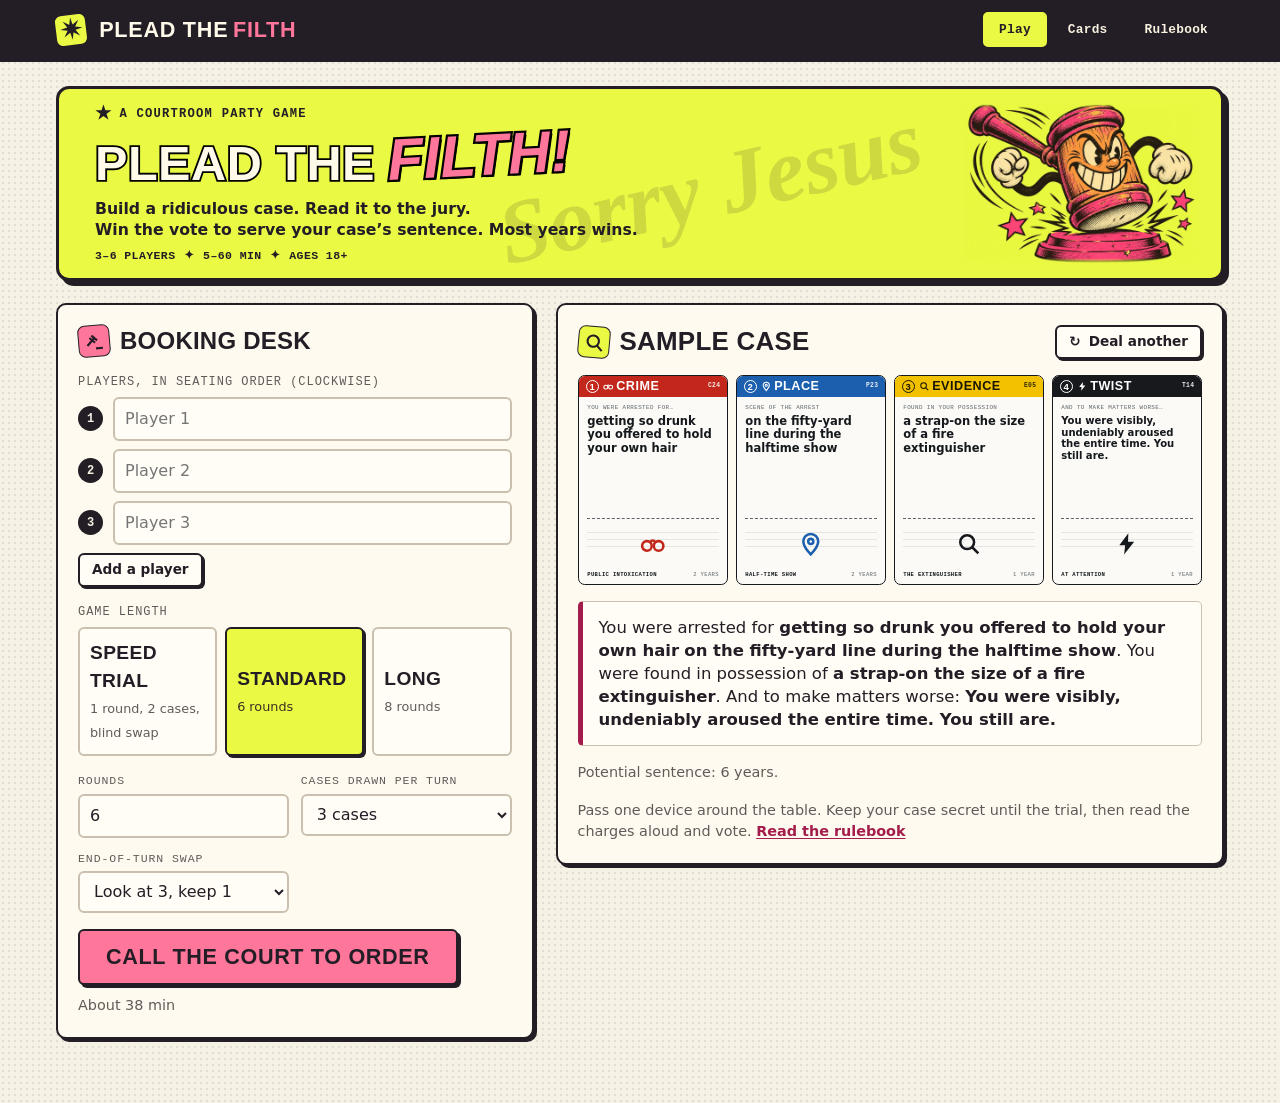
==== commit fd6fd0e4: "Deal each case into a private fanned hand" ====
--- a/Plead-the-Filth.html
+++ b/Plead-the-Filth.html
@@ -300,6 +300,40 @@
 
 <style id="offline-theme" media="screen">
 /* Screen furniture for the court. Printed sheets and card artwork use the original styles. */
+.deal-table {
+  display: flex; flex-direction: column; gap: 16px; min-height: min(64svh, 590px);
+  padding: clamp(12px, 2vw, 24px); border: 2px solid var(--ink); border-radius: 16px;
+  background: var(--surface);
+}
+.deal-table .pile .card {width: min(82%, 94px)}
+.hand-tray {
+  margin-top: auto; padding: 16px clamp(8px, 2vw, 24px) 12px; border-radius: 12px;
+  background: radial-gradient(ellipse at 50% 110%, #633043, #311e2c 80%); color: #fff7df;
+  box-shadow: inset 0 0 0 1px #fff3;
+}
+.hand-tray h3 {font: italic bold 1.45rem Georgia, serif; color: inherit}
+.hand-tray > p {font-size: .94rem; margin: 3px 0 12px}
+.hand-rack {display: grid; grid-template-columns: repeat(var(--hands), minmax(0,1fr)); gap: 8px}
+.case-hand {position: relative; min-width: 0; border: 1px dashed #c6a9ac80; border-radius: 10px; padding: 8px 3px}
+.case-hand:has(button[aria-pressed="true"]) {border: 1px solid #ff99b5; background: #ffffff0d}
+.fan {position: relative; width: min(100%, 216px); margin: auto; aspect-ratio: 1.72}
+.hand-slot {position: absolute; width: 38%; left: calc(10% + var(--slot)*14%); top: 3%; pointer-events: none}
+.hand-angle {transform: rotate(calc((var(--slot) - 1.5)*10deg)); transform-origin: 50% 95%}
+.hand-face {position: relative; transform-style: preserve-3d}
+.hand-face > .card {backface-visibility: hidden}
+.hand-face .card__in {box-shadow: 0 1px 4px #16091288}
+.hand-select {display: grid; justify-items: center; width: 100%; border: none; background: none; color: inherit; cursor: pointer; font: inherit}
+.hand-select::after {content: ''; position: absolute; inset: 0; border-radius: 10px}
+.hand-select:focus-visible::after {outline: 3px solid #fff}
+.hand-select span {font-size: .84rem; color: #f4d5de}
+.hand-select:disabled {cursor: default}
+.hand-reading {display: grid; gap: 8px; justify-items: start}
+.hand-reading .charge {margin: 0}
+@media (max-width: 540px) {
+  .hand-rack {grid-template-columns: repeat(2,minmax(0,1fr))}
+  .fan {max-width: 145px}
+  .deal-table .decks {gap: 6px}
+}
 :root {
   --bg: #f6f1e5;
   --surface: #fffaf0;
@@ -558,8 +592,8 @@
           <h3>Phase one: building cases</h3>
           <p>Start with the first player for this round, then go clockwise. Keep your cards hidden from the other players the whole time.</p>
           <ol>
-            <li><strong>Deal three cases.</strong> Deal yourself three rows of four cards face down in front of you, one card from each deck per row. Each row is a case. Look at your rows without showing anyone.</li>
-            <li><strong>Keep one case.</strong> Pick up the row you think is the most ridiculous. You must keep it exactly as dealt: you cannot move cards between rows. The other two rows go face down onto their discard piles.</li>
+            <li><strong>Deal three cases.</strong> Deal three separate hands face down, with one card from each deck in every hand. Pick up each hand in turn and fan it toward yourself to read the case.</li>
+            <li><strong>Keep one case.</strong> Choose the hand that makes the most ridiculous case. Keep its four cards together. Discard each card from the other hands onto its matching discard pile.</li>
             <li><strong>Swap one card (optional).</strong> You may discard one card from your case, look at the top three cards of the same deck, and keep the one you like best. The other two go onto the discard pile. You cannot get the discarded card back.</li>
             <li><strong>Lock it in.</strong> Hold your case face down. Your turn is over. Do not show it to anyone until the trial.</li>
           </ol>
@@ -622,7 +656,7 @@
           <h2>5. Example round</h2>
           <p>Three players sit clockwise: Maya, Dev, Rosa. Dev is the starting player for this round.</p>
           <ol>
-            <li><strong>Dev's turn.</strong> Dev deals himself three rows of four cards and looks at them. Case 2 is the strongest: offering handjobs in exchange for chicken nuggets, at a nursing home bingo night, a cooler labeled "NOT ORGANS", and he was stone-cold sober. He keeps it and discards the other two rows. The Twist feels flat, so he swaps it: he discards it, looks at the top three Twist cards, keeps "Your mom was there the whole time, cheering you on," and discards the other two. He hides his case.</li>
+            <li><strong>Dev's turn.</strong> Dev deals three hands of four cards and looks at each in turn. Case 2 is the strongest: offering handjobs in exchange for chicken nuggets, at a nursing home bingo night, a cooler labeled "NOT ORGANS", and he was stone-cold sober. He keeps it and discards the other two hands. The Twist feels flat, so he swaps it: he discards it, looks at the top three Twist cards, keeps "Your mom was there the whole time, cheering you on," and discards the other two. He hides his case.</li>
             <li><strong>Rosa's turn.</strong> Rosa deals her three cases. Case 1 is joyriding a stolen hearse with the casket still in the back, at the altar midway through her own wedding vows, holding somebody else's prosthetic leg, and she live-streamed it to 40,000 viewers. She likes it as it is, keeps it, and does not swap.</li>
             <li><strong>Maya's turn.</strong> She keeps a case with a meth lab in a bouncy castle, live on the local morning news, and a heavily sedated swan. She swaps the Twist for a sexy Abraham Lincoln costume.</li>
             <li><strong>The trial.</strong> Dev lays his case down first and Rosa, on his left, reads it out. Then Rosa's case, read by Maya. Then Maya's, read by Dev. Nobody explains anything.</li>
@@ -963,7 +997,7 @@
 }
 function dealOne(i){ // a tap on deck i deals into the first case still missing that deck's card
   const c=g.cur.up.findIndex(u=>!u[i]);if(c<0)return;
-  g.cur.up[c][i]=true;g.fresh={c,i};
+  g.cur.up[c][i]=true;g.fresh={dealt:[[c,i]]};
   if(g.cur.up.every(u=>u.every(Boolean)))g.step='choose';
 }
 function keepCase(c){
@@ -1052,10 +1086,28 @@
   root.innerHTML=!g?viewSetup():g.phase==='turn'?viewTurn():g.phase==='trial'?viewTrial():g.phase==='vote'?viewVote():g.phase==='reveal'?viewReveal():viewFinal();
   if(g&&g.phase==='turn'&&g.fresh){
     const {c,i,options}=g.fresh;
-    if(options)root.querySelectorAll('.options .flipper').forEach(fl=>animateDraw(fl));
+    if(g.fresh.dealt)animateDeal(g.fresh.dealt);
+    else if(g.fresh.inspect!=null){
+      if(!matchMedia('(prefers-reduced-motion: reduce)').matches){
+        root.querySelectorAll('#hand-case-'+g.fresh.inspect+' .hand-face').forEach(face=>
+          face.animate?.([{transform:'rotateY(180deg)'},{transform:'rotateY(0deg)'}],{duration:400}));
+      }
+    }
+    else if(options)root.querySelectorAll('.options .flipper').forEach(fl=>animateDraw(fl));
     else animateDraw($(`#slot-${c}-${i} .flipper`),$('#deck-'+PLAY_DECKS[i]));
     g.fresh=null;
   }
+}
+function animateDeal(dealt){
+  if(matchMedia('(prefers-reduced-motion: reduce)').matches)return;
+  dealt.forEach(([c,i],order)=>{
+    const slot=$('#hand-'+c+'-'+i),deck=$('#deck-'+PLAY_DECKS[i]);
+    if(!slot?.animate||!deck)return;
+    const from=deck.getBoundingClientRect(),to=slot.getBoundingClientRect();
+    const dx=from.left+from.width/2-to.left-to.width/2,dy=from.top+from.height/2-to.top-to.height/2;
+    slot.animate([{transform:`translate(${dx}px,${dy}px) scale(${from.width/to.width})`},{transform:'none'}],
+      {duration:360,delay:order*48,easing:'cubic-bezier(.22,.72,.25,1)',fill:'backwards'});
+  });
 }
 function animateDraw(fl,deck){
   if(!fl)return;
@@ -1138,6 +1190,18 @@
   return `<section class="casefile ${o.cls||''}" id="case-${c}"><div class="row" style="justify-content:space-between"><h3>${esc(o.title)}</h3>${o.action||''}</div>
     <div class="sheet">${slots}</div><p class="charge">${chargeHTML(sentenceCards,shown)}</p>${shown.every(Boolean)?`<p class="note">Potential sentence: ${yearsLabel(caseYears(ids))}.</p>`:''}</section>`;
 }
+function caseHand(c){
+  const up=g.cur.up[c],count=up.filter(Boolean).length,open=g.cur.inspected===c;
+  const caption=count<4?`${count} of 4 dealt`:open?'Face up':'Turn over';
+  const cards=PLAY_DECKS.map((k,i)=>{
+    if(!up[i])return '';
+    const face=open?cardFace(card(g.cur.cases[c][i])):cardBack(k);
+    return `<div class="hand-slot" id="hand-${c}-${i}" style="--slot:${i}"><div class="hand-angle"><div class="hand-face">${face}${open?cardBack(k,{cls:'flipper__back'}):''}</div></div></div>`;
+  }).join('');
+  return `<div class="case-hand" id="hand-case-${c}"><div class="fan" aria-hidden="true">${cards}</div>
+    <button class="hand-select" data-action="inspect-hand" data-c="${c}" id="inspect-${c}" aria-pressed="${open}" ${count<4?'disabled':''}>
+    <strong>Case ${c+1}</strong><span>${caption}</span></button></div>`;
+}
 function viewTurn(){
   const p=g.order[g.turn],N=esc(g.names[p]),cur=g.cur;
   const nextP=g.turn+1<g.order.length?esc(g.names[g.order[g.turn+1]]):null;
@@ -1150,14 +1214,16 @@
   }
   let body='';
   if(g.step==='deal'||g.step==='choose'){
-    const decks=g.step!=='deal'?'':`<div class="decks">${PLAY_DECKS.map((k,i)=>{
+    const decks=`<div class="decks">${PLAY_DECKS.map((k,i)=>{
         const live=cur.up.some(u=>!u[i]),left=cur.up.filter(u=>!u[i]).length;
         return `<div class="pile ${live?'':'is-spent'}">${cardBack(k,{cls:'deck'+(live?' is-live':''),attrs:`id="deck-${k}" `+(live?`data-action="deal" data-i="${i}" role="button" tabindex="0" aria-label="Deal from the ${DECK[k].name} deck"`:'aria-hidden="true"')})}<span class="pile__n">${live?'Tap to deal · '+left+' to go':'Dealt'}</span></div>`}).join('')}</div>
-      <div class="actions"><button class="btn btn--sm" data-action="deal-rest" id="btn-deal-rest">Deal the rest</button><span class="note">Tap a deck to deal its card into the next case that needs one.</span></div>
-      <p class="scene-label">Your ${g.casesPer} cases</p>`;
-    body=decks+`<div class="cases">${cur.cases.map((_,c)=>caseFile(c,{title:'Case '+(c+1),
-      action:g.step==='choose'?`<button class="btn btn--sm" data-action="keep" data-c="${c}" id="btn-keep-${c}">Keep case ${c+1}</button>`:''})).join('')}</div>`
-      +(g.step==='choose'?`<p class="note">Keep one case exactly as dealt. You can't move cards between cases. The others are discarded.</p>`:'');
+      ${g.step==='deal'?'<div class="actions"><button class="btn btn--sm" data-action="deal-rest" id="btn-deal-rest">Deal the rest</button><span class="note">Tap a deck to draw into the next hand.</span></div>':''}`;
+    const inspected=cur.inspected,ids=cur.cases[inspected];
+    const reading=ids?`<section class="hand-reading" tabindex="-1" aria-label="Case ${inspected+1}"><h3>Case ${inspected+1} · ${yearsLabel(caseYears(ids))}</h3>
+      <p class="charge">${chargeHTML(ids.map(card),4)}</p>${g.step==='choose'?`<button class="btn btn--primary" data-action="keep" data-c="${inspected}" id="btn-keep-${inspected}">Keep case ${inspected+1}</button>`:''}</section>`:'';
+    body=`<div class="deal-table">${decks}${reading}<section class="hand-tray"><h3>Your hands</h3>
+      <p>Tap any complete hand to turn it over.${g.step==='choose'?' Keep your favorite case.':''}</p>
+      <div class="hand-rack" style="--hands:${cur.cases.length}">${cur.cases.map((_,c)=>caseHand(c)).join('')}</div></section></div>`;
   }else if(g.step==='swap'){
     const how=g.swapPick===1?'Discard it and draw the top card of that deck. You must keep the new card.':`Discard it, look at the top ${g.swapPick} cards of that deck, and keep the one you like best. You can't get the discarded card back.`;
     body=caseFile(0,{title:'Your case',cls:'is-kept'})+`<div class="callout"><h3>Swap one card?</h3><p>${how}</p>
@@ -1395,8 +1461,19 @@
     case 'discard-game':ls.del(GAME_SAVE_KEY);break;
     case 'begin-turn':if(g.step==='pass')beginTurn();break;
     case 'deal':if(g.step==='deal')dealOne(+el.dataset.i);break;
-    case 'deal-rest':if(g.step==='deal'){g.cur.up=g.cur.up.map(u=>u.map(()=>true));g.step='choose'}break;
-    case 'keep':if(g.step==='choose')keepCase(+el.dataset.c);break;
+    case 'deal-rest':if(g.step==='deal'){
+      const dealt=[];
+      g.cur.up.forEach((up,c)=>up.forEach((ready,i)=>{if(!ready){up[i]=true;dealt.push([c,i])}}));
+      g.fresh={dealt};g.step='choose';
+    }break;
+    case 'inspect-hand':{
+      const c=Number(el.dataset.c);
+      if(g.phase==='turn'&&['deal','choose'].includes(g.step)&&g.cur.up[c]?.every(Boolean)&&g.cur.inspected!==c){
+        g.cur.inspected=c;g.fresh={inspect:c};
+      }
+      break;
+    }
+    case 'keep':if(g.step==='choose'&&g.cur.inspected===+el.dataset.c)keepCase(+el.dataset.c);break;
     case 'swap-card':if(g.step==='swap'){swapCard(+el.dataset.i);persistReview()}break;
     case 'no-swap':if(g.step==='swap')g.step='done';break;
     case 'pick':if(g.step==='pick')pickOption(+el.dataset.o);break;
@@ -1414,7 +1491,13 @@
     case 'flag':{const id=el.dataset.id,o=review.cards[id]||(review.cards[id]={});o.status=o.status==='needs'?'':'needs';persistReview();break}
     default:return false;
   }
-  ls.set('ptf-setup',setup);saveGame();renderPlay();return true;
+  ls.set('ptf-setup',setup);saveGame();renderPlay();
+  if(a==='inspect-hand'){
+    const reading=$('.hand-reading');
+    reading?.focus({preventScroll:true});
+    reading?.scrollIntoView({block:'nearest'});
+  }
+  return true;
 }
 function actCards(a,el){
   const dlg=$('#editor'),id=dlg.dataset.id;
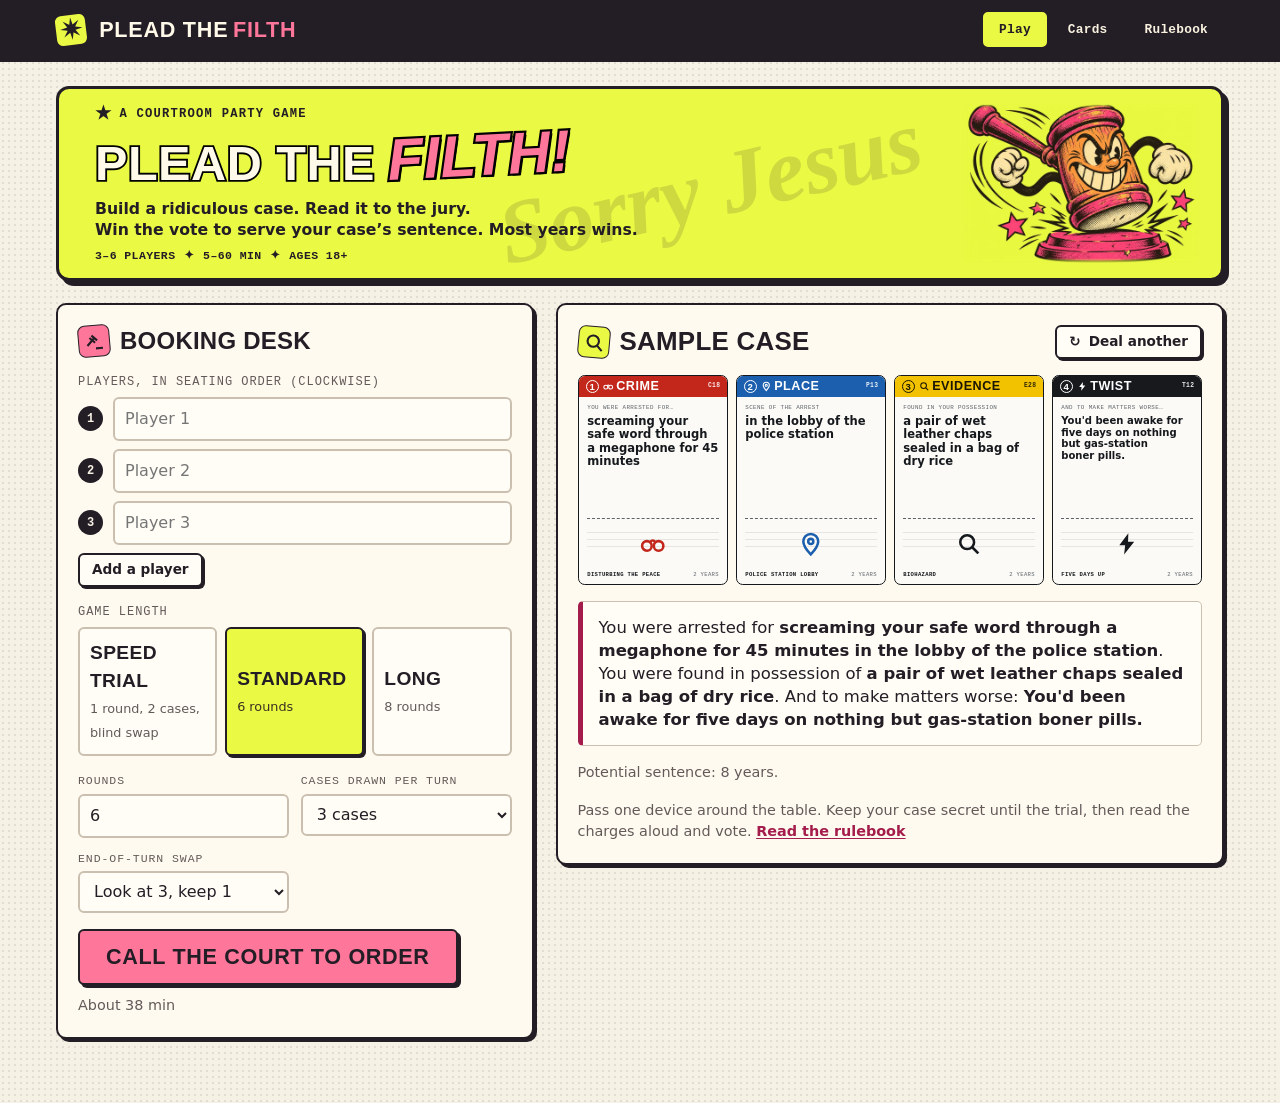
==== commit b94f00c1: "Open selected cases as a readable card spread below the hands" ====
--- a/Plead-the-Filth.html
+++ b/Plead-the-Filth.html
@@ -327,7 +327,20 @@
 .hand-select:focus-visible::after {outline: 3px solid #fff}
 .hand-select span {font-size: .84rem; color: #f4d5de}
 .hand-select:disabled {cursor: default}
-.hand-reading {display: grid; gap: 8px; justify-items: start}
+.hand-reading {display: grid; gap: 14px; justify-items: start; container-type: inline-size}
+.hand-reading h3 {scroll-margin-top: 5rem}
+.review-spread {display: grid; width: 100%; grid-template-columns: repeat(2,minmax(0,1fr)); gap: 12px}
+.review-spread .card {display: flex; min-width: 0}
+.review-spread .card__in {width: 100%; height: auto; box-shadow: 1px 3px 0 var(--line)}
+.review-spread .card__text {font-size: max(1rem, 7.7cqw)}
+.review-spread .card__foot {font-size: max(.66rem, 3.7cqw)}
+.review-spread .card__art {height: auto; min-height: 14cqw}
+@container (min-width: 44rem) {
+  .review-spread {grid-template-columns: repeat(4,minmax(0,1fr))}
+}
+@container (max-width: 17rem) {
+  .review-spread {grid-template-columns: minmax(0,1fr)}
+}
 .hand-reading .charge {margin: 0}
 @media (max-width: 540px) {
   .hand-rack {grid-template-columns: repeat(2,minmax(0,1fr))}
@@ -1219,11 +1232,13 @@
         return `<div class="pile ${live?'':'is-spent'}">${cardBack(k,{cls:'deck'+(live?' is-live':''),attrs:`id="deck-${k}" `+(live?`data-action="deal" data-i="${i}" role="button" tabindex="0" aria-label="Deal from the ${DECK[k].name} deck"`:'aria-hidden="true"')})}<span class="pile__n">${live?'Tap to deal · '+left+' to go':'Dealt'}</span></div>`}).join('')}</div>
       ${g.step==='deal'?'<div class="actions"><button class="btn btn--sm" data-action="deal-rest" id="btn-deal-rest">Deal the rest</button><span class="note">Tap a deck to draw into the next hand.</span></div>':''}`;
     const inspected=cur.inspected,ids=cur.cases[inspected];
-    const reading=ids?`<section class="hand-reading" tabindex="-1" aria-label="Case ${inspected+1}"><h3>Case ${inspected+1} · ${yearsLabel(caseYears(ids))}</h3>
-      <p class="charge">${chargeHTML(ids.map(card),4)}</p>${g.step==='choose'?`<button class="btn btn--primary" data-action="keep" data-c="${inspected}" id="btn-keep-${inspected}">Keep case ${inspected+1}</button>`:''}</section>`:'';
-    body=`<div class="deal-table">${decks}${reading}<section class="hand-tray"><h3>Your hands</h3>
+    const cards=ids?.map(card);
+    const reading=cards?`<section class="hand-reading" tabindex="-1" aria-labelledby="reviewed-hand"><h3 id="reviewed-hand">Case ${inspected+1} · ${yearsLabel(caseYears(ids))}</h3>
+      <div class="review-spread">${cards.map(c=>cardFace(c)).join('')}</div>
+      <p class="charge">${chargeHTML(cards,4)}</p>${g.step==='choose'?`<button class="btn btn--primary" data-action="keep" data-c="${inspected}" id="btn-keep-${inspected}">Keep case ${inspected+1}</button>`:''}</section>`:'';
+    body=`<div class="deal-table">${decks}<section class="hand-tray"><h3>Your hands</h3>
       <p>Tap any complete hand to turn it over.${g.step==='choose'?' Keep your favorite case.':''}</p>
-      <div class="hand-rack" style="--hands:${cur.cases.length}">${cur.cases.map((_,c)=>caseHand(c)).join('')}</div></section></div>`;
+      <div class="hand-rack" style="--hands:${cur.cases.length}">${cur.cases.map((_,c)=>caseHand(c)).join('')}</div></section>${reading}</div>`;
   }else if(g.step==='swap'){
     const how=g.swapPick===1?'Discard it and draw the top card of that deck. You must keep the new card.':`Discard it, look at the top ${g.swapPick} cards of that deck, and keep the one you like best. You can't get the discarded card back.`;
     body=caseFile(0,{title:'Your case',cls:'is-kept'})+`<div class="callout"><h3>Swap one card?</h3><p>${how}</p>
@@ -1495,7 +1510,7 @@
   if(a==='inspect-hand'){
     const reading=$('.hand-reading');
     reading?.focus({preventScroll:true});
-    reading?.scrollIntoView({block:'nearest'});
+    reading?.querySelector('h3')?.scrollIntoView({block:'start'});
   }
   return true;
 }
